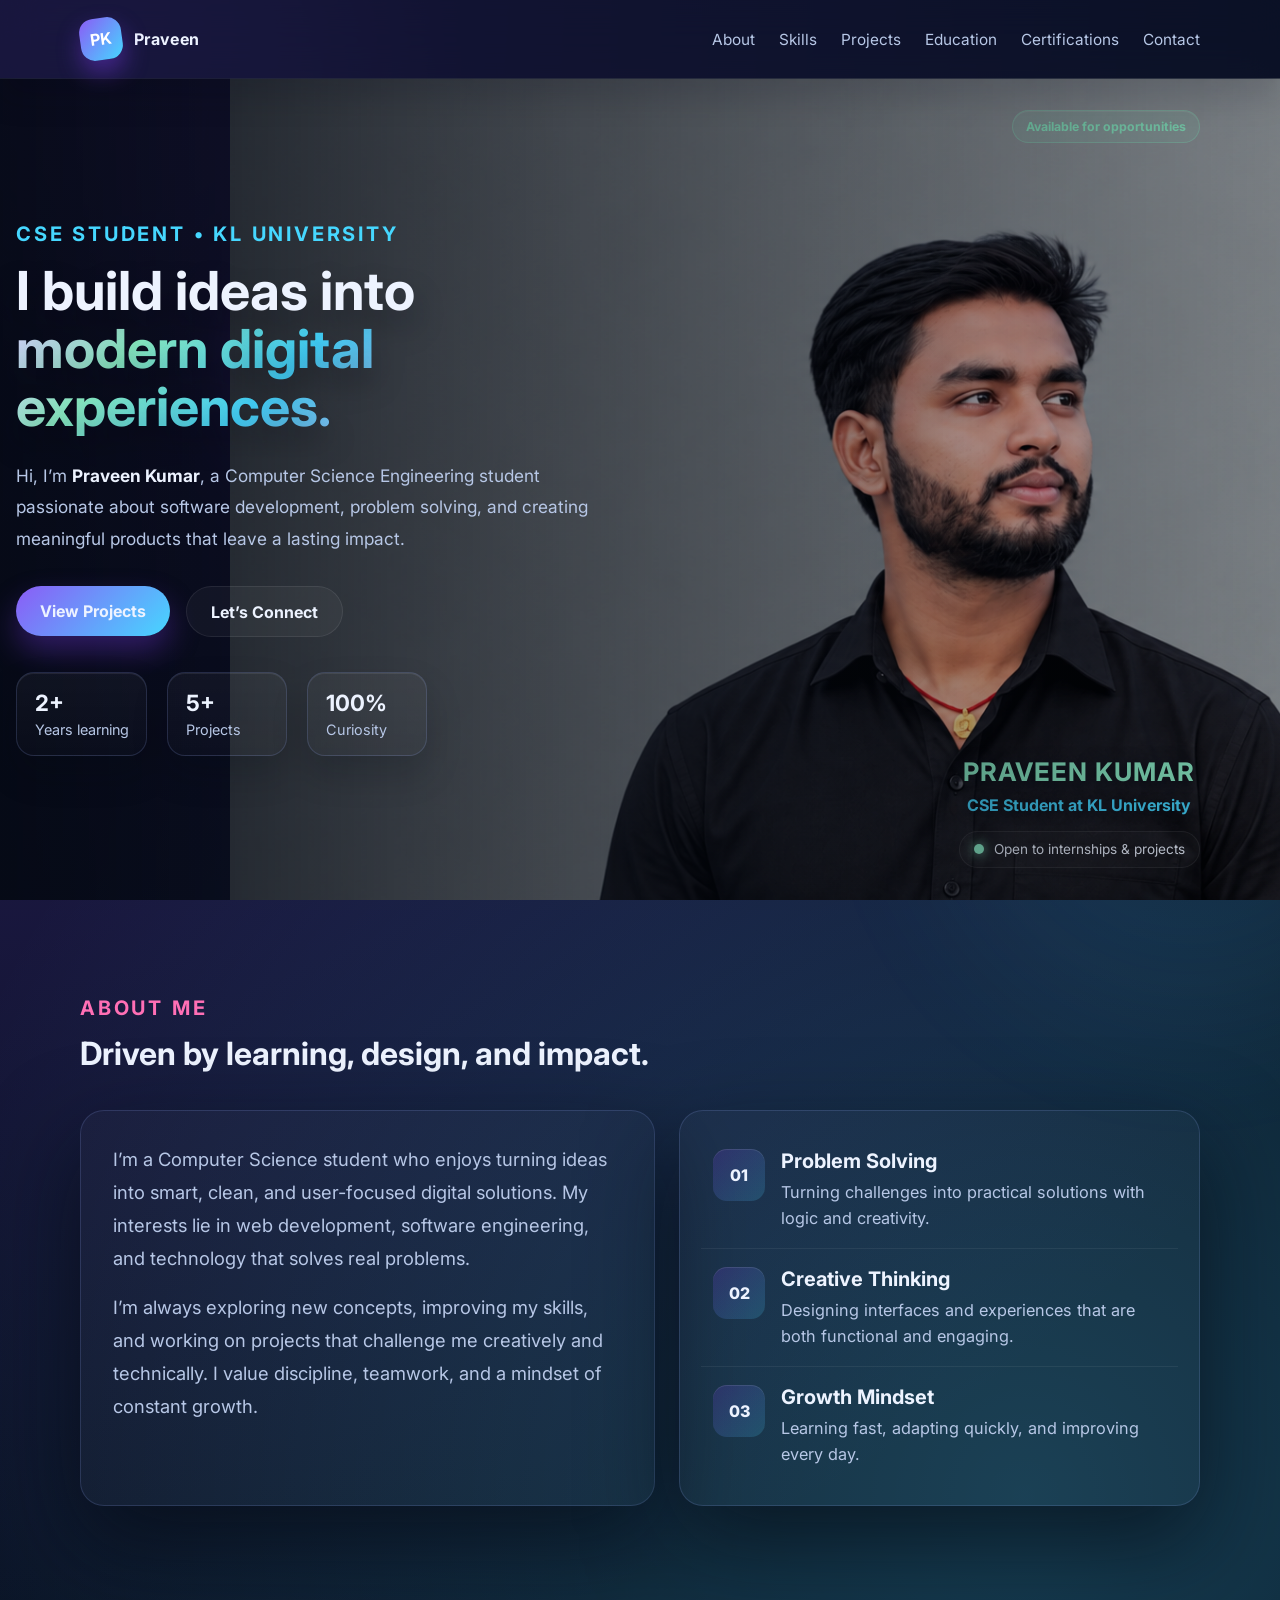
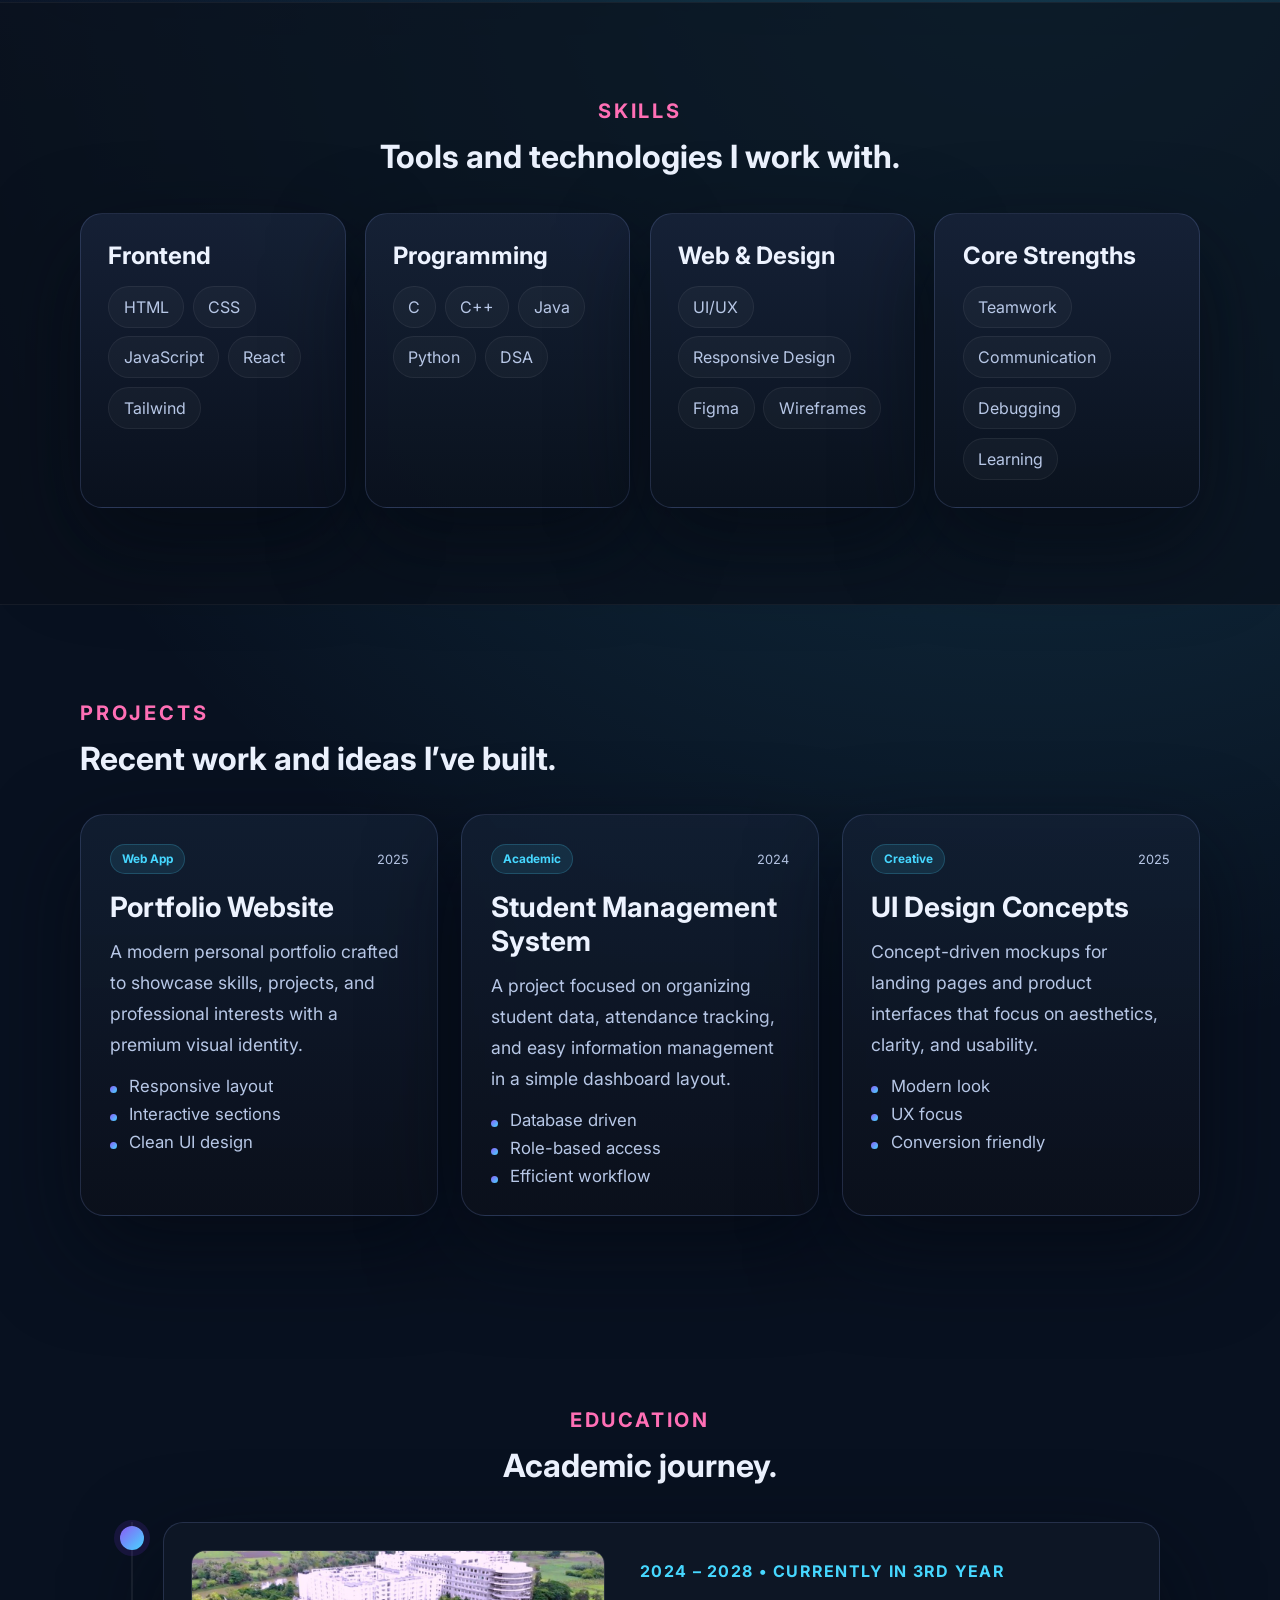
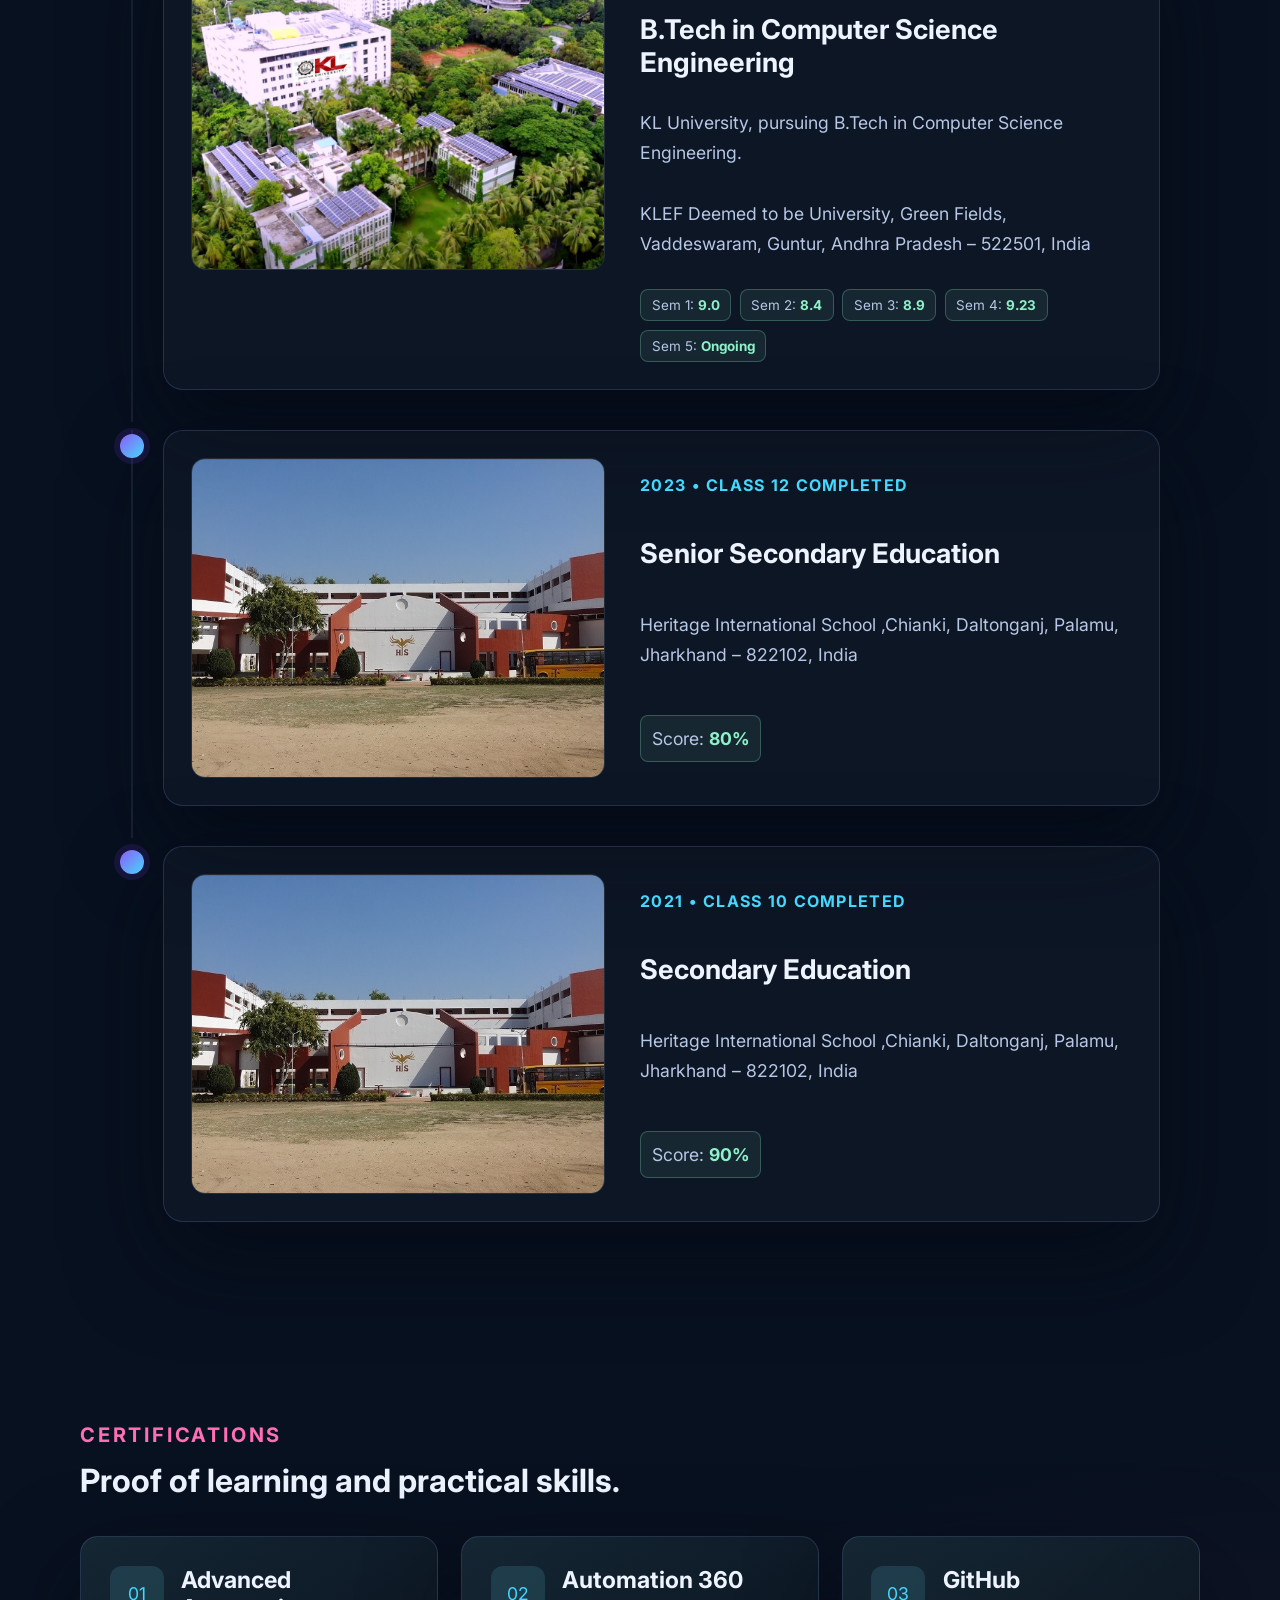
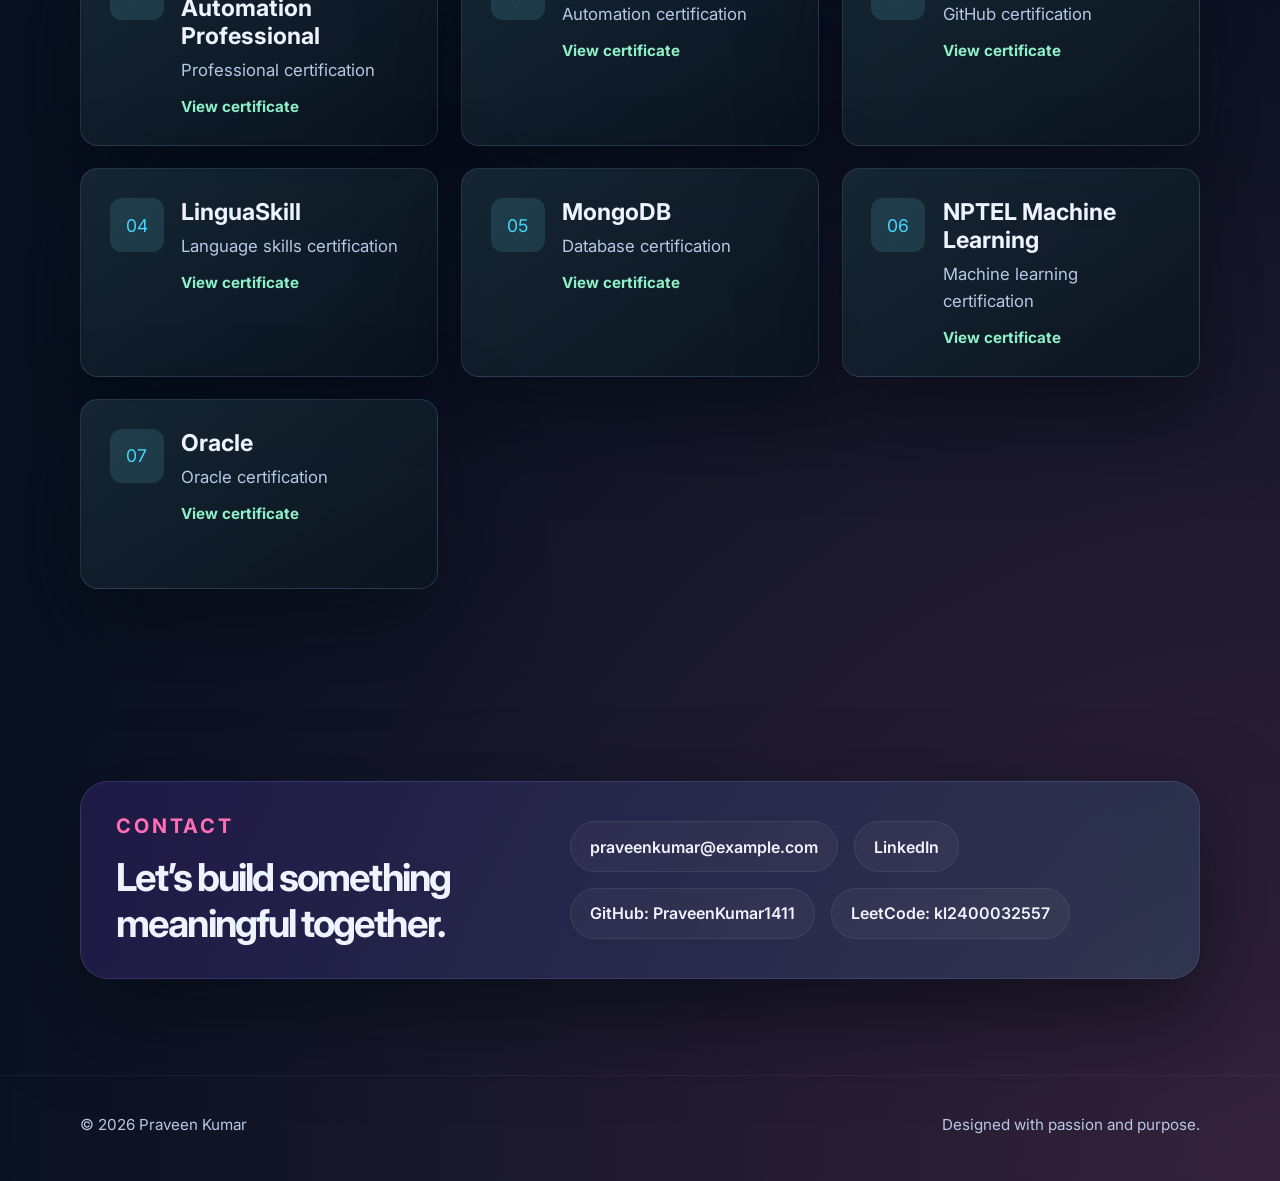
==== index.html @ bdeed294 "Create personal portfolio website" ====
<!DOCTYPE html>
<html lang="en">
  <head>
    <meta charset="UTF-8" />
    <meta name="viewport" content="width=device-width, initial-scale=1.0" />
    <meta
      name="description"
      content="Portfolio of Praveen Kumar — CSE student at KL University, building impactful digital experiences."
    />
    <title>Praveen Kumar | Full Stack Developer</title>
    <link rel="preconnect" href="https://fonts.googleapis.com" />
    <link rel="preconnect" href="https://fonts.gstatic.com" crossorigin />
    <link
      href="https://fonts.googleapis.com/css2?family=Inter:wght@400;500;600;700;800;900&display=swap"
      rel="stylesheet"
    />
    <link rel="stylesheet" href="style.css" />
  </head>
  <body>
    <div class="cursor-dot" aria-hidden="true"></div>
    <div class="cursor-ring" aria-hidden="true"></div>

    <div class="intro-screen" aria-label="Welcome animation">
      <div class="intro-word intro-word-english">Hello</div>
      <div class="intro-word intro-word-hindi">नमस्ते</div>
      <div class="intro-word intro-word-urdu" lang="ur" dir="rtl">خوش آمدید</div>
      <div class="intro-word intro-word-welcome">Welcome</div>
    </div>

    <div class="page-shell">
      <header class="site-header">
        <nav class="nav container">
          <a href="#home" class="brand">
            <span class="brand-mark">PK</span>
            <span>Praveen</span>
          </a>

          <button class="nav-toggle" aria-label="Toggle navigation" aria-expanded="false">
            <span></span>
            <span></span>
            <span></span>
          </button>

          <div class="nav-menu">
            <a href="#about">About</a>
            <a href="#skills">Skills</a>
            <a href="#projects">Projects</a>
            <a href="#education">Education</a>
            <a href="#certifications">Certifications</a>
            <a href="#contact">Contact</a>
          </div>
        </nav>
      </header>

      <main>
        <section id="home" class="hero container">
          <div class="hero-copy">
            <p class="eyebrow">CSE Student • KL University</p>
            <h1>
              I build ideas into
              <span class="gradient-text">modern digital experiences.</span>
            </h1>
            <p class="lead">
              Hi, I’m <strong>Praveen Kumar</strong>, a Computer Science Engineering
              student passionate about software development, problem solving, and
              creating meaningful products that leave a lasting impact.
            </p>

            <div class="cta-group">
              <a href="#projects" class="btn btn-primary">View Projects</a>
              <a href="#contact" class="btn btn-secondary">Let’s Connect</a>
            </div>

            <ul class="mini-stats" aria-label="Key stats">
              <li><strong>2+</strong><span>Years learning</span></li>
              <li><strong>5+</strong><span>Projects</span></li>
              <li><strong>100%</strong><span>Curiosity</span></li>
            </ul>
          </div>

          <div class="hero-visual" aria-label="Praveen Kumar profile photo">
            <div class="orb orb-one"></div>
            <div class="orb orb-two"></div>
            <div class="profile-card">
              <div class="profile-badge">Available for opportunities</div>
              <img class="avatar" src="images-upload/BEST.png" alt="Praveen Kumar" />
              <div class="card-content">
                <h3>Praveen Kumar</h3>
                <p>CSE Student at KL University</p>
                <div class="status-row">
                  <span class="dot"></span>
                  <span>Open to internships & projects</span>
                </div>
              </div>
            </div>
          </div>
        </section>

        <section id="about" class="about container section-block">
          <div class="section-heading">
            <p class="eyebrow accent">About Me</p>
            <h2>Driven by learning, design, and impact.</h2>
          </div>

          <div class="about-grid">
            <div class="about-text card-panel">
              <p>
                I’m a Computer Science student who enjoys turning ideas into smart,
                clean, and user-focused digital solutions. My interests lie in web
                development, software engineering, and technology that solves real
                problems.
              </p>
              <p>
                I’m always exploring new concepts, improving my skills, and working on
                projects that challenge me creatively and technically. I value discipline,
                teamwork, and a mindset of constant growth.
              </p>
            </div>

            <div class="values card-panel">
              <div class="value-item">
                <span class="value-icon">01</span>
                <div>
                  <h3>Problem Solving</h3>
                  <p>Turning challenges into practical solutions with logic and creativity.</p>
                </div>
              </div>

              <div class="value-item">
                <span class="value-icon">02</span>
                <div>
                  <h3>Creative Thinking</h3>
                  <p>Designing interfaces and experiences that are both functional and engaging.</p>
                </div>
              </div>

              <div class="value-item">
                <span class="value-icon">03</span>
                <div>
                  <h3>Growth Mindset</h3>
                  <p>Learning fast, adapting quickly, and improving every day.</p>
                </div>
              </div>
            </div>
          </div>
        </section>

        <section id="skills" class="skills section-block">
          <div class="container">
            <div class="section-heading center">
              <p class="eyebrow accent">Skills</p>
              <h2>Tools and technologies I work with.</h2>
            </div>

            <div class="skills-grid">
              <div class="skill-card">
                <h3>Frontend</h3>
                <div class="tags">
                  <span>HTML</span>
                  <span>CSS</span>
                  <span>JavaScript</span>
                  <span>React</span>
                  <span>Tailwind</span>
                </div>
              </div>

              <div class="skill-card">
                <h3>Programming</h3>
                <div class="tags">
                  <span>C</span>
                  <span>C++</span>
                  <span>Java</span>
                  <span>Python</span>
                  <span>DSA</span>
                </div>
              </div>

              <div class="skill-card">
                <h3>Web & Design</h3>
                <div class="tags">
                  <span>UI/UX</span>
                  <span>Responsive Design</span>
                  <span>Figma</span>
                  <span>Wireframes</span>
                </div>
              </div>

              <div class="skill-card">
                <h3>Core Strengths</h3>
                <div class="tags">
                  <span>Teamwork</span>
                  <span>Communication</span>
                  <span>Debugging</span>
                  <span>Learning</span>
                </div>
              </div>
            </div>
          </div>
        </section>

        <section id="projects" class="projects section-block container">
          <div class="section-heading">
            <p class="eyebrow accent">Projects</p>
            <h2>Recent work and ideas I’ve built.</h2>
          </div>

          <div class="project-grid">
            <article class="project-card">
              <div class="project-top">
                <span class="pill">Web App</span>
                <span class="project-year">2025</span>
              </div>
              <h3>Portfolio Website</h3>
              <p>
                A modern personal portfolio crafted to showcase skills, projects, and
                professional interests with a premium visual identity.
              </p>
              <ul>
                <li>Responsive layout</li>
                <li>Interactive sections</li>
                <li>Clean UI design</li>
              </ul>
            </article>

            <article class="project-card">
              <div class="project-top">
                <span class="pill">Academic</span>
                <span class="project-year">2024</span>
              </div>
              <h3>Student Management System</h3>
              <p>
                A project focused on organizing student data, attendance tracking, and easy
                information management in a simple dashboard layout.
              </p>
              <ul>
                <li>Database driven</li>
                <li>Role-based access</li>
                <li>Efficient workflow</li>
              </ul>
            </article>

            <article class="project-card">
              <div class="project-top">
                <span class="pill">Creative</span>
                <span class="project-year">2025</span>
              </div>
              <h3>UI Design Concepts</h3>
              <p>
                Concept-driven mockups for landing pages and product interfaces that focus on
                aesthetics, clarity, and usability.
              </p>
              <ul>
                <li>Modern look</li>
                <li>UX focus</li>
                <li>Conversion friendly</li>
              </ul>
            </article>
          </div>
        </section>

        <section id="education" class="education section-block">
          <div class="container">
            <div class="section-heading center">
              <p class="eyebrow accent">Education</p>
              <h2>Academic journey.</h2>
            </div>

            <div class="timeline">
              <div class="timeline-item">
                <div class="timeline-dot"></div>
                <div class="timeline-content">
                  <span class="timeline-year">2024 – 2028 • Currently in 3rd Year</span>
                  <h3>B.Tech in Computer Science Engineering</h3>
                  <img class="education-image" src="images-upload/kl-university.jpg" alt="KL University campus" />
                  <p> KL University, pursuing B.Tech in Computer Science Engineering.</p>
                  <p>KLEF Deemed to be University, Green Fields, Vaddeswaram, Guntur, Andhra Pradesh – 522501, India</p>
                  <div class="semester-cgpa" aria-label="Semester-wise CGPA">
                    <span>Sem 1: <strong>9.0</strong></span>
                    <span>Sem 2: <strong>8.4</strong></span>
                    <span>Sem 3: <strong>8.9</strong></span>
                    <span>Sem 4: <strong>9.23</strong></span>
                    <span>Sem 5: <strong>Ongoing</strong></span>
                  </div>
                </div>
              </div>

              <div class="timeline-item">
                <div class="timeline-dot"></div>
                <div class="timeline-content">
                  <span class="timeline-year">2023 • Class 12 Completed</span>
                  <h3>Senior Secondary Education</h3>
                  <img class="education-image" src="images-upload/heritage-school.jpg" alt="Heritage International School" />
                  
                  <p>Heritage International School ,Chianki, Daltonganj, Palamu, Jharkhand – 822102, India</p>
                  <p class="academic-result">Score: <strong>80%</strong></p>
                </div>
              </div>

              <div class="timeline-item">
                <div class="timeline-dot"></div>
                <div class="timeline-content">
                  <span class="timeline-year">2021 • Class 10 Completed</span>
                  <h3>Secondary Education</h3>
                  <img class="education-image" src="images-upload/heritage-school.jpg" alt="Heritage International School" />
                  <p>Heritage International School ,Chianki, Daltonganj, Palamu, Jharkhand – 822102, India</p>
                  <p class="academic-result">Score: <strong>90%</strong></p>
                </div>
              </div>
            </div>
          </div>
        </section>

        <section id="certifications" class="certifications section-block">
          <div class="container">
            <div class="section-heading">
              <p class="eyebrow accent">Certifications</p>
              <h2>Proof of learning and practical skills.</h2>
            </div>
            <div class="certification-grid">
              <a class="certification-card" href="certificates/advanced-automation-professional.pdf" target="_blank" rel="noreferrer"><span class="certification-icon">01</span><div><h3>Advanced Automation Professional</h3><p>Professional certification</p><span class="certification-path">View certificate</span></div></a>
              <a class="certification-card" href="certificates/automation-360.pdf" target="_blank" rel="noreferrer"><span class="certification-icon">02</span><div><h3>Automation 360</h3><p>Automation certification</p><span class="certification-path">View certificate</span></div></a>
              <a class="certification-card" href="certificates/GITHUB.pdf" target="_blank" rel="noreferrer"><span class="certification-icon">03</span><div><h3>GitHub</h3><p>GitHub certification</p><span class="certification-path">View certificate</span></div></a>
              <a class="certification-card" href="certificates/LinguaSkill.pdf" target="_blank" rel="noreferrer"><span class="certification-icon">04</span><div><h3>LinguaSkill</h3><p>Language skills certification</p><span class="certification-path">View certificate</span></div></a>
              <a class="certification-card" href="certificates/MongoDB.pdf" target="_blank" rel="noreferrer"><span class="certification-icon">05</span><div><h3>MongoDB</h3><p>Database certification</p><span class="certification-path">View certificate</span></div></a>
              <a class="certification-card" href="certificates/nptel-machine-learning.pdf" target="_blank" rel="noreferrer"><span class="certification-icon">06</span><div><h3>NPTEL Machine Learning</h3><p>Machine learning certification</p><span class="certification-path">View certificate</span></div></a>
              <a class="certification-card" href="certificates/ORACLE.pdf" target="_blank" rel="noreferrer"><span class="certification-icon">07</span><div><h3>Oracle</h3><p>Oracle certification</p><span class="certification-path">View certificate</span></div></a>
            </div>
          </div>
        </section>

        <section id="contact" class="contact section-block">
          <div class="container contact-box">
            <div>
              <p class="eyebrow accent">Contact</p>
              <h2>Let’s build something meaningful together.</h2>
            </div>

            <div class="contact-links">
              <a href="mailto:praveenkumar@example.com">praveenkumar@example.com</a>
              <a href="https://www.linkedin.com" target="_blank" rel="noreferrer">LinkedIn</a>
              <a href="https://github.com/PraveenKumar1411" target="_blank" rel="noreferrer">GitHub: PraveenKumar1411</a>
              <a href="https://leetcode.com/u/kl2400032557/" target="_blank" rel="noreferrer">LeetCode: kl2400032557</a>
            </div>
          </div>
        </section>
      </main>

      <footer class="site-footer">
        <div class="container footer-inner">
          <p>© <span id="year"></span> Praveen Kumar</p>
          <p>Designed with passion and purpose.</p>
        </div>
      </footer>
    </div>

    <script src="script.js"></script>
    <script>
      (() => {
        const normalTitle = 'Praveen Kumar | Full Stack Developer';

        document.addEventListener('visibilitychange', () => {
          if (document.hidden) {
            document.title = 'Come back! | Praveen Kumar';
          } else {
            document.title = normalTitle;
          }
        });

        document.title = normalTitle;
      })();
    </script>
  </body>
</html>
---- style.css ----
:root {
  --bg: #081120;
  --bg-soft: #0f1b2d;
  --panel: rgba(19, 31, 52, 0.75);
  --panel-strong: rgba(15, 22, 35, 0.95);
  --line: rgba(143, 165, 240, 0.18);
  --text: #edf3ff;
  --muted: #b7c7e6;
  --purple: #8b5cf6;
  --violet: #7c3aed;
  --cyan: #46d7ff;
  --rose: #ff6fb5;
  --lime: #8ef1c8;
  --shadow: 0 35px 90px rgba(4, 9, 18, 0.65);
  --glass: rgba(255, 255, 255, 0.04);
}

* {
  box-sizing: border-box;
}

html {
  scroll-behavior: smooth;
  scroll-padding-top: 90px;
}

body {
  margin: 0;
  font-family: "Inter", sans-serif;
  background:
    radial-gradient(circle at top left, rgba(124, 58, 237, 0.3), transparent 28%),
    radial-gradient(circle at 80% 25%, rgba(70, 215, 255, 0.22), transparent 25%),
    radial-gradient(circle at bottom right, rgba(255, 111, 181, 0.18), transparent 22%),
    var(--bg);
  color: var(--text);
  overflow-x: hidden;
}

body.intro-active {
  overflow: hidden;
}

.cursor-dot,
.cursor-ring {
  position: fixed;
  top: 0;
  left: 0;
  z-index: 120;
  pointer-events: none;
  opacity: 0;
  transform: translate3d(-100px, -100px, 0);
  will-change: transform;
  transition: opacity 0.25s ease, width 0.25s ease, height 0.25s ease, border-color 0.25s ease, background 0.25s ease;
}

.cursor-dot {
  width: 7px;
  height: 7px;
  margin: -3.5px 0 0 -3.5px;
  border-radius: 50%;
  background: var(--lime);
  box-shadow: 0 0 18px rgba(142, 241, 200, 0.9);
}

.cursor-ring {
  width: 34px;
  height: 34px;
  margin: -17px 0 0 -17px;
  border: 1px solid rgba(70, 215, 255, 0.7);
  border-radius: 50%;
  background: rgba(70, 215, 255, 0.06);
  mix-blend-mode: screen;
}

body.cursor-ready {
  cursor: none;
}

body.cursor-ready a,
body.cursor-ready button,
body.cursor-ready img {
  cursor: none;
}

body.cursor-ready .cursor-dot,
body.cursor-ready .cursor-ring {
  opacity: 1;
}

.cursor-ring.is-hovering {
  width: 52px;
  height: 52px;
  margin: -26px 0 0 -26px;
  border-color: var(--rose);
  background: rgba(255, 111, 181, 0.08);
}

@media (pointer: coarse) {
  .cursor-dot,
  .cursor-ring {
    display: none;
  }
}

@media (prefers-reduced-motion: reduce) {
  html {
    scroll-behavior: auto;
  }

  *,
  *::before,
  *::after {
    animation-duration: 0.01ms !important;
    animation-iteration-count: 1 !important;
    scroll-behavior: auto !important;
    transition-duration: 0.01ms !important;
  }

  .reveal-on-scroll,
  .reveal-item {
    opacity: 1;
    transform: none;
  }
}

.intro-screen {
  position: fixed;
  inset: 0;
  z-index: 100;
  display: grid;
  place-items: center;
  background: #050914;
  animation: intro-curtain 0.9s 3.5s cubic-bezier(0.77, 0, 0.18, 1) forwards;
}

.intro-screen::before,
.intro-screen::after {
  content: "";
  position: absolute;
  top: 0;
  bottom: 0;
  width: 50.5%;
  background: linear-gradient(135deg, #101b31, #07101e);
  will-change: transform;
  transition: transform 1.25s cubic-bezier(0.76, 0, 0.24, 1);
}

.intro-screen::before {
  left: 0;
  transform-origin: left;
}

.intro-screen::after {
  right: 0;
  transform-origin: right;
}

.intro-word {
  position: absolute;
  z-index: 1;
  color: var(--text);
  font-size: clamp(2.7rem, 8vw, 7rem);
  font-weight: 800;
  letter-spacing: 0;
  opacity: 0;
  transform: translateY(18px) scale(0.96);
  animation: intro-word 0.7s ease forwards;
}

.intro-word-english {
  animation-delay: 0.15s;
}

.intro-word-hindi {
  animation-delay: 0.95s;
}

.intro-word-urdu {
  animation-delay: 1.75s;
}

.intro-word-welcome {
  animation-delay: 2.55s;
  color: var(--lime);
}

@keyframes intro-word {
  0%, 100% {
    opacity: 0;
    transform: translateY(18px) scale(0.96);
  }
  35%, 65% {
    opacity: 1;
    transform: translateY(0) scale(1);
  }
}

@keyframes intro-curtain {
  to {
    visibility: hidden;
    pointer-events: none;
  }
}

.intro-screen.is-opening::before {
  transform: scaleX(0);
}

.intro-screen.is-opening::after {
  transform: scaleX(0);
}

.intro-screen.is-opening .intro-word-welcome {
  opacity: 0;
  transform: translateY(-8px) scale(1.03);
  transition: opacity 0.45s ease, transform 0.45s ease;
}

body::before,
body::after {
  content: "";
  position: fixed;
  inset: auto;
  width: 500px;
  height: 500px;
  border-radius: 50%;
  pointer-events: none;
  filter: blur(80px);
  opacity: 0.3;
  z-index: -1;
}

body::before {
  top: -150px;
  left: -120px;
  background: rgba(139, 92, 246, 0.3);
}

body::after {
  right: -160px;
  bottom: -120px;
  background: rgba(70, 215, 255, 0.25);
}

img {
  max-width: 100%;
  display: block;
}

a {
  color: inherit;
  text-decoration: none;
}

button {
  font: inherit;
}

.container {
  width: min(1120px, calc(100% - 2rem));
  margin: 0 auto;
}

.section-block {
  padding: 6rem 0;
}

.page-shell {
  position: relative;
  overflow-x: clip;
  padding-top: 78px;
}

.site-header {
  position: fixed;
  top: 0;
  left: 0;
  width: 100%;
  z-index: 20;
  backdrop-filter: blur(18px);
  background: rgba(8, 17, 32, 0.58);
  border-bottom: 1px solid rgba(255, 255, 255, 0.05);
  box-shadow: 0 20px 30px rgba(4, 9, 18, 0.15);
}

.nav {
  display: flex;
  align-items: center;
  justify-content: space-between;
  min-height: 78px;
}

.brand {
  display: inline-flex;
  align-items: center;
  gap: 0.75rem;
  font-weight: 700;
  letter-spacing: 0.02em;
  transition: transform 0.2s ease;
}

.brand:hover {
  transform: translateY(-2px);
}

.brand-mark {
  width: 42px;
  height: 42px;
  display: inline-grid;
  place-items: center;
  border-radius: 14px;
  background: linear-gradient(135deg, var(--purple), var(--cyan));
  color: white;
  box-shadow: 0 12px 24px rgba(124, 58, 237, 0.45);
  transform: rotate(-8deg);
}

.nav-menu {
  display: flex;
  align-items: center;
  gap: 1.5rem;
}

.nav-menu a {
  position: relative;
  color: var(--muted);
  font-size: 0.96rem;
  transition: color 0.2s ease, transform 0.2s ease;
}

.nav-menu a::after {
  content: "";
  position: absolute;
  left: 0;
  bottom: -8px;
  width: 100%;
  height: 2px;
  border-radius: 999px;
  background: linear-gradient(90deg, var(--purple), var(--cyan));
  transform: scaleX(0);
  transform-origin: left;
  transition: transform 0.25s ease;
}

.nav-menu a:hover {
  color: var(--text);
  transform: translateY(-1px);
}

.nav-menu a:hover::after {
  transform: scaleX(1);
}

.nav-toggle {
  display: none;
  background: transparent;
  border: 1px solid rgba(255, 255, 255, 0.1);
  border-radius: 12px;
  padding: 0.5rem;
  cursor: pointer;
}

.nav-toggle span {
  display: block;
  width: 24px;
  height: 2px;
  background: var(--text);
  margin: 5px 0;
  border-radius: 2px;
}

.hero {
  position: relative;
  isolation: isolate;
  width: 100%;
  max-width: none;
  padding: 0 max(1rem, calc((100% - 1120px) / 2));
  display: grid;
  grid-template-columns: 1.18fr 0.82fr;
  align-items: center;
  min-height: calc(100vh - 78px);
  gap: 2rem;
  overflow: hidden;
}

.hero::after {
  content: "";
  position: absolute;
  inset: 0;
  z-index: -1;
  background: linear-gradient(90deg, rgba(4, 9, 18, 0.9) 0%, rgba(4, 9, 18, 0.56) 45%, rgba(4, 9, 18, 0.18) 100%);
}

.hero-copy {
  position: relative;
  z-index: 3;
  max-width: 610px;
  margin-left: -4rem;
  padding: 4rem 0;
  animation: hero-enter 0.9s 0.25s both cubic-bezier(0.22, 1, 0.36, 1);
}

@keyframes hero-enter {
  from {
    opacity: 0;
    transform: translateX(-28px);
  }
  to {
    opacity: 1;
    transform: translateX(0);
  }
}

.reveal-on-scroll {
  opacity: 0;
  transform: translateY(34px);
  transition: opacity 0.75s ease, transform 0.75s cubic-bezier(0.22, 1, 0.36, 1);
}

.reveal-on-scroll.is-visible {
  opacity: 1;
  transform: translateY(0);
}

.reveal-item {
  opacity: 0;
  transform: translateY(22px) scale(0.98);
  transition: opacity 0.65s ease, transform 0.65s cubic-bezier(0.22, 1, 0.36, 1);
  transition-delay: var(--reveal-delay, 0ms);
}

.reveal-on-scroll.is-visible .reveal-item {
  opacity: 1;
  transform: translateY(0) scale(1);
}

.eyebrow {
  margin: 0 0 1rem;
  color: var(--cyan);
  text-transform: uppercase;
  letter-spacing: 0.14em;
  font-weight: 700;
  font-size: 1.25rem;
}

.eyebrow.accent {
  color: var(--rose);
}

.hero h1 {
  margin: 0;
  max-width: 600px;
  min-height: 2.2em;
  font-size: clamp(2.5rem, 4.2vw, 4.2rem);
  line-height: 1.08;
  letter-spacing: 0;
  text-shadow: 0 16px 30px rgba(12, 17, 29, 0.35);
}

.gradient-text {
  display: block;
  background: linear-gradient(135deg, #d8d1ff 0%, #8ef1c8 20%, #46d7ff 45%, #ff6fb5 100%);
  -webkit-background-clip: text;
  background-clip: text;
  color: transparent;
}

.typing-cursor {
  display: inline-block;
  margin-left: 0.15rem;
  color: var(--lime);
  font-weight: 400;
  animation: typing-blink 0.8s steps(1) infinite;
}

@keyframes typing-blink {
  50% {
    opacity: 0;
  }
}

.lead {
  color: var(--muted);
  font-size: 1.08rem;
  line-height: 1.8;
  max-width: 620px;
  margin-top: 1.5rem;
}

.lead strong {
  color: var(--text);
}

.cta-group {
  display: flex;
  flex-wrap: wrap;
  gap: 1rem;
  margin-top: 2rem;
}

.btn {
  display: inline-flex;
  justify-content: center;
  align-items: center;
  padding: 0.9rem 1.5rem;
  border-radius: 999px;
  font-weight: 700;
  transition: transform 0.2s ease, box-shadow 0.2s ease, border-color 0.2s ease;
  transform: translateZ(0);
}

.btn:hover {
  transform: translateY(-2px) scale(1.01);
}

.btn-primary {
  background: linear-gradient(135deg, var(--purple), var(--cyan));
  box-shadow: 0 15px 30px rgba(124, 58, 237, 0.35);
}

.btn-secondary {
  background: rgba(255, 255, 255, 0.04);
  border: 1px solid rgba(255, 255, 255, 0.08);
}

.mini-stats {
  list-style: none;
  padding: 0;
  margin: 2.2rem 0 0;
  display: flex;
  gap: 1.25rem;
  flex-wrap: wrap;
}

.mini-stats li {
  min-width: 120px;
  background: linear-gradient(180deg, rgba(255, 255, 255, 0.04), rgba(255, 255, 255, 0.015));
  border: 1px solid var(--line);
  border-radius: 18px;
  padding: 1rem 1.1rem;
  box-shadow: inset 0 1px 0 rgba(255,255,255,0.08), 0 18px 35px rgba(4,9,18,0.18);
  transform: translateZ(0);
}

.mini-stats strong {
  display: block;
  font-size: 1.4rem;
  margin-bottom: 0.2rem;
}

.mini-stats span {
  color: var(--muted);
  font-size: 0.9rem;
}

.hero-visual {
  position: absolute;
  inset: 0;
  z-index: -2;
  min-height: 100%;
}

.orb {
  position: absolute;
  border-radius: 50%;
  filter: blur(18px);
  opacity: 0.9;
  transform: translateZ(0);
}

.orb-one {
  width: 250px;
  height: 250px;
  background: rgba(124, 58, 237, 0.45);
  top: 18%;
  left: 18%;
  box-shadow: 0 30px 80px rgba(124, 58, 237, 0.38);
}

.orb-two {
  width: 320px;
  height: 320px;
  background: rgba(70, 215, 255, 0.22);
  right: 10%;
  bottom: 10%;
  box-shadow: 0 30px 80px rgba(70, 215, 255, 0.18);
}

.profile-card,
.skill-card,
.project-card,
.timeline-content,
.card-panel,
.contact-box,
.mini-stats li {
  --rx: 0deg;
  --ry: 0deg;
  --lift: 0px;
  transform: perspective(1200px) rotateX(var(--rx)) rotateY(var(--ry)) translateY(var(--lift));
  transition: transform 0.25s ease, box-shadow 0.25s ease, border-color 0.25s ease;
}

.profile-card {
  position: absolute;
  inset: 0;
  width: 100%;
  height: 100%;
  background: transparent;
  border: 0;
  border-radius: 0;
  padding: 0;
  box-shadow: none;
  z-index: 1;
}

.profile-card::before {
  display: none;
}

.profile-card:hover,
.skill-card:hover,
.project-card:hover,
.timeline-content:hover,
.card-panel:hover,
.contact-box:hover,
.mini-stats li:hover {
  --lift: -10px;
  box-shadow: 0 40px 100px rgba(4, 9, 18, 0.7);
  border-color: rgba(139, 92, 246, 0.35);
}

.profile-badge {
  position: absolute;
  top: 2rem;
  right: max(1rem, calc((100% - 1120px) / 2));
  z-index: 2;
  display: inline-block;
  background: rgba(142, 241, 200, 0.12);
  border: 1px solid rgba(142, 241, 200, 0.35);
  color: var(--lime);
  border-radius: 999px;
  padding: 0.5rem 0.8rem;
  font-size: 0.77rem;
  font-weight: 700;
  box-shadow: inset 0 1px 0 rgba(255,255,255,0.1);
}

.avatar {
  position: absolute;
  top: 0;
  left: 18%;
  width: 115%;
  height: 100%;
  max-width: none;
  margin: 0;
  display: block;
  object-fit: cover;
  object-position: center center;
  border: 0;
  border-radius: 0;
  box-shadow: none;
}

.card-content {
  position: absolute;
  right: max(1rem, calc((100% - 1120px) / 2));
  bottom: 2rem;
  z-index: 2;
  text-align: center;
}

.card-content h3 {
  margin: 0;
  font-size: clamp(1.6rem, 2vw, 2.2rem);
  color: var(--lime);
  text-transform: uppercase;
  letter-spacing: 0.04em;
  text-shadow: 0 3px 18px rgba(5, 9, 20, 0.95);
}

.card-content p {
  color: var(--cyan);
  margin: 0.5rem 0 1rem;
  font-weight: 700;
  text-shadow: 0 2px 12px rgba(5, 9, 20, 0.95);
}

.status-row {
  display: inline-flex;
  align-items: center;
  gap: 0.6rem;
  padding: 0.6rem 0.9rem;
  border-radius: 999px;
  background: rgba(255, 255, 255, 0.02);
  border: 1px solid rgba(255, 255, 255, 0.08);
  color: var(--text);
  font-size: 0.85rem;
}

.dot {
  width: 10px;
  height: 10px;
  border-radius: 50%;
  background: var(--lime);
  box-shadow: 0 0 12px rgba(142, 241, 200, 0.9);
}

.section-heading {
  margin-bottom: 2.3rem;
}

.section-heading.center {
  text-align: center;
}

.section-heading h2 {
  margin: 0;
  font-size: clamp(1.7rem, 2.5vw, 2.5rem);
  line-height: 1.15;
  letter-spacing: 0;
}

.about-grid {
  display: grid;
  grid-template-columns: 1.05fr 0.95fr;
  gap: 1.5rem;
}

.card-panel {
  background: rgba(255, 255, 255, 0.025);
  border: 1px solid var(--line);
  border-radius: 24px;
  box-shadow: var(--shadow);
}

.about-text {
  padding: 2rem;
}

.about-text p {
  margin: 0 0 1rem;
  color: var(--muted);
  font-size: 1.15rem;
  line-height: 1.8;
}

.about-text p:last-child {
  margin-bottom: 0;
}

.values {
  padding: 1.3rem;
}

.value-item {
  display: flex;
  gap: 1rem;
  align-items: flex-start;
  padding: 1.1rem 0.75rem;
  border-bottom: 1px solid rgba(255, 255, 255, 0.06);
}

.value-item:last-child {
  border-bottom: none;
}

.value-icon {
  min-width: 52px;
  height: 52px;
  display: grid;
  place-items: center;
  border-radius: 14px;
  background: linear-gradient(135deg, rgba(124, 58, 237, 0.2), rgba(70, 215, 255, 0.18));
  color: var(--text);
  font-weight: 800;
  box-shadow: inset 0 1px 0 rgba(255,255,255,0.1);
}

.value-item h3 {
  margin: 0 0 0.35rem;
  font-size: 1.25rem;
}

.value-item p {
  margin: 0;
  color: var(--muted);
  font-size: 1.02rem;
  line-height: 1.6;
}

.skills {
  background: rgba(10, 17, 28, 0.72);
  border-top: 1px solid rgba(255, 255, 255, 0.05);
  border-bottom: 1px solid rgba(255, 255, 255, 0.05);
}

.skills-grid {
  display: grid;
  grid-template-columns: repeat(4, minmax(0, 1fr));
  gap: 1.2rem;
}

.skill-card {
  background: linear-gradient(180deg, rgba(24, 35, 57, 0.88), rgba(11, 18, 30, 0.88));
  border: 1px solid var(--line);
  border-radius: 22px;
  padding: 1.7rem;
  box-shadow: var(--shadow);
}

.skill-card h3 {
  margin-top: 0;
  margin-bottom: 1rem;
  font-size: 1.5rem;
}

.tags {
  display: flex;
  flex-wrap: wrap;
  gap: 0.55rem;
}

.tags span {
  display: inline-flex;
  align-items: center;
  padding: 0.62rem 0.9rem;
  border-radius: 999px;
  background: rgba(255, 255, 255, 0.03);
  border: 1px solid rgba(255, 255, 255, 0.06);
  color: var(--muted);
  font-size: 1rem;
}

.project-grid {
  display: grid;
  grid-template-columns: repeat(3, minmax(0, 1fr));
  gap: 1.4rem;
}

.project-card {
  background: linear-gradient(180deg, rgba(19, 32, 52, 0.8), rgba(11, 16, 27, 0.86));
  border: 1px solid var(--line);
  border-radius: 24px;
  padding: 1.8rem;
  box-shadow: var(--shadow);
}

.project-top {
  display: flex;
  justify-content: space-between;
  gap: 1rem;
  align-items: center;
  margin-bottom: 1rem;
}

.pill {
  display: inline-flex;
  align-items: center;
  background: rgba(70, 215, 255, 0.1);
  border: 1px solid rgba(70, 215, 255, 0.2);
  color: var(--cyan);
  border-radius: 999px;
  padding: 0.45rem 0.7rem;
  font-size: 0.74rem;
  font-weight: 700;
}

.project-year {
  color: var(--muted);
  font-size: 0.8rem;
}

.project-card h3 {
  margin: 0 0 0.8rem;
  font-size: 1.75rem;
}

.project-card p {
  color: var(--muted);
  font-size: 1.1rem;
  line-height: 1.75;
  margin: 0 0 1rem;
}

.project-card ul {
  list-style: none;
  padding: 0;
  margin: 0;
  display: grid;
  gap: 0.5rem;
  color: var(--text);
}

.project-card li {
  position: relative;
  padding-left: 1.2rem;
  color: var(--muted);
  font-size: 1.05rem;
}

.project-card li::before {
  content: "";
  position: absolute;
  left: 0;
  top: 0.6rem;
  width: 7px;
  height: 7px;
  border-radius: 50%;
  background: linear-gradient(135deg, var(--purple), var(--cyan));
}

.timeline {
  display: grid;
  gap: 2rem;
  max-width: 1040px;
  margin: 0 auto;
}

.timeline-item {
  position: relative;
  display: grid;
  grid-template-columns: 24px 1fr;
  gap: 1.2rem;
  padding: 0 0 0.5rem;
}

.timeline-item::before {
  content: "";
  position: absolute;
  left: 11px;
  top: 0;
  bottom: -1.5rem;
  width: 2px;
  background: rgba(255, 255, 255, 0.08);
}

.timeline-item:last-child::before {
  display: none;
}

.timeline-dot {
  width: 24px;
  height: 24px;
  border-radius: 50%;
  background: linear-gradient(135deg, var(--purple), var(--cyan));
  box-shadow: 0 0 0 6px rgba(124, 58, 237, 0.14);
  margin-top: 0.25rem;
  z-index: 1;
}

.timeline-content {
  display: grid;
  grid-template-columns: minmax(300px, 44%) 1fr;
  column-gap: 2.2rem;
  align-items: center;
  background: rgba(255, 255, 255, 0.025);
  border: 1px solid var(--line);
  border-radius: 20px;
  padding: 1.7rem;
  box-shadow: var(--shadow);
}

.timeline-year {
  grid-column: 2;
  display: inline-block;
  margin-bottom: 0.6rem;
  color: var(--cyan);
  font-size: 1rem;
  font-weight: 700;
  letter-spacing: 0.08em;
  text-transform: uppercase;
}

.timeline-content h3 {
  grid-column: 2;
  margin: 0 0 0.4rem;
  font-size: 1.7rem;
}

.education-image {
  grid-column: 1;
  grid-row: 1 / span 4;
  width: 100%;
  height: 320px;
  margin: 0;
  display: block;
  object-fit: cover;
  object-position: center;
  border: 1px solid rgba(255, 255, 255, 0.1);
  border-radius: 14px;
  cursor: zoom-in;
  transition: transform 0.45s cubic-bezier(0.22, 1, 0.36, 1), filter 0.45s ease;
}

.timeline-content:hover .education-image {
  transform: scale(1.035);
  filter: saturate(1.08) brightness(1.04);
}

.education-image:fullscreen {
  width: 100vw;
  height: 100vh;
  max-width: none;
  border: 0;
  border-radius: 0;
  background: #050914;
  object-fit: contain;
}

.education-image:-webkit-full-screen {
  width: 100vw;
  height: 100vh;
  max-width: none;
  border: 0;
  border-radius: 0;
  background: #050914;
  object-fit: contain;
}

.timeline-content p {
  grid-column: 2;
  margin: 0;
  color: var(--muted);
  font-size: 1.1rem;
  line-height: 1.7;
}

.certification-grid {
  display: grid;
  grid-template-columns: repeat(auto-fit, minmax(300px, 1fr));
  gap: 1.4rem;
}

.certification-card {
  display: flex;
  align-items: flex-start;
  gap: 1.1rem;
  min-height: 190px;
  padding: 1.8rem;
  border: 1px solid var(--line);
  border-radius: 18px;
  background: linear-gradient(145deg, rgba(24, 43, 56, 0.82), rgba(10, 20, 30, 0.86));
  box-shadow: var(--shadow);
}

.certification-icon {
  display: grid;
  flex: 0 0 54px;
  width: 54px;
  height: 54px;
  place-items: center;
  border-radius: 12px;
  background: rgba(98, 210, 232, 0.14);
  color: var(--cyan);
  font-size: 1.1rem;
}

.certification-card h3 {
  margin: 0 0 0.45rem;
  font-size: 1.45rem;
}

.certification-card p {
  margin: 0;
  color: var(--muted);
  font-size: 1.05rem;
  line-height: 1.6;
}

.certification-path {
  display: inline-block;
  margin-top: 0.8rem;
  color: var(--lime);
  font-size: 0.95rem;
  font-weight: 700;
}

.timeline-content p + p {
  margin-top: 0.55rem;
}

.semester-cgpa {
  grid-column: 2;
  display: flex;
  flex-wrap: wrap;
  gap: 0.55rem;
  margin-top: 1.15rem;
}

.semester-cgpa span,
.academic-result {
  padding: 0.45rem 0.65rem;
  border: 1px solid rgba(142, 241, 200, 0.25);
  border-radius: 8px;
  background: rgba(142, 241, 200, 0.08);
  color: var(--muted);
  font-size: 0.84rem;
}

.semester-cgpa strong,
.academic-result strong {
  color: var(--lime);
}

.academic-result {
  width: fit-content;
  margin-top: 0.8rem !important;
}

.contact-box {
  display: flex;
  justify-content: space-between;
  align-items: center;
  gap: 1rem;
  background: linear-gradient(120deg, rgba(124, 58, 237, 0.18), rgba(70, 215, 255, 0.12));
  border: 1px solid var(--line);
  border-radius: 28px;
  padding: 2rem 2.2rem;
  box-shadow: var(--shadow);
}

.contact-box h2 {
  margin: 0;
  font-size: clamp(2rem, 3vw, 3rem);
  letter-spacing: -0.05em;
}

.contact-links {
  display: flex;
  flex-wrap: wrap;
  gap: 1rem;
}

.contact-links a {
  display: inline-flex;
  align-items: center;
  justify-content: center;
  padding: 0.9rem 1.2rem;
  border-radius: 999px;
  background: rgba(255, 255, 255, 0.04);
  border: 1px solid rgba(255, 255, 255, 0.08);
  color: var(--text);
  font-weight: 600;
  transition: transform 0.2s ease, border-color 0.2s ease;
}

.contact-links a:hover {
  transform: translateY(-2px);
  border-color: rgba(70, 215, 255, 0.35);
}

.site-footer {
  border-top: 1px solid rgba(255, 255, 255, 0.05);
  padding: 1.5rem 0 2rem;
}

.footer-inner {
  display: flex;
  justify-content: space-between;
  align-items: center;
  gap: 1rem;
  color: var(--muted);
  font-size: 0.95rem;
}

@media (max-width: 920px) {
  .hero,
  .about-grid,
  .project-grid,
  .skills-grid,
  .contact-box {
    grid-template-columns: 1fr;
    display: grid;
  }

  .hero {
    min-height: calc(100vh - 78px);
    padding: 2rem 1rem;
  }

  .skills-grid {
    grid-template-columns: repeat(2, minmax(0, 1fr));
  }

  .project-grid {
    grid-template-columns: 1fr;
  }

  .contact-box {
    display: grid;
  }
}

@media (max-width: 700px) {
  .nav-toggle {
    display: block;
  }

  .nav-menu {
    position: absolute;
    left: 1rem;
    right: 1rem;
    top: 78px;
    display: none;
    flex-direction: column;
    align-items: flex-start;
    background: rgba(10, 18, 29, 0.96);
    border: 1px solid var(--line);
    border-radius: 18px;
    padding: 1rem;
    box-shadow: var(--shadow);
  }

  .nav-menu.is-open {
    display: flex;
  }

  .hero h1 {
    font-size: 3rem;
  }

  .hero-copy {
    max-width: none;
    margin-left: 0;
  }

  .avatar {
    left: 8%;
    width: 140%;
    object-position: center center;
  }

  .hero::after {
    background: linear-gradient(180deg, rgba(4, 9, 18, 0.4), rgba(4, 9, 18, 0.9) 75%);
  }

  .profile-badge {
    top: 1rem;
    right: 1rem;
  }

  .card-content {
    right: 1rem;
    bottom: 1rem;
  }

  .mini-stats {
    flex-direction: column;
    align-items: stretch;
  }

  .skills-grid {
    grid-template-columns: 1fr;
  }

  .timeline-content {
    display: block;
  }

  .education-image {
    margin-top: 1rem;
  }

  .section-block {
    padding: 4.8rem 0;
  }

  .footer-inner {
    flex-direction: column;
    text-align: center;
  }
}
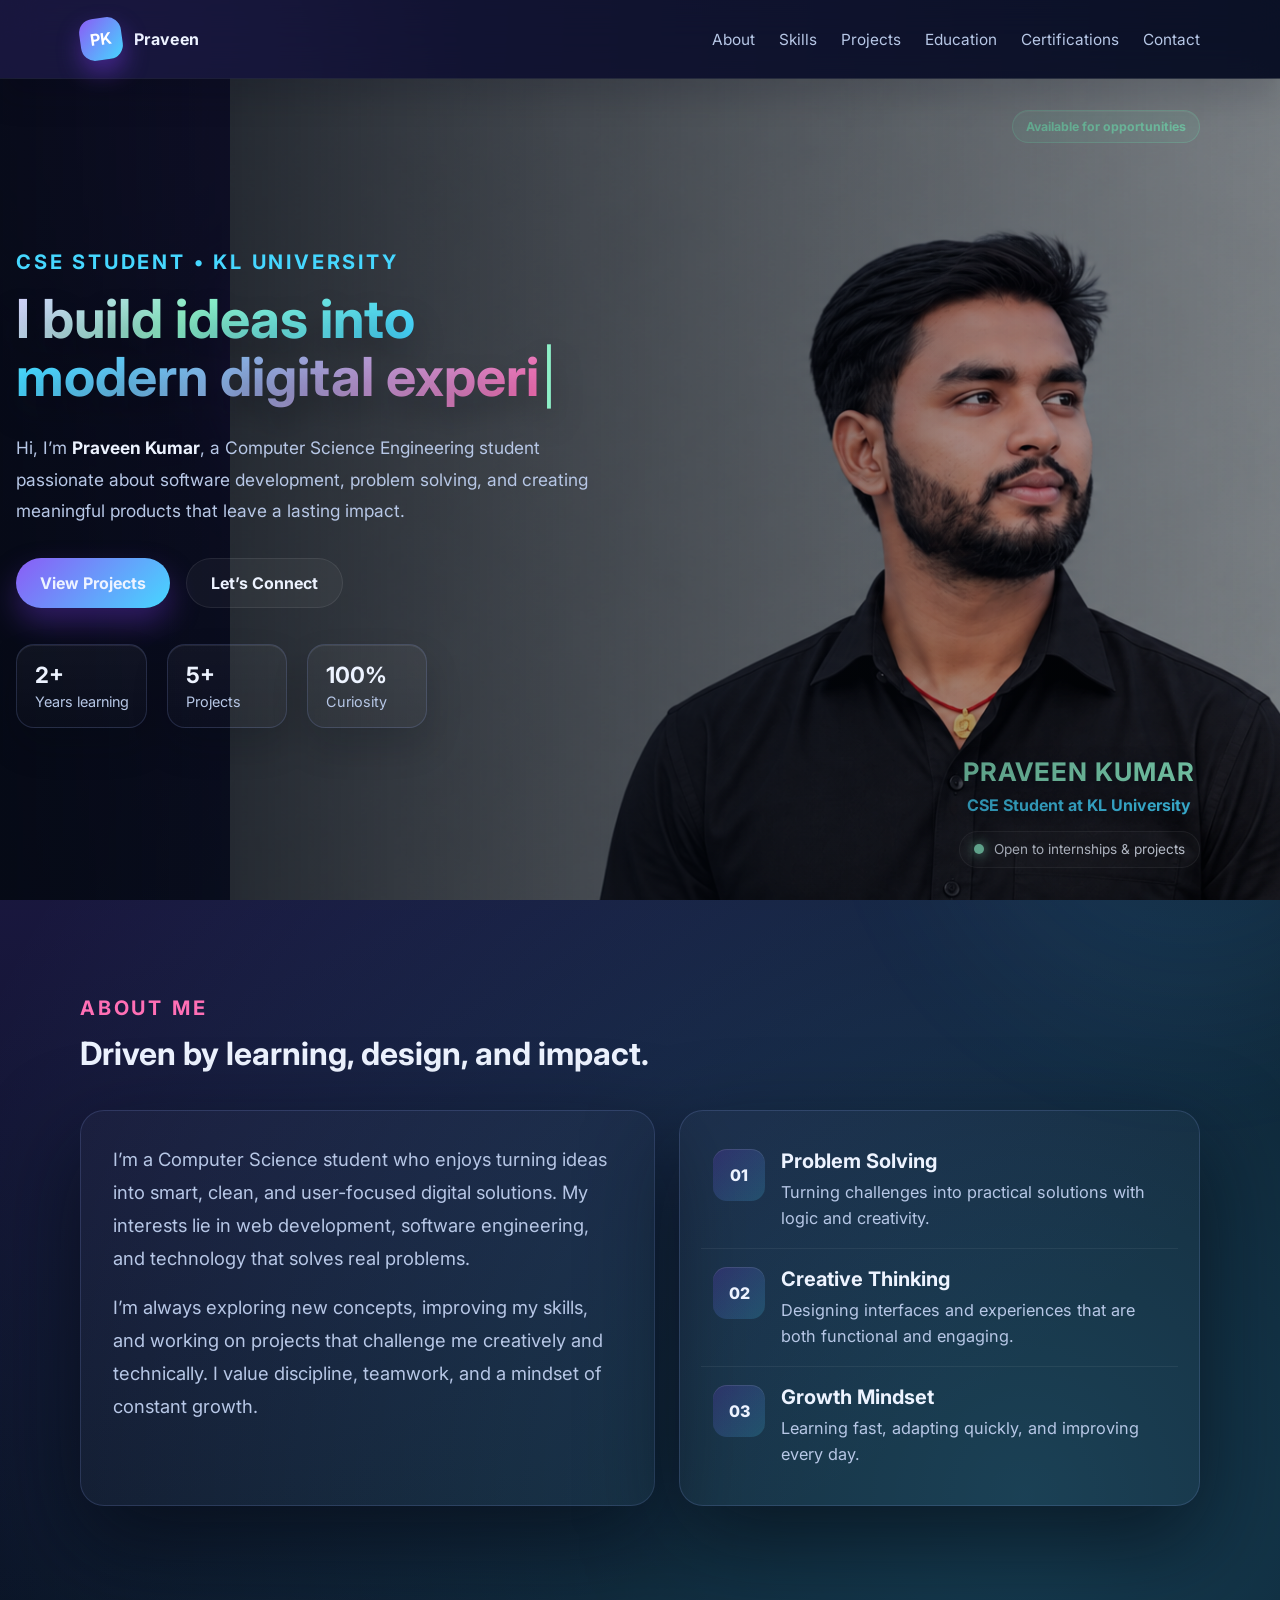
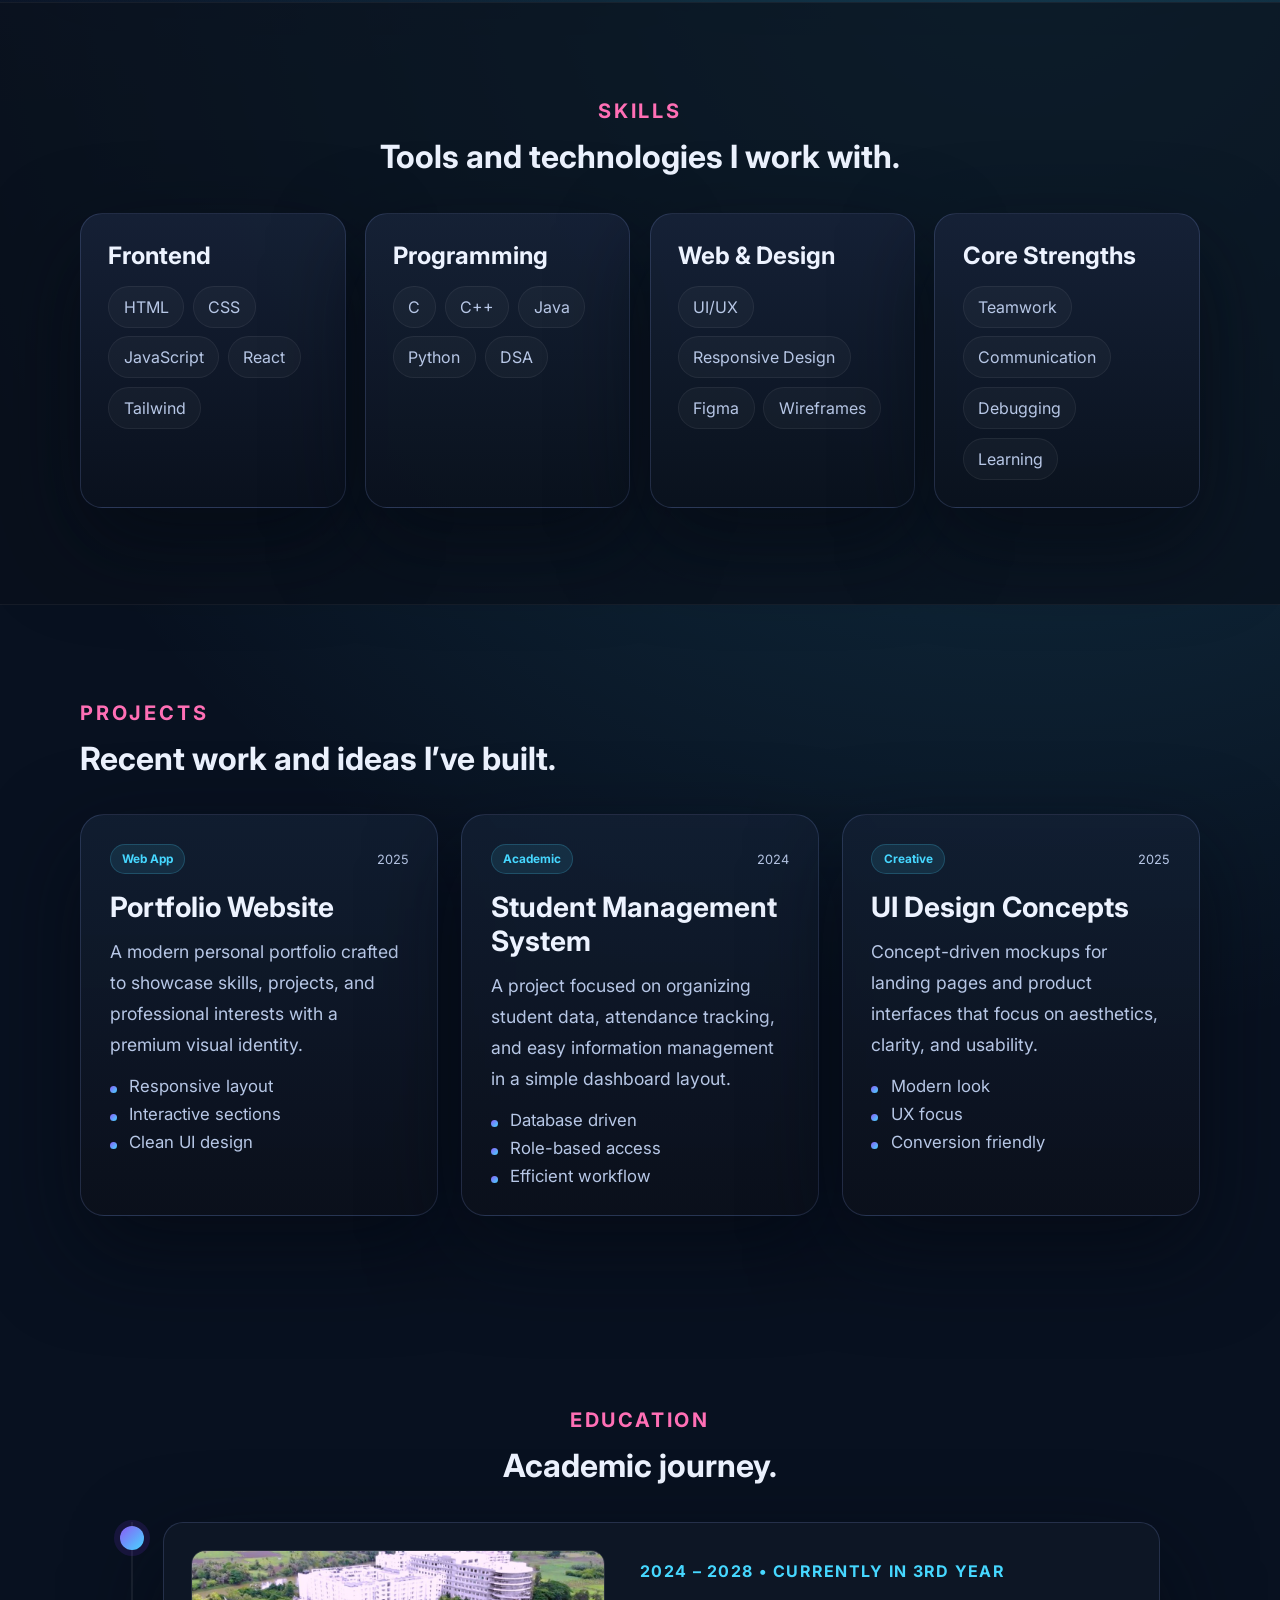
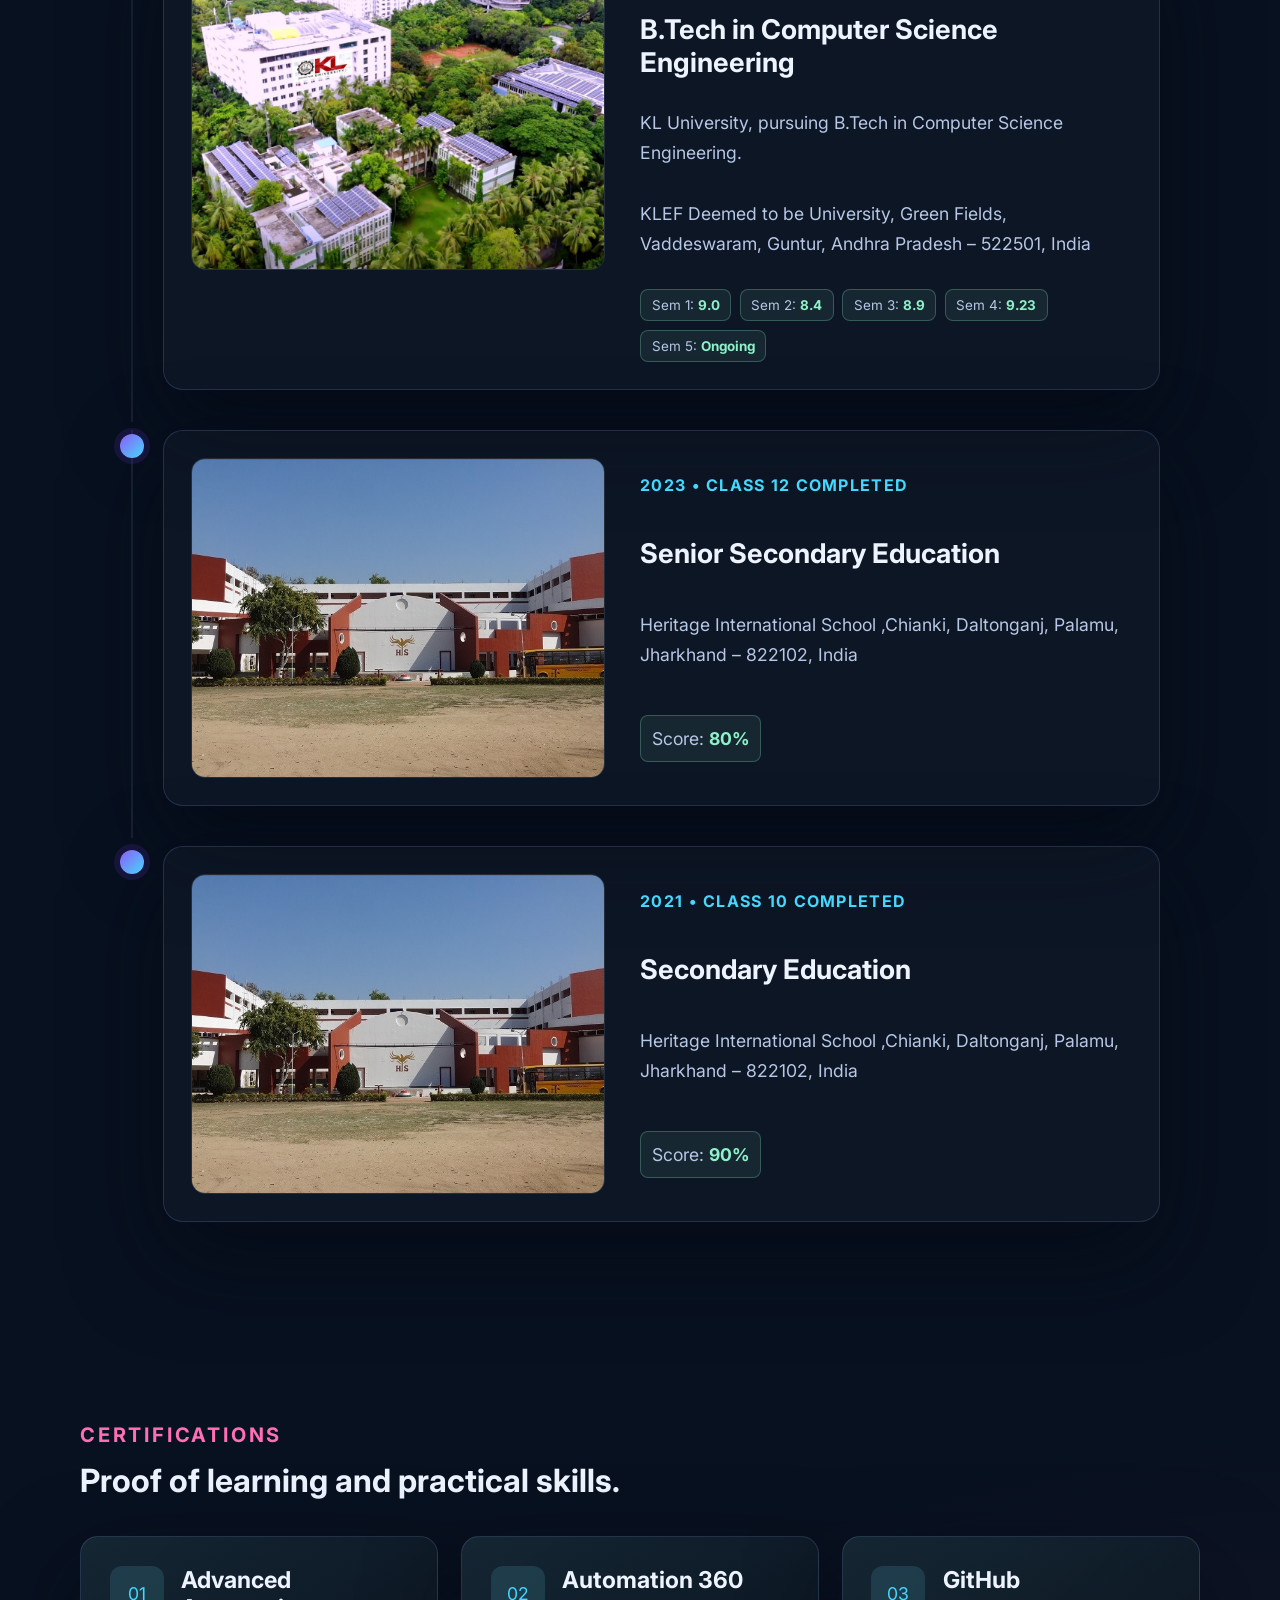
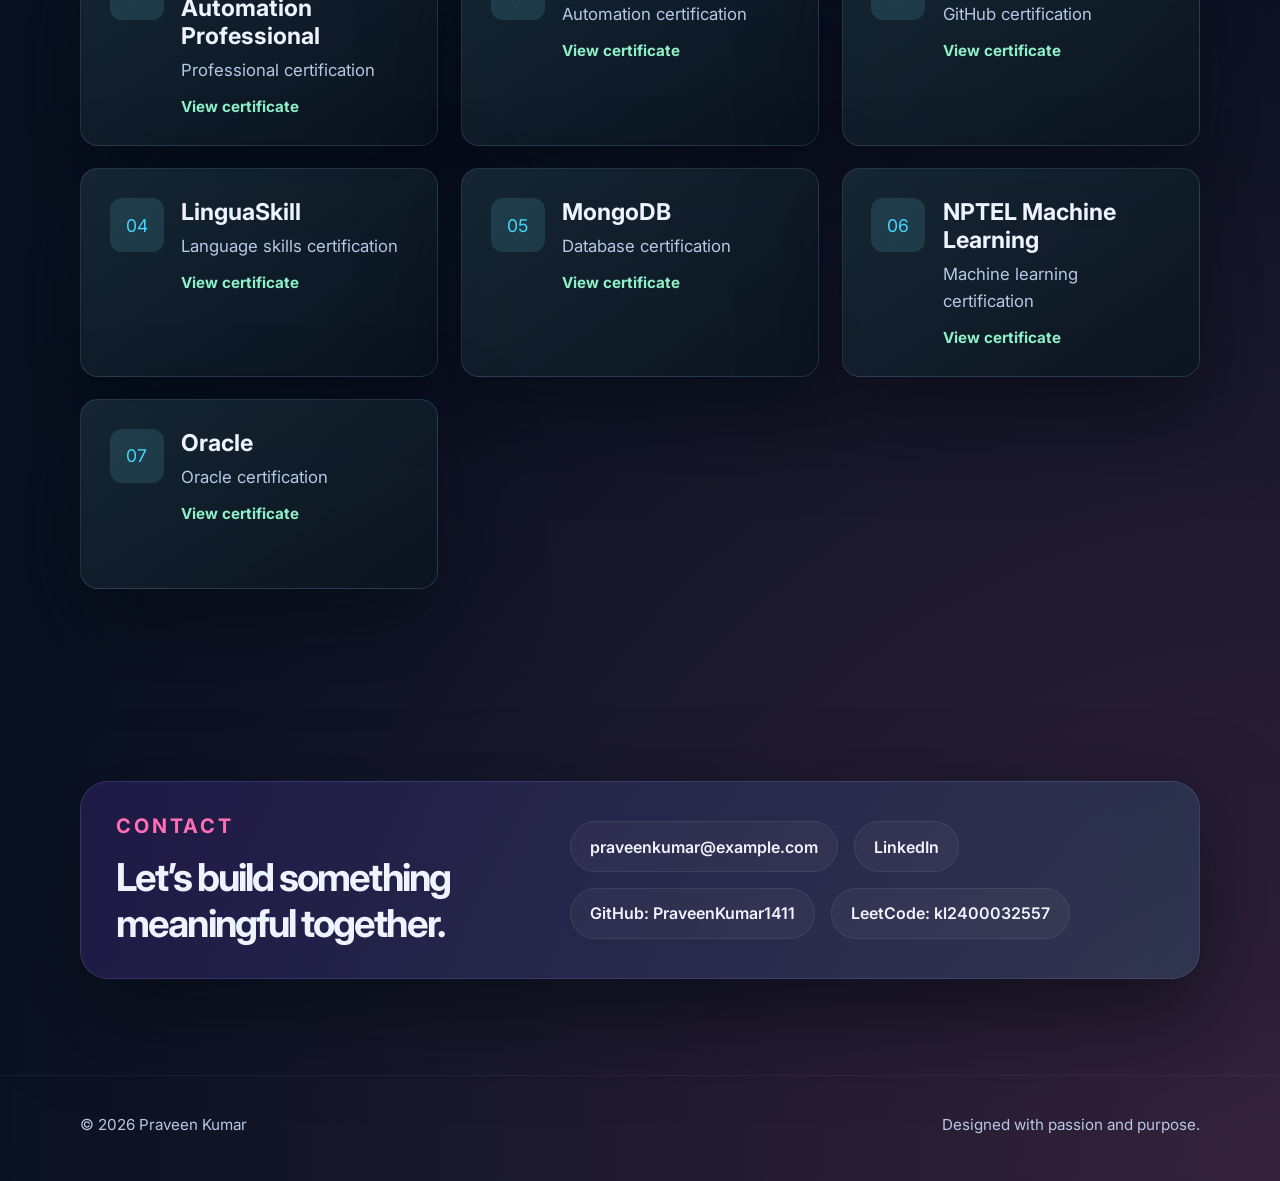
==== commit 8c297f8c: "Add typing animation to hero heading" ====
--- a/index.html
+++ b/index.html
@@ -58,8 +58,7 @@
           <div class="hero-copy">
             <p class="eyebrow">CSE Student • KL University</p>
             <h1>
-              I build ideas into
-              <span class="gradient-text">modern digital experiences.</span>
+              <span class="typing-text gradient-text" aria-live="polite"></span><span class="typing-cursor" aria-hidden="true">|</span>
             </h1>
             <p class="lead">
               Hi, I’m <strong>Praveen Kumar</strong>, a Computer Science Engineering
--- a/style.css
+++ b/style.css
@@ -465,6 +465,10 @@
   color: transparent;
 }
 
+.hero h1 .typing-text {
+  display: inline;
+}
+
 .typing-cursor {
   display: inline-block;
   margin-left: 0.15rem;
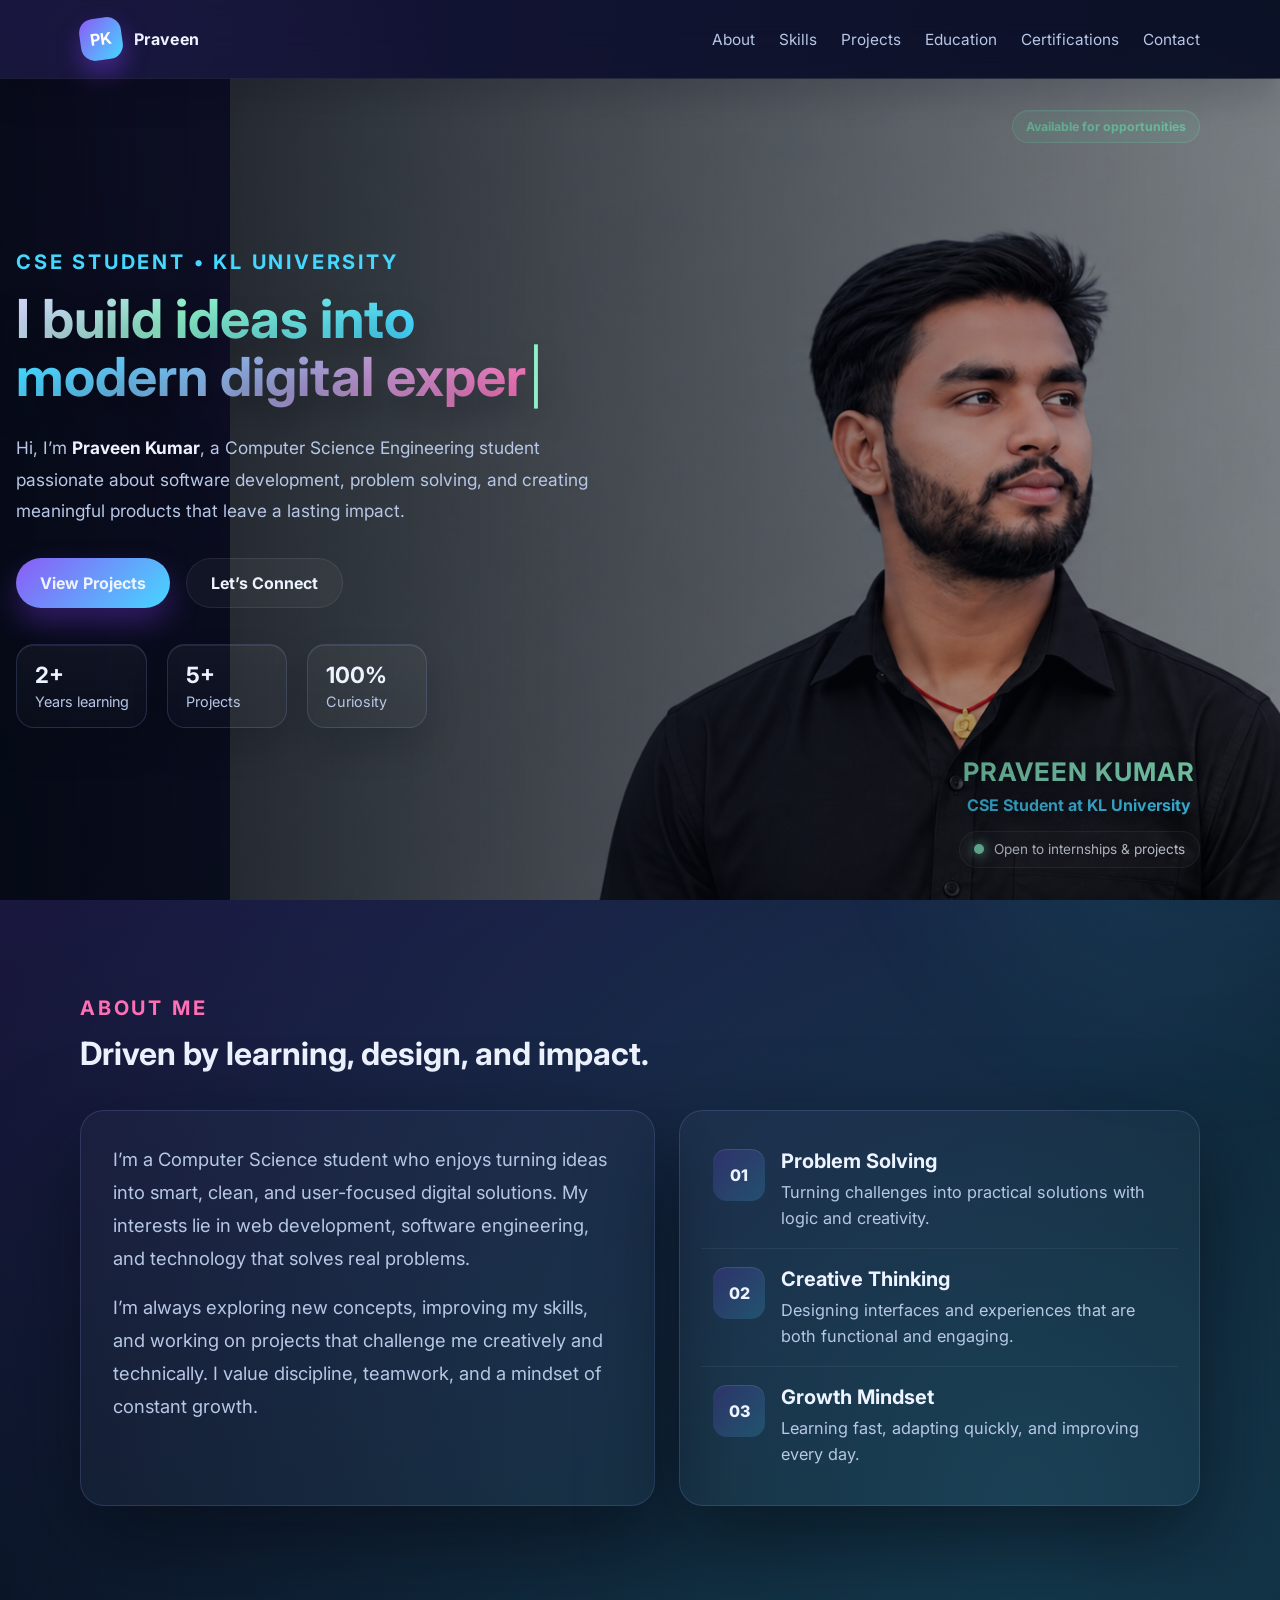
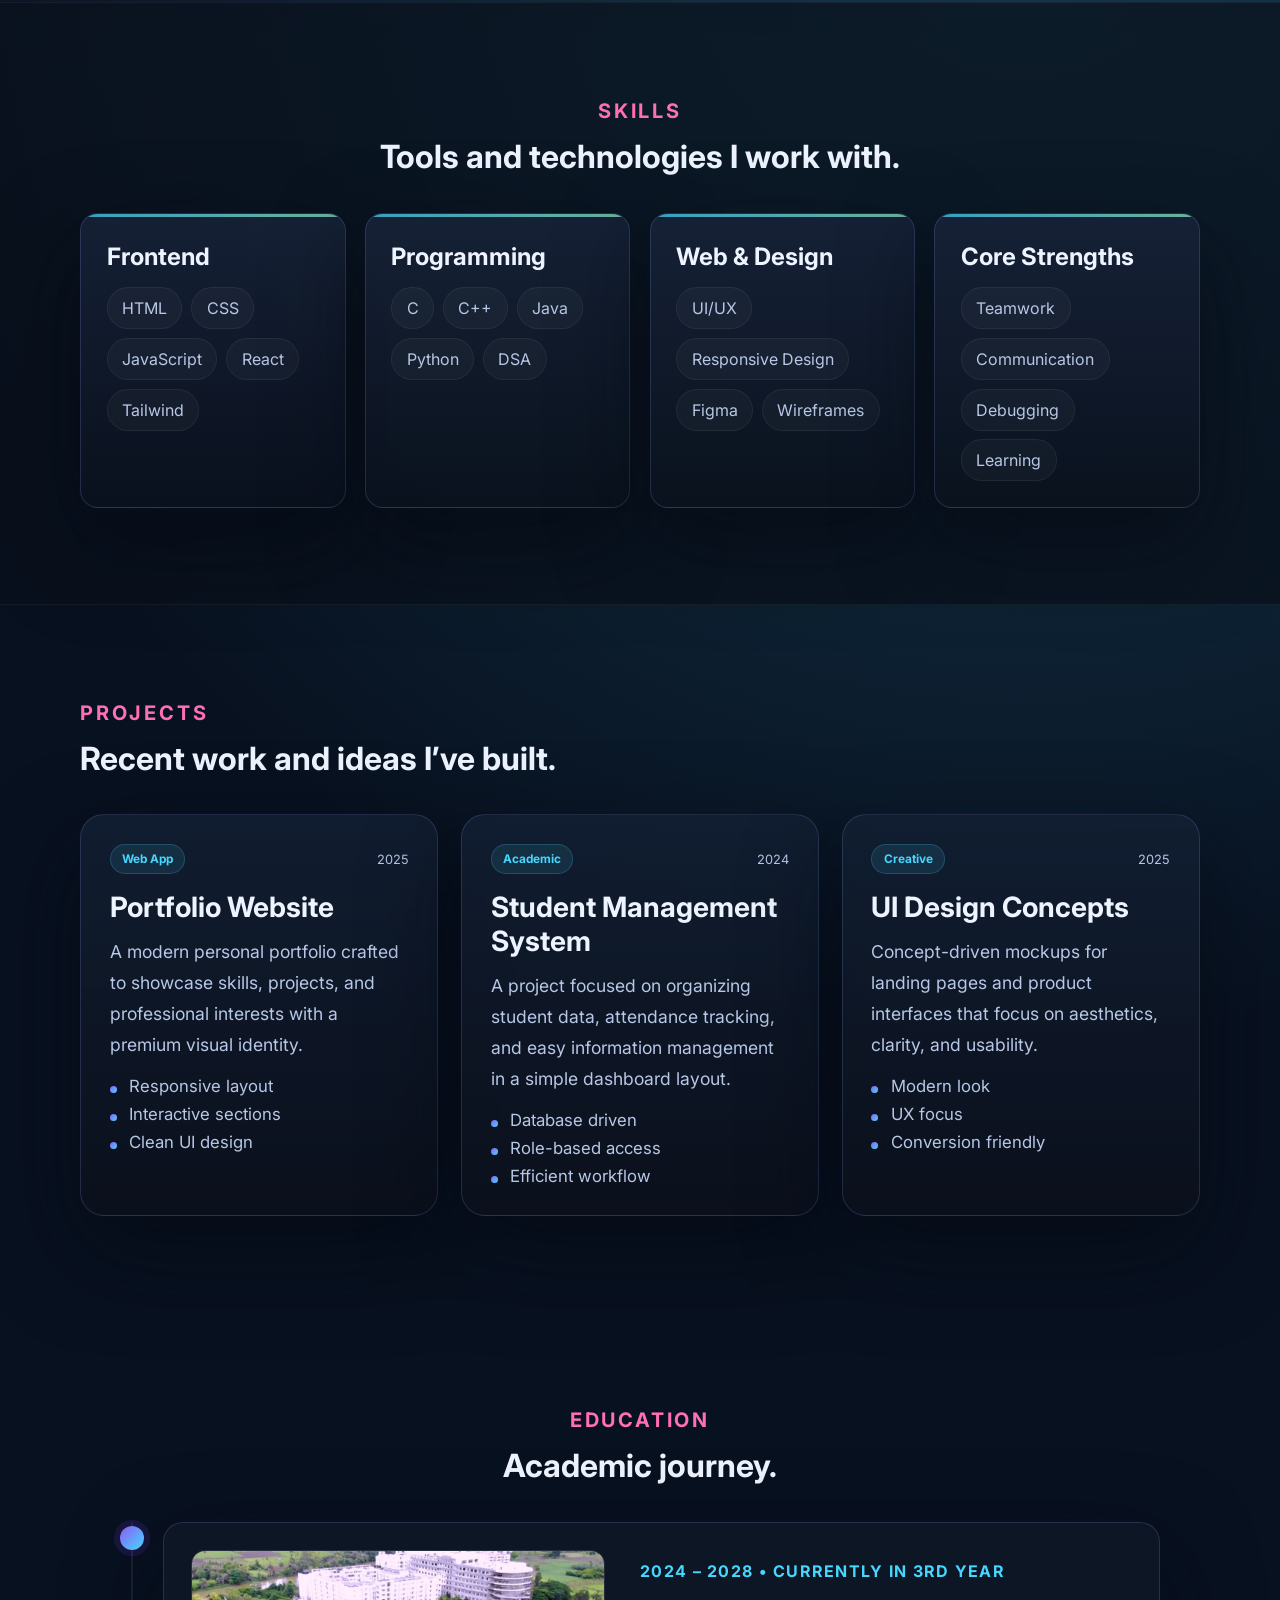
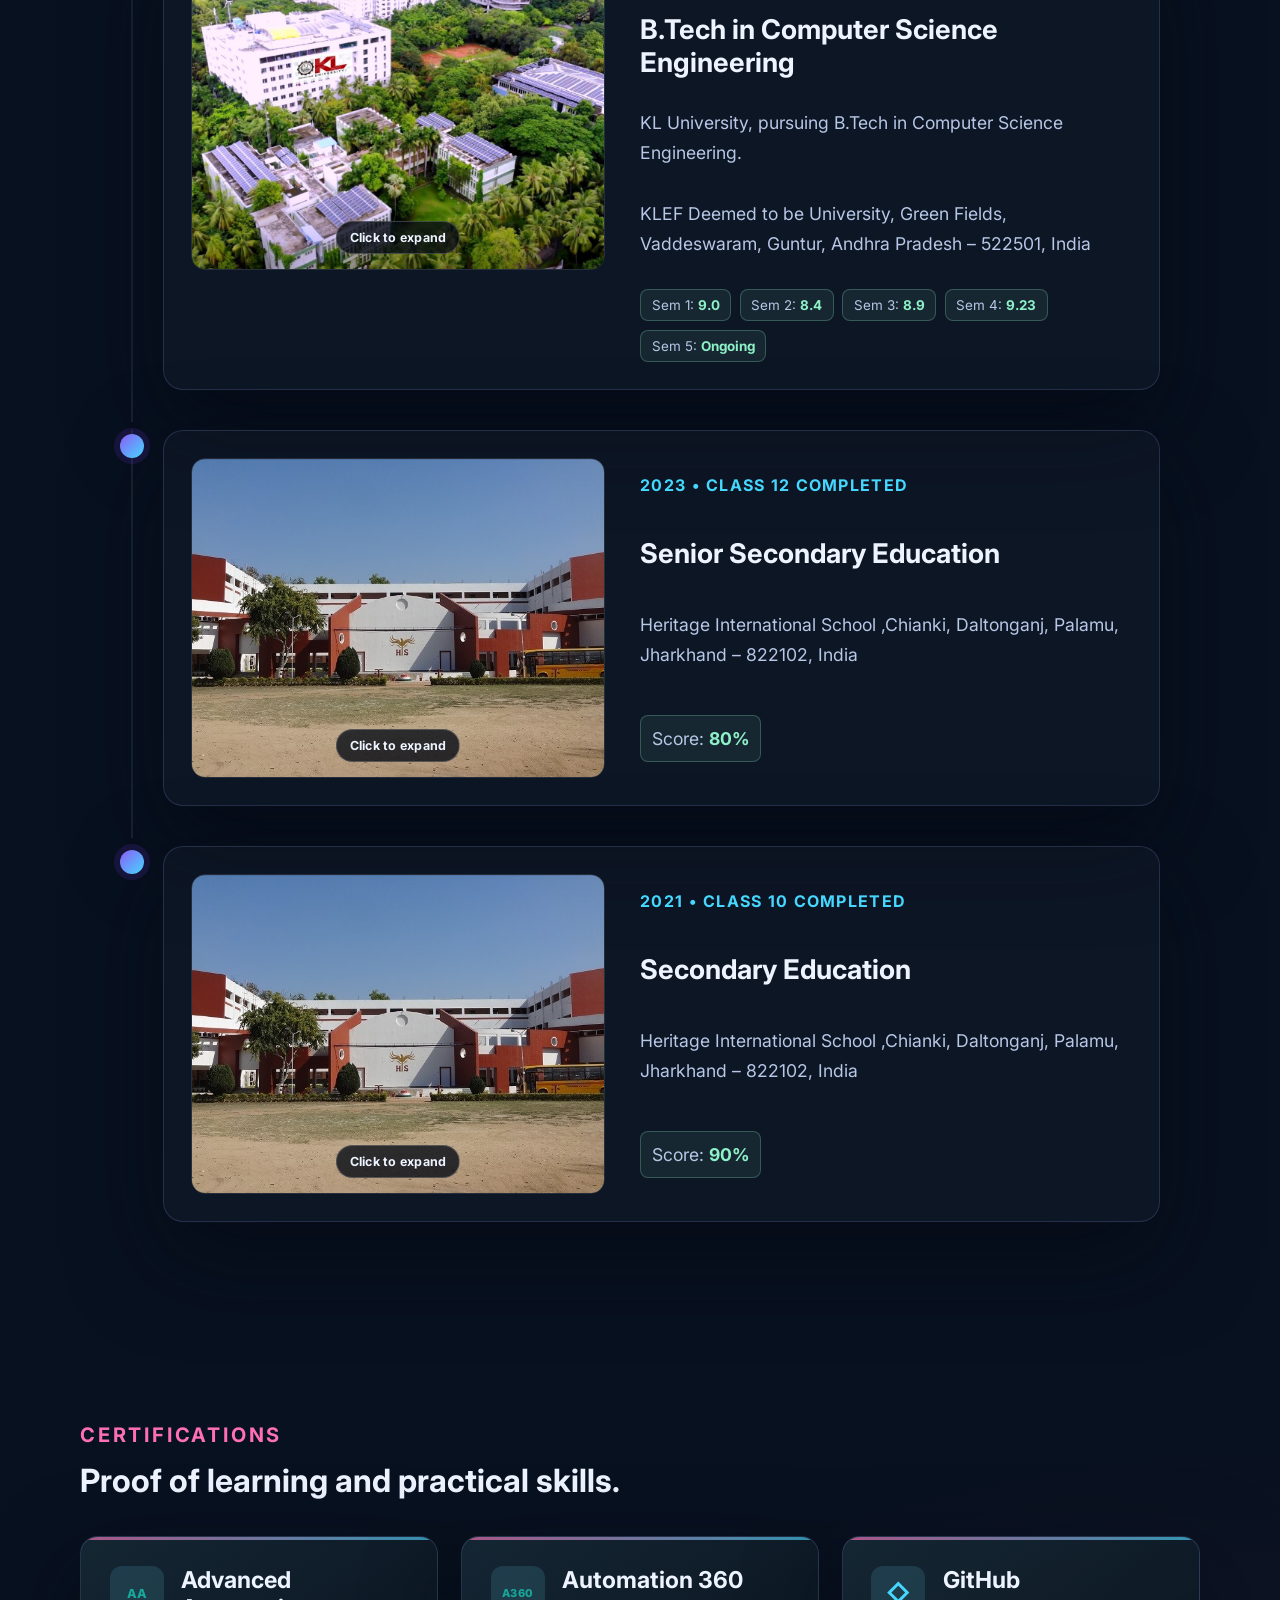
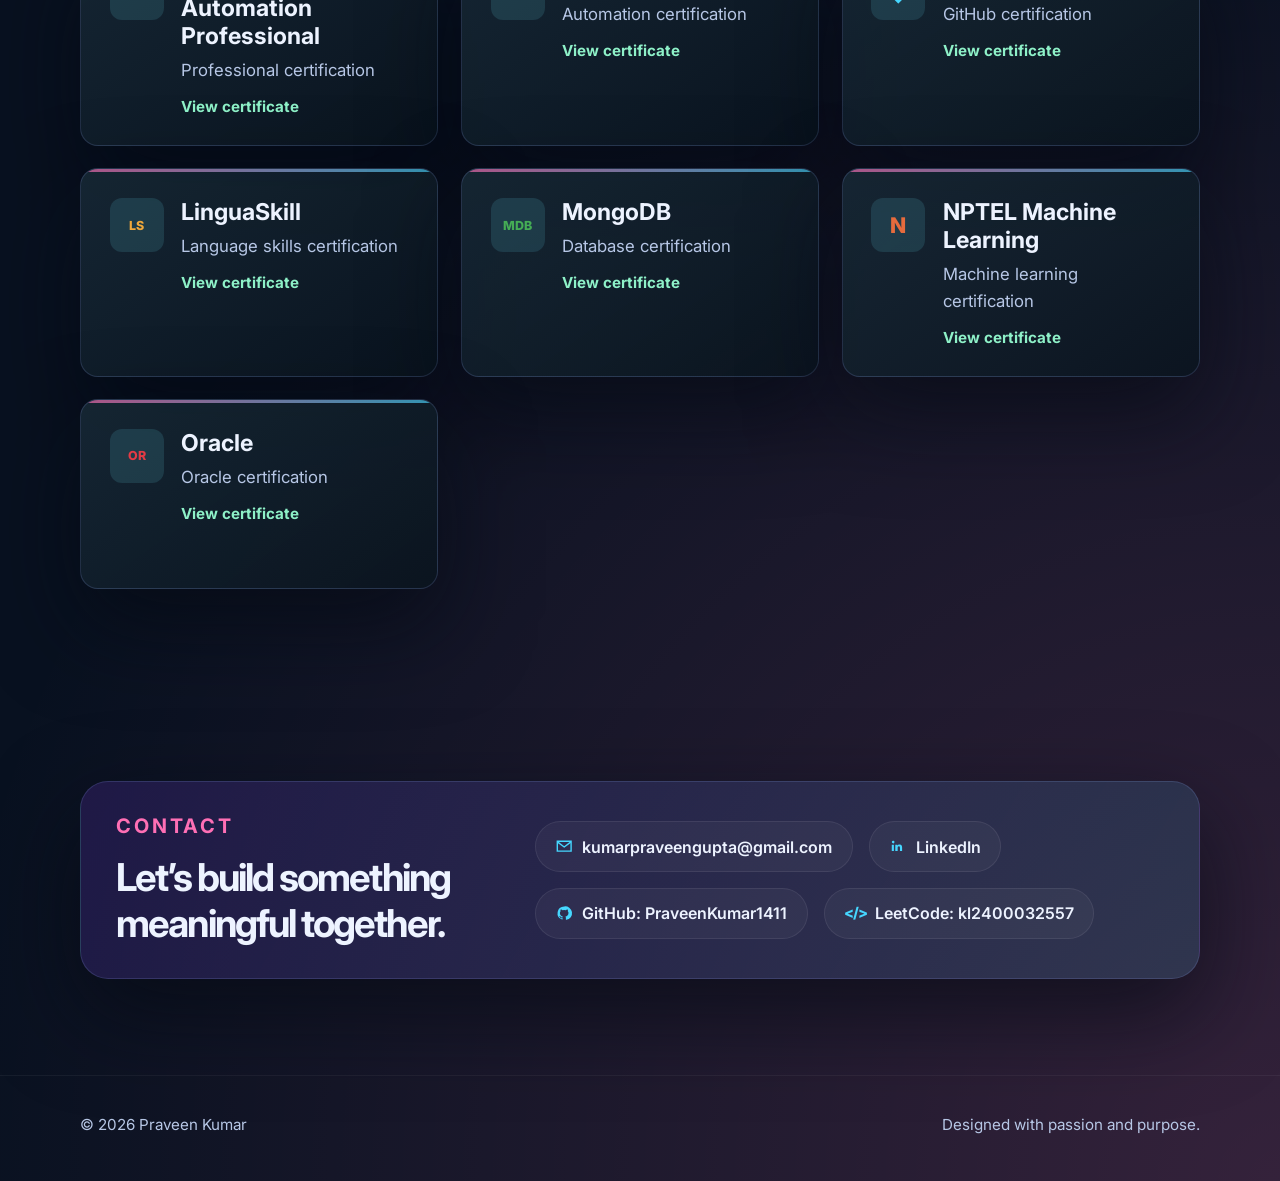
==== commit 0b3cc45e: "Polish portfolio interactions and contact branding" ====
--- a/index.html
+++ b/index.html
@@ -271,7 +271,10 @@
                 <div class="timeline-content">
                   <span class="timeline-year">2024 – 2028 • Currently in 3rd Year</span>
                   <h3>B.Tech in Computer Science Engineering</h3>
-                  <img class="education-image" src="images-upload/kl-university.jpg" alt="KL University campus" />
+                  <div class="education-image-wrap">
+                    <img class="education-image" src="images-upload/kl-university.jpg" alt="KL University campus. Click to expand image." />
+                    <span class="education-image-hint">Click to expand</span>
+                  </div>
                   <p> KL University, pursuing B.Tech in Computer Science Engineering.</p>
                   <p>KLEF Deemed to be University, Green Fields, Vaddeswaram, Guntur, Andhra Pradesh – 522501, India</p>
                   <div class="semester-cgpa" aria-label="Semester-wise CGPA">
@@ -289,7 +292,10 @@
                 <div class="timeline-content">
                   <span class="timeline-year">2023 • Class 12 Completed</span>
                   <h3>Senior Secondary Education</h3>
-                  <img class="education-image" src="images-upload/heritage-school.jpg" alt="Heritage International School" />
+                  <div class="education-image-wrap">
+                    <img class="education-image" src="images-upload/heritage-school.jpg" alt="Heritage International School. Click to expand image." />
+                    <span class="education-image-hint">Click to expand</span>
+                  </div>
                   
                   <p>Heritage International School ,Chianki, Daltonganj, Palamu, Jharkhand – 822102, India</p>
                   <p class="academic-result">Score: <strong>80%</strong></p>
@@ -301,7 +307,10 @@
                 <div class="timeline-content">
                   <span class="timeline-year">2021 • Class 10 Completed</span>
                   <h3>Secondary Education</h3>
-                  <img class="education-image" src="images-upload/heritage-school.jpg" alt="Heritage International School" />
+                  <div class="education-image-wrap">
+                    <img class="education-image" src="images-upload/heritage-school.jpg" alt="Heritage International School. Click to expand image." />
+                    <span class="education-image-hint">Click to expand</span>
+                  </div>
                   <p>Heritage International School ,Chianki, Daltonganj, Palamu, Jharkhand – 822102, India</p>
                   <p class="academic-result">Score: <strong>90%</strong></p>
                 </div>
@@ -317,13 +326,13 @@
               <h2>Proof of learning and practical skills.</h2>
             </div>
             <div class="certification-grid">
-              <a class="certification-card" href="certificates/advanced-automation-professional.pdf" target="_blank" rel="noreferrer"><span class="certification-icon">01</span><div><h3>Advanced Automation Professional</h3><p>Professional certification</p><span class="certification-path">View certificate</span></div></a>
-              <a class="certification-card" href="certificates/automation-360.pdf" target="_blank" rel="noreferrer"><span class="certification-icon">02</span><div><h3>Automation 360</h3><p>Automation certification</p><span class="certification-path">View certificate</span></div></a>
-              <a class="certification-card" href="certificates/GITHUB.pdf" target="_blank" rel="noreferrer"><span class="certification-icon">03</span><div><h3>GitHub</h3><p>GitHub certification</p><span class="certification-path">View certificate</span></div></a>
-              <a class="certification-card" href="certificates/LinguaSkill.pdf" target="_blank" rel="noreferrer"><span class="certification-icon">04</span><div><h3>LinguaSkill</h3><p>Language skills certification</p><span class="certification-path">View certificate</span></div></a>
-              <a class="certification-card" href="certificates/MongoDB.pdf" target="_blank" rel="noreferrer"><span class="certification-icon">05</span><div><h3>MongoDB</h3><p>Database certification</p><span class="certification-path">View certificate</span></div></a>
-              <a class="certification-card" href="certificates/nptel-machine-learning.pdf" target="_blank" rel="noreferrer"><span class="certification-icon">06</span><div><h3>NPTEL Machine Learning</h3><p>Machine learning certification</p><span class="certification-path">View certificate</span></div></a>
-              <a class="certification-card" href="certificates/ORACLE.pdf" target="_blank" rel="noreferrer"><span class="certification-icon">07</span><div><h3>Oracle</h3><p>Oracle certification</p><span class="certification-path">View certificate</span></div></a>
+              <a class="certification-card" href="certificates/advanced-automation-professional.pdf" target="_blank" rel="noreferrer"><span class="certification-icon cert-logo cert-logo-aa" aria-hidden="true">AA</span><div><h3>Advanced Automation Professional</h3><p>Professional certification</p><span class="certification-path">View certificate</span></div></a>
+              <a class="certification-card" href="certificates/automation-360.pdf" target="_blank" rel="noreferrer"><span class="certification-icon cert-logo cert-logo-a360" aria-hidden="true">A360</span><div><h3>Automation 360</h3><p>Automation certification</p><span class="certification-path">View certificate</span></div></a>
+              <a class="certification-card" href="certificates/GITHUB.pdf" target="_blank" rel="noreferrer"><span class="certification-icon cert-logo cert-logo-github" aria-hidden="true">&#x25C7;</span><div><h3>GitHub</h3><p>GitHub certification</p><span class="certification-path">View certificate</span></div></a>
+              <a class="certification-card" href="certificates/LinguaSkill.pdf" target="_blank" rel="noreferrer"><span class="certification-icon cert-logo cert-logo-ls" aria-hidden="true">LS</span><div><h3>LinguaSkill</h3><p>Language skills certification</p><span class="certification-path">View certificate</span></div></a>
+              <a class="certification-card" href="certificates/MongoDB.pdf" target="_blank" rel="noreferrer"><span class="certification-icon cert-logo cert-logo-mdb" aria-hidden="true">MDB</span><div><h3>MongoDB</h3><p>Database certification</p><span class="certification-path">View certificate</span></div></a>
+              <a class="certification-card" href="certificates/nptel-machine-learning.pdf" target="_blank" rel="noreferrer"><span class="certification-icon cert-logo cert-logo-nptel" aria-hidden="true">N</span><div><h3>NPTEL Machine Learning</h3><p>Machine learning certification</p><span class="certification-path">View certificate</span></div></a>
+              <a class="certification-card" href="certificates/ORACLE.pdf" target="_blank" rel="noreferrer"><span class="certification-icon cert-logo cert-logo-oracle" aria-hidden="true">OR</span><div><h3>Oracle</h3><p>Oracle certification</p><span class="certification-path">View certificate</span></div></a>
             </div>
           </div>
         </section>
@@ -336,10 +345,28 @@
             </div>
 
             <div class="contact-links">
-              <a href="mailto:praveenkumar@example.com">praveenkumar@example.com</a>
-              <a href="https://www.linkedin.com" target="_blank" rel="noreferrer">LinkedIn</a>
-              <a href="https://github.com/PraveenKumar1411" target="_blank" rel="noreferrer">GitHub: PraveenKumar1411</a>
-              <a href="https://leetcode.com/u/kl2400032557/" target="_blank" rel="noreferrer">LeetCode: kl2400032557</a>
+              <a href="mailto:kumarpraveengupta@gmail.com">
+                <span class="contact-icon" aria-hidden="true">
+                  <svg viewBox="0 0 24 24" focusable="false"><path d="M3 5.5h18v13H3z" fill="none" stroke="currentColor" stroke-width="1.8"/><path d="m4 7 8 6 8-6" fill="none" stroke="currentColor" stroke-width="1.8" stroke-linecap="round" stroke-linejoin="round"/></svg>
+                </span>
+                <span>kumarpraveengupta@gmail.com</span>
+              </a>
+              <a href="https://www.linkedin.com/in/praveenkumar1114/" target="_blank" rel="noreferrer">
+                <span class="contact-icon" aria-hidden="true">
+                  <svg viewBox="0 0 24 24" focusable="false"><path d="M5 8.3A1.7 1.7 0 1 0 5 5a1.7 1.7 0 0 0 0 3.3ZM3.6 10h2.8v8.4H3.6V10Zm4.6 0H11v1.1c.5-.8 1.4-1.4 2.8-1.4 2.8 0 3.3 1.8 3.3 4.1v4.6h-2.8v-4.1c0-1 0-2.3-1.4-2.3s-1.6 1.1-1.6 2.2v4.2H8.2V10Z" fill="currentColor"/></svg>
+                </span>
+                <span>LinkedIn</span>
+              </a>
+              <a href="https://github.com/PraveenKumar1411" target="_blank" rel="noreferrer">
+                <span class="contact-icon" aria-hidden="true">
+                  <svg viewBox="0 0 24 24" focusable="false"><path d="M12 3.2a8.8 8.8 0 0 0-2.8 17.1c.4.1.6-.2.6-.4v-1.5c-2.5.5-3-.9-3-.9-.4-.9-1-1.1-1-1.1-.8-.6.1-.6.1-.6.9.1 1.4.9 1.4.9.8 1.4 2 1 2.5.8.1-.6.3-1 .6-1.2-2-.2-4-1-4-4.4 0-1 .4-1.8.9-2.4-.1-.2-.4-1.1.1-2.3 0 0 .7-.2 2.4.9a8.2 8.2 0 0 1 4.4 0c1.7-1.1 2.4-.9 2.4-.9.5 1.2.2 2.1.1 2.3.6.6.9 1.4.9 2.4 0 3.4-2.1 4.2-4 4.4.3.3.6.8.6 1.6v2.4c0 .2.2.5.6.4A8.8 8.8 0 0 0 12 3.2Z" fill="currentColor"/></svg>
+                </span>
+                <span>GitHub: PraveenKumar1411</span>
+              </a>
+              <a href="https://leetcode.com/u/kl2400032557/" target="_blank" rel="noreferrer">
+                <span class="contact-icon leetcode-mark" aria-hidden="true">&lt;/&gt;</span>
+                <span>LeetCode: kl2400032557</span>
+              </a>
             </div>
           </div>
         </section>
--- a/style.css
+++ b/style.css
@@ -594,6 +594,7 @@
 .skill-card,
 .project-card,
 .timeline-content,
+.certification-card,
 .card-panel,
 .contact-box,
 .mini-stats li {
@@ -625,12 +626,32 @@
 .skill-card:hover,
 .project-card:hover,
 .timeline-content:hover,
+.certification-card:hover,
 .card-panel:hover,
 .contact-box:hover,
 .mini-stats li:hover {
   --lift: -10px;
   box-shadow: 0 40px 100px rgba(4, 9, 18, 0.7);
   border-color: rgba(139, 92, 246, 0.35);
+}
+
+.project-card:hover h3,
+.timeline-content:hover h3,
+.certification-card:hover h3,
+.card-panel:hover h3,
+.contact-box:hover h3,
+.mini-stats li:hover strong {
+  color: var(--cyan);
+  transition: color 0.25s ease;
+}
+
+.project-card:hover,
+.timeline-content:hover,
+.certification-card:hover,
+.card-panel:hover,
+.contact-box:hover,
+.mini-stats li:hover {
+  box-shadow: 0 28px 65px rgba(4, 9, 18, 0.72), 0 0 24px rgba(70, 215, 255, 0.08);
 }
 
 .profile-badge {
@@ -805,17 +826,63 @@
 }
 
 .skill-card {
+  position: relative;
+  isolation: isolate;
+  overflow: hidden;
   background: linear-gradient(180deg, rgba(24, 35, 57, 0.88), rgba(11, 18, 30, 0.88));
   border: 1px solid var(--line);
-  border-radius: 22px;
-  padding: 1.7rem;
+  border-radius: 18px;
+  padding: 1.8rem 1.6rem 1.6rem;
   box-shadow: var(--shadow);
+}
+
+.skill-card::before {
+  content: '';
+  position: absolute;
+  inset: 0 0 auto;
+  height: 3px;
+  background: linear-gradient(90deg, var(--cyan), var(--lime));
+  opacity: 0.7;
+  transition: opacity 0.25s ease, height 0.25s ease;
+}
+
+.skill-card::after {
+  content: '';
+  position: absolute;
+  top: 0;
+  left: -120%;
+  width: 70%;
+  height: 100%;
+  background: linear-gradient(105deg, transparent, rgba(255, 255, 255, 0.08), transparent);
+  transform: skewX(-18deg);
+  transition: left 0.65s ease;
+  pointer-events: none;
+}
+
+.skill-card:hover {
+  border-color: rgba(70, 215, 255, 0.4);
+  box-shadow: 0 26px 60px rgba(4, 9, 18, 0.65), 0 0 28px rgba(70, 215, 255, 0.08);
+}
+
+.skill-card:hover::before {
+  height: 4px;
+  opacity: 1;
+}
+
+.skill-card:hover::after {
+  left: 140%;
 }
 
 .skill-card h3 {
   margin-top: 0;
   margin-bottom: 1rem;
   font-size: 1.5rem;
+  transition: color 0.25s ease, transform 0.25s ease;
+}
+
+.skill-card:hover h3 {
+  color: var(--cyan);
+  transform: translateX(4px);
 }
 
 .tags {
@@ -833,6 +900,15 @@
   border: 1px solid rgba(255, 255, 255, 0.06);
   color: var(--muted);
   font-size: 1rem;
+  transition: transform 0.2s ease, color 0.2s ease, background 0.2s ease, border-color 0.2s ease;
+}
+
+.tags span:hover {
+  transform: translateY(-4px);
+  color: var(--text);
+  background: rgba(70, 215, 255, 0.12);
+  border-color: rgba(70, 215, 255, 0.38);
+  box-shadow: 0 8px 18px rgba(3, 11, 22, 0.3);
 }
 
 .project-grid {
@@ -981,12 +1057,21 @@
   font-size: 1.7rem;
 }
 
-.education-image {
+.education-image-wrap {
+  position: relative;
   grid-column: 1;
   grid-row: 1 / span 4;
   width: 100%;
   height: 320px;
   margin: 0;
+  border-radius: 14px;
+  overflow: hidden;
+  cursor: zoom-in;
+}
+
+.education-image {
+  width: 100%;
+  height: 100%;
   display: block;
   object-fit: cover;
   object-position: center;
@@ -999,6 +1084,30 @@
 .timeline-content:hover .education-image {
   transform: scale(1.035);
   filter: saturate(1.08) brightness(1.04);
+}
+
+.education-image-hint {
+  position: absolute;
+  left: 50%;
+  bottom: 1rem;
+  transform: translateX(-50%);
+  padding: 0.5rem 0.8rem;
+  border: 1px solid rgba(255, 255, 255, 0.2);
+  border-radius: 999px;
+  background: rgba(5, 9, 20, 0.78);
+  color: var(--text);
+  font-size: 0.78rem;
+  font-weight: 700;
+  letter-spacing: 0.02em;
+  white-space: nowrap;
+  pointer-events: none;
+  transition: background 0.25s ease, border-color 0.25s ease, transform 0.25s ease;
+}
+
+.timeline-content:hover .education-image-hint {
+  background: rgba(70, 215, 255, 0.18);
+  border-color: rgba(70, 215, 255, 0.55);
+  transform: translateX(-50%) translateY(-4px);
 }
 
 .education-image:fullscreen {
@@ -1036,6 +1145,9 @@
 }
 
 .certification-card {
+  position: relative;
+  overflow: hidden;
+  isolation: isolate;
   display: flex;
   align-items: flex-start;
   gap: 1.1rem;
@@ -1045,6 +1157,27 @@
   border-radius: 18px;
   background: linear-gradient(145deg, rgba(24, 43, 56, 0.82), rgba(10, 20, 30, 0.86));
   box-shadow: var(--shadow);
+  transition: border-color 0.25s ease, background 0.25s ease;
+}
+
+.certification-card::before {
+  content: '';
+  position: absolute;
+  inset: 0 0 auto;
+  height: 3px;
+  background: linear-gradient(90deg, var(--rose), var(--cyan));
+  opacity: 0.65;
+  transition: opacity 0.25s ease, height 0.25s ease;
+}
+
+.certification-card:hover {
+  border-color: rgba(255, 111, 181, 0.42);
+  background: linear-gradient(145deg, rgba(31, 51, 67, 0.92), rgba(10, 20, 30, 0.94));
+}
+
+.certification-card:hover::before {
+  height: 4px;
+  opacity: 1;
 }
 
 .certification-icon {
@@ -1057,6 +1190,50 @@
   background: rgba(98, 210, 232, 0.14);
   color: var(--cyan);
   font-size: 1.1rem;
+  transition: transform 0.25s ease, background 0.25s ease, color 0.25s ease;
+}
+
+.cert-logo {
+  font-size: 0.78rem;
+  font-weight: 800;
+  letter-spacing: 0.02em;
+}
+
+.cert-logo-a360 {
+  font-size: 0.68rem;
+}
+
+.cert-logo-github {
+  font-size: 1.45rem;
+  line-height: 1;
+}
+
+.cert-logo-aa,
+.cert-logo-a360 {
+  color: #18a79a;
+}
+
+.cert-logo-ls {
+  color: #f0a83b;
+}
+
+.cert-logo-mdb {
+  color: #45ad55;
+}
+
+.cert-logo-nptel {
+  color: #e66b3d;
+  font-size: 1.35rem;
+}
+
+.cert-logo-oracle {
+  color: #e33b45;
+}
+
+.certification-card:hover .certification-icon {
+  transform: rotate(-6deg) scale(1.08);
+  background: rgba(255, 111, 181, 0.16);
+  color: var(--rose);
 }
 
 .certification-card h3 {
@@ -1077,6 +1254,12 @@
   color: var(--lime);
   font-size: 0.95rem;
   font-weight: 700;
+  transition: transform 0.25s ease, color 0.25s ease;
+}
+
+.certification-card:hover .certification-path {
+  color: var(--cyan);
+  transform: translateX(4px);
 }
 
 .timeline-content p + p {
@@ -1093,12 +1276,22 @@
 
 .semester-cgpa span,
 .academic-result {
+  display: inline-block;
   padding: 0.45rem 0.65rem;
   border: 1px solid rgba(142, 241, 200, 0.25);
   border-radius: 8px;
   background: rgba(142, 241, 200, 0.08);
   color: var(--muted);
   font-size: 0.84rem;
+  transition: transform 0.2s ease, border-color 0.2s ease, background 0.2s ease, box-shadow 0.2s ease;
+}
+
+.semester-cgpa span:hover,
+.academic-result:hover {
+  transform: translateY(-4px) scale(1.04);
+  border-color: var(--lime);
+  background: rgba(142, 241, 200, 0.16);
+  box-shadow: 0 8px 18px rgba(8, 25, 28, 0.35);
 }
 
 .semester-cgpa strong,
@@ -1139,6 +1332,7 @@
   display: inline-flex;
   align-items: center;
   justify-content: center;
+  gap: 0.55rem;
   padding: 0.9rem 1.2rem;
   border-radius: 999px;
   background: rgba(255, 255, 255, 0.04);
@@ -1146,6 +1340,27 @@
   color: var(--text);
   font-weight: 600;
   transition: transform 0.2s ease, border-color 0.2s ease;
+}
+
+.contact-icon {
+  display: inline-grid;
+  flex: 0 0 auto;
+  width: 1.15rem;
+  height: 1.15rem;
+  place-items: center;
+  color: var(--cyan);
+}
+
+.contact-icon svg {
+  width: 100%;
+  height: 100%;
+}
+
+.leetcode-mark {
+  width: auto;
+  font-size: 0.92rem;
+  font-weight: 800;
+  letter-spacing: -0.08em;
 }
 
 .contact-links a:hover {
@@ -1261,7 +1476,7 @@
     display: block;
   }
 
-  .education-image {
+  .education-image-wrap {
     margin-top: 1rem;
   }
 
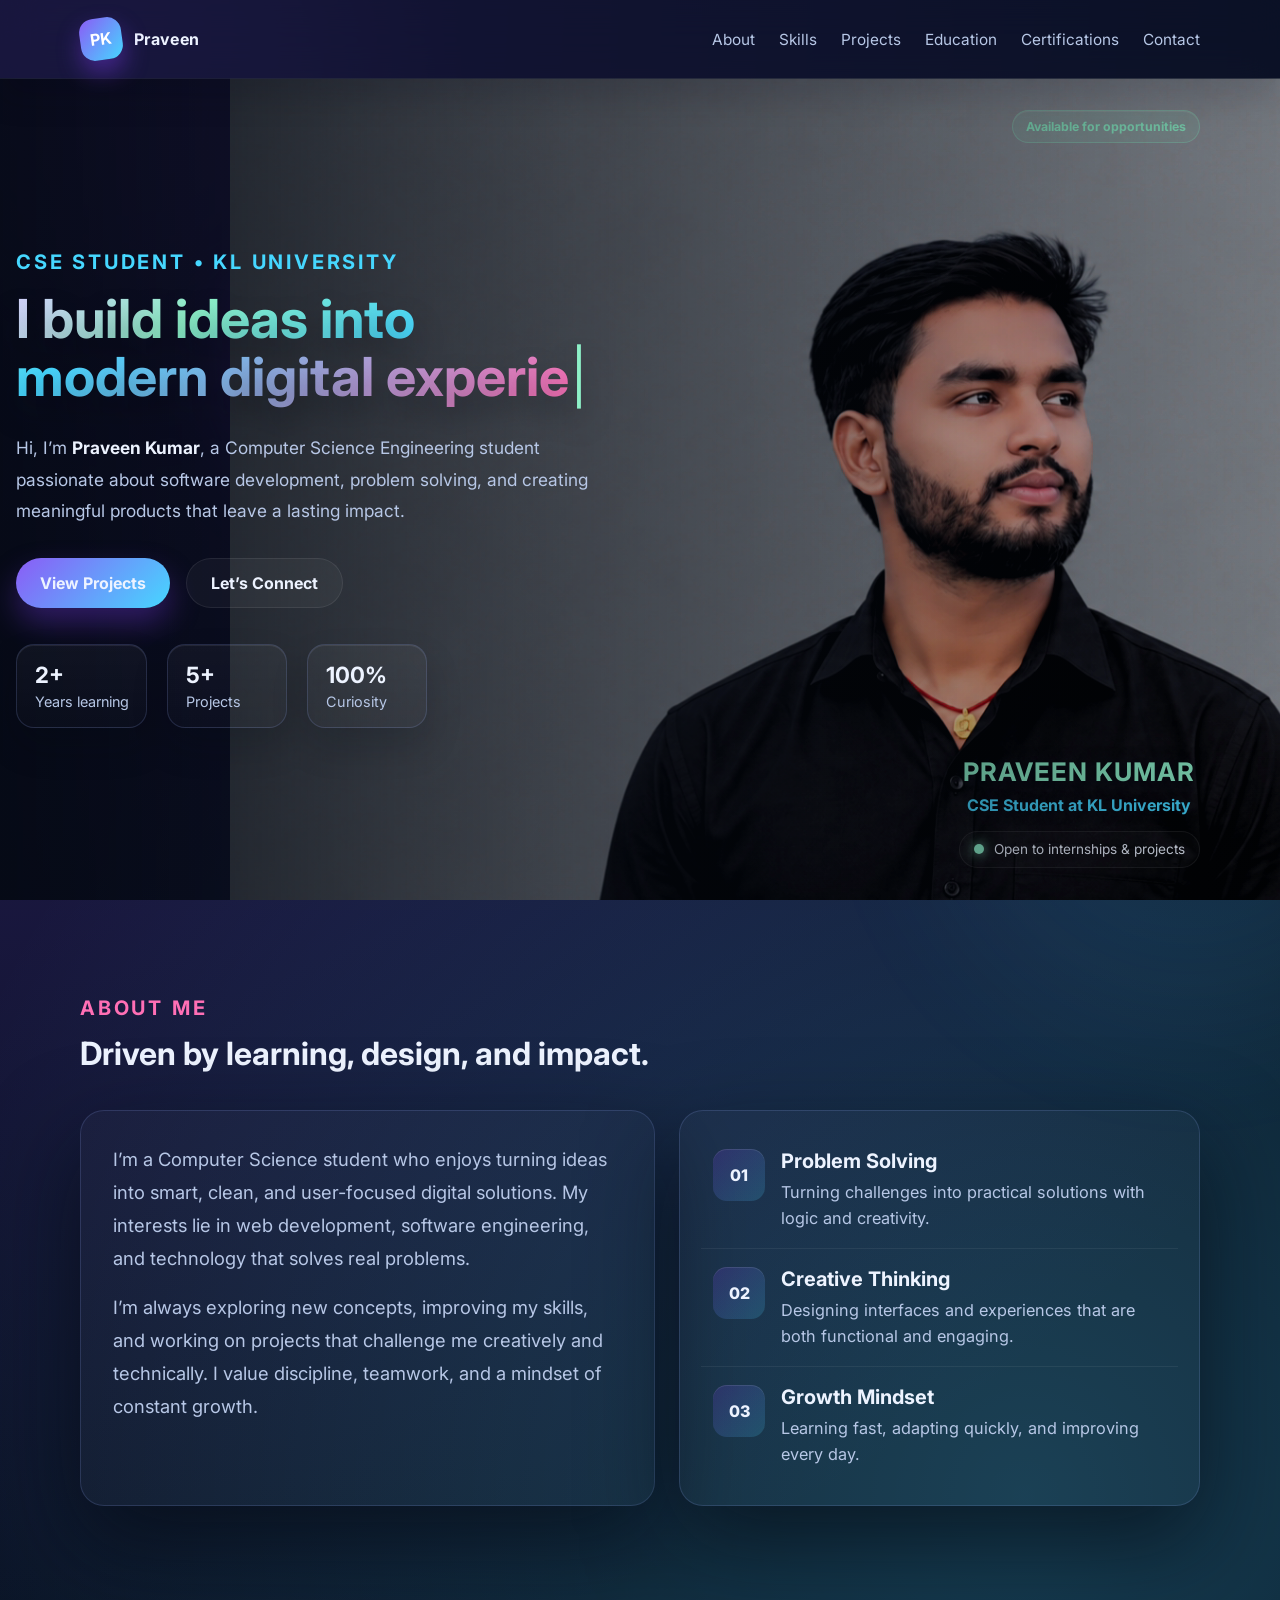
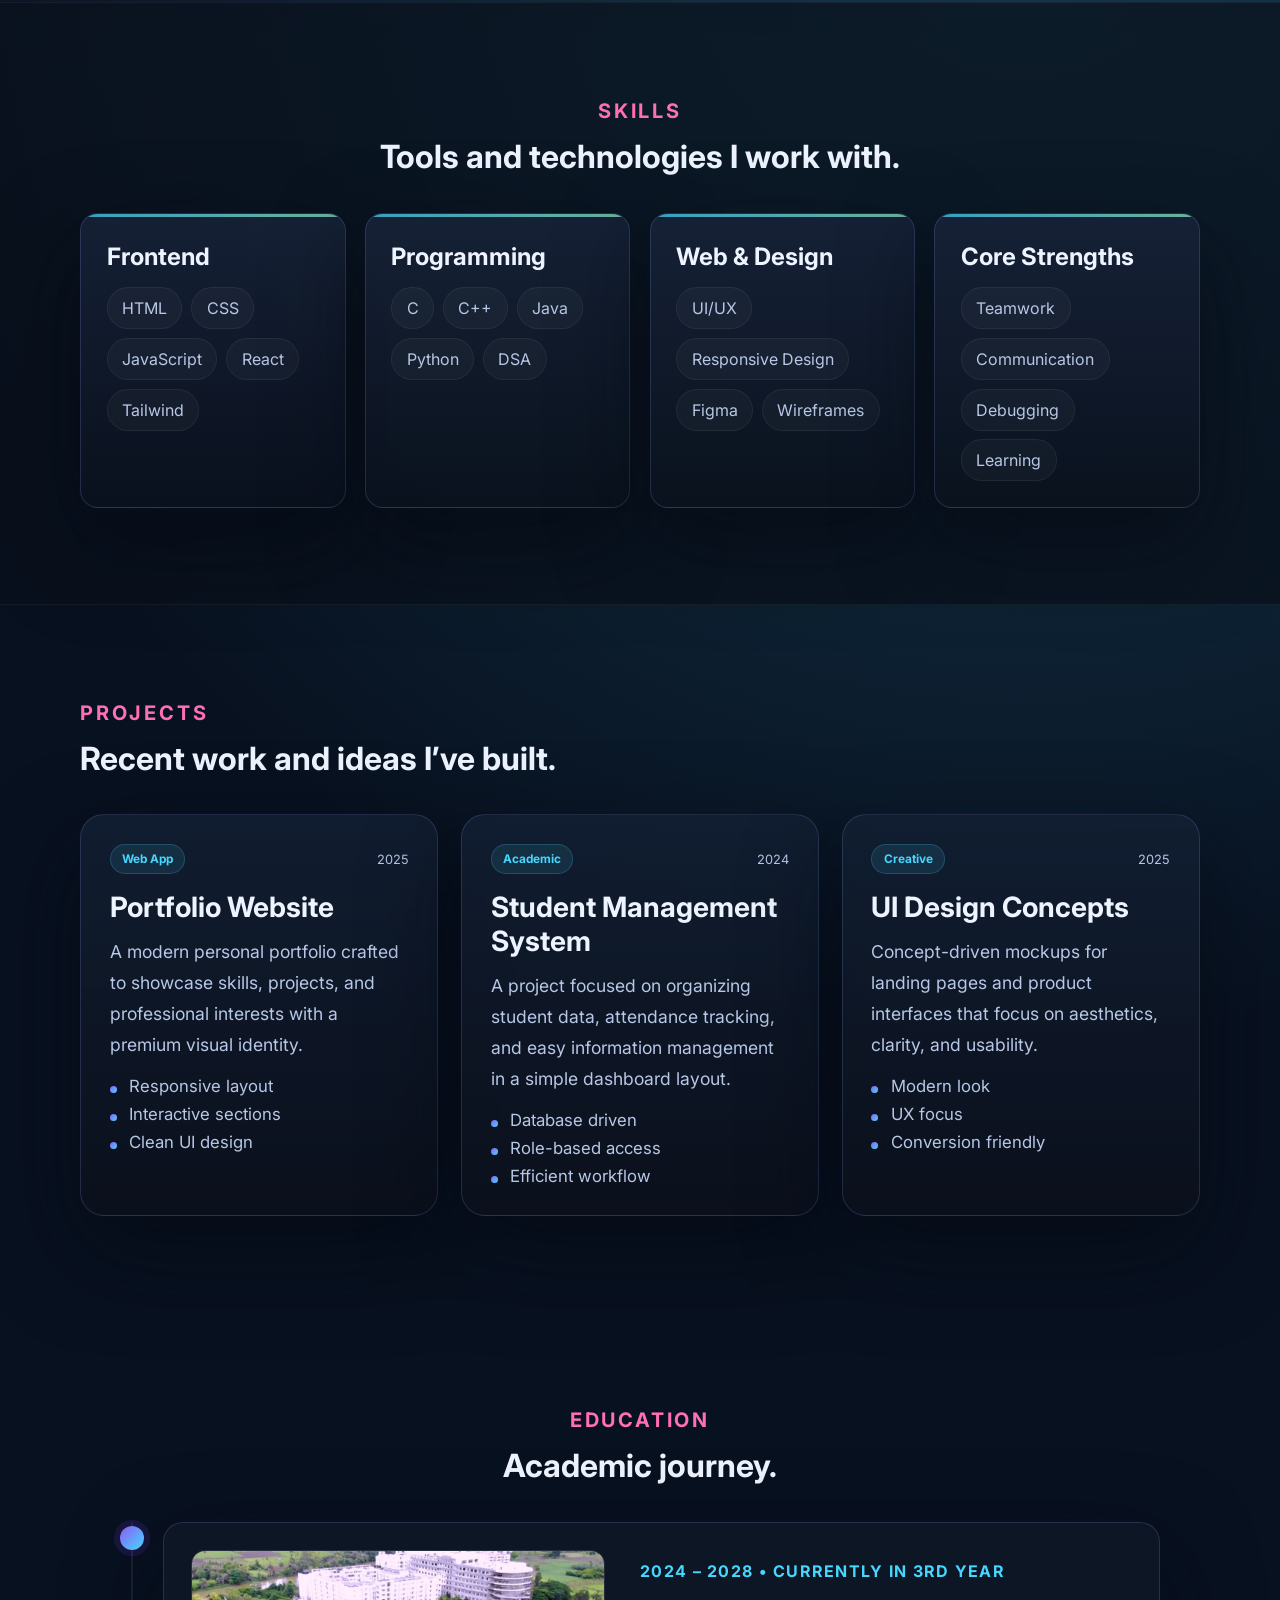
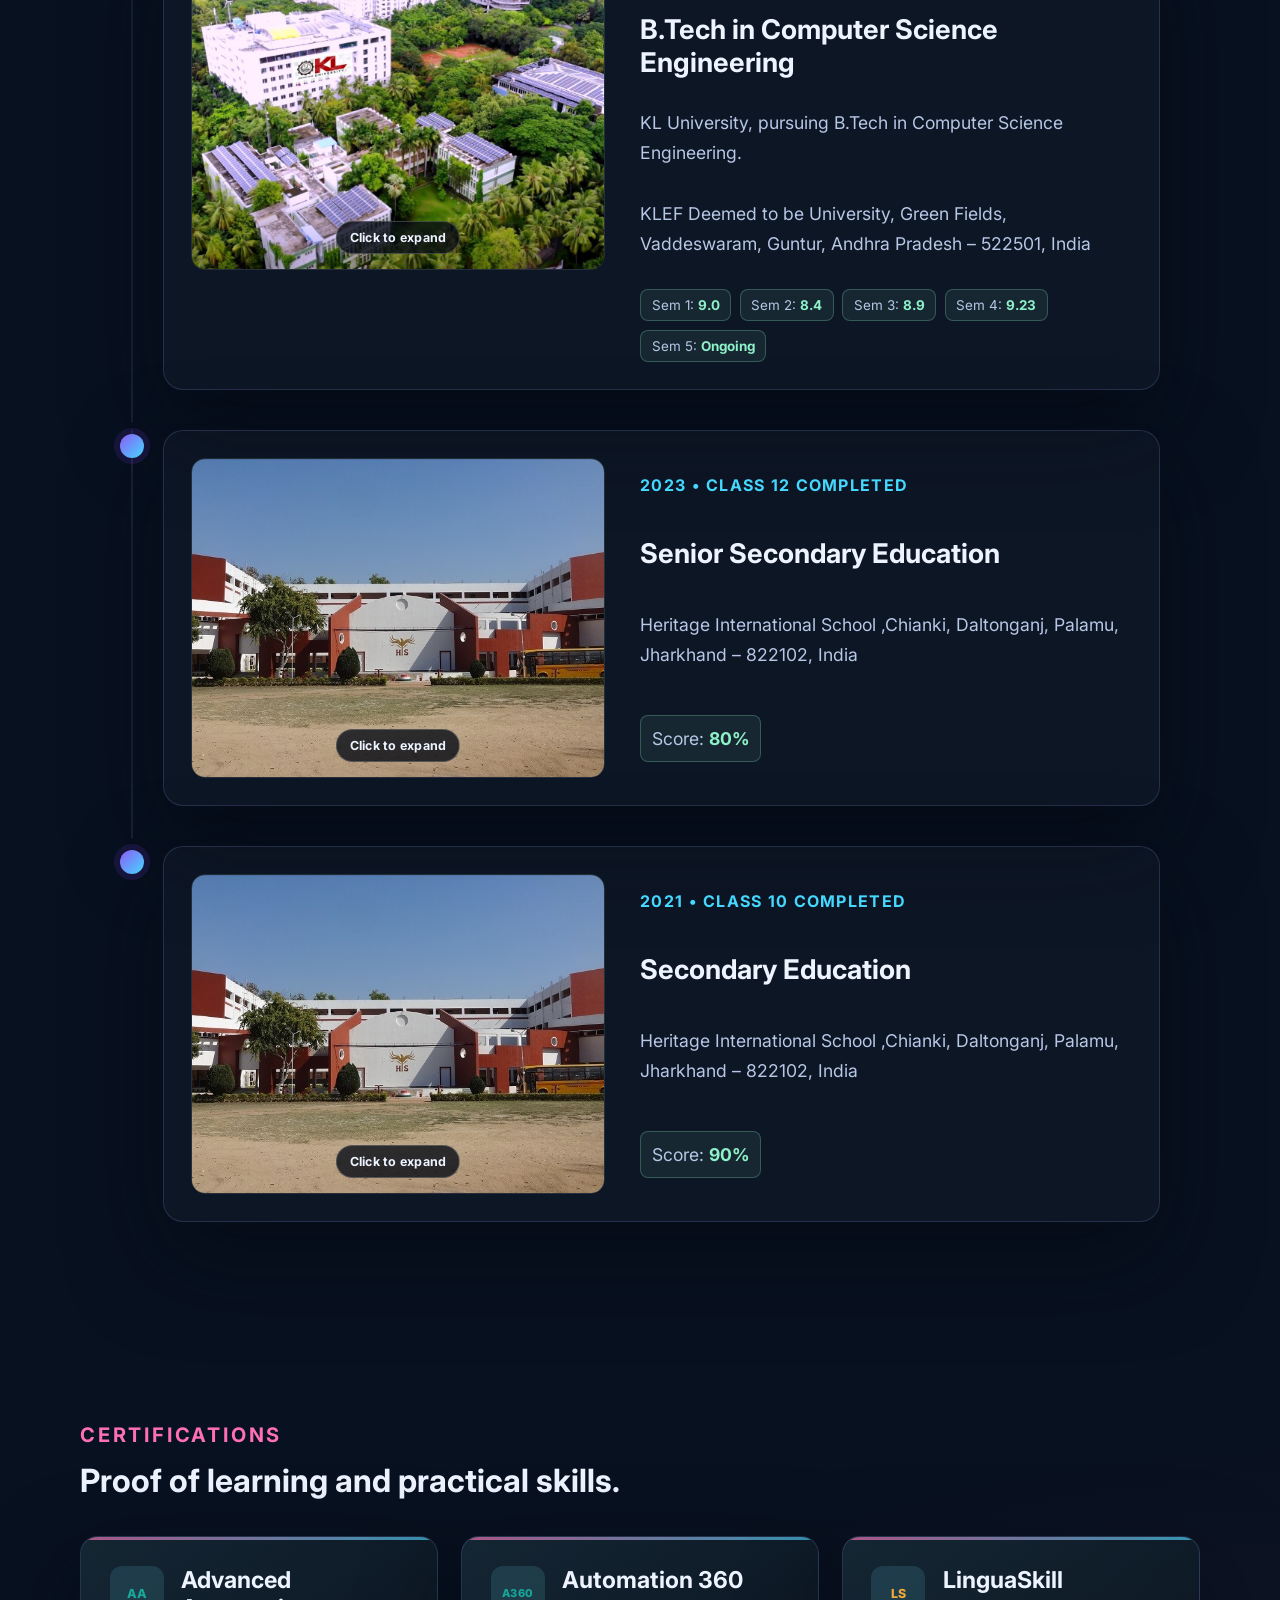
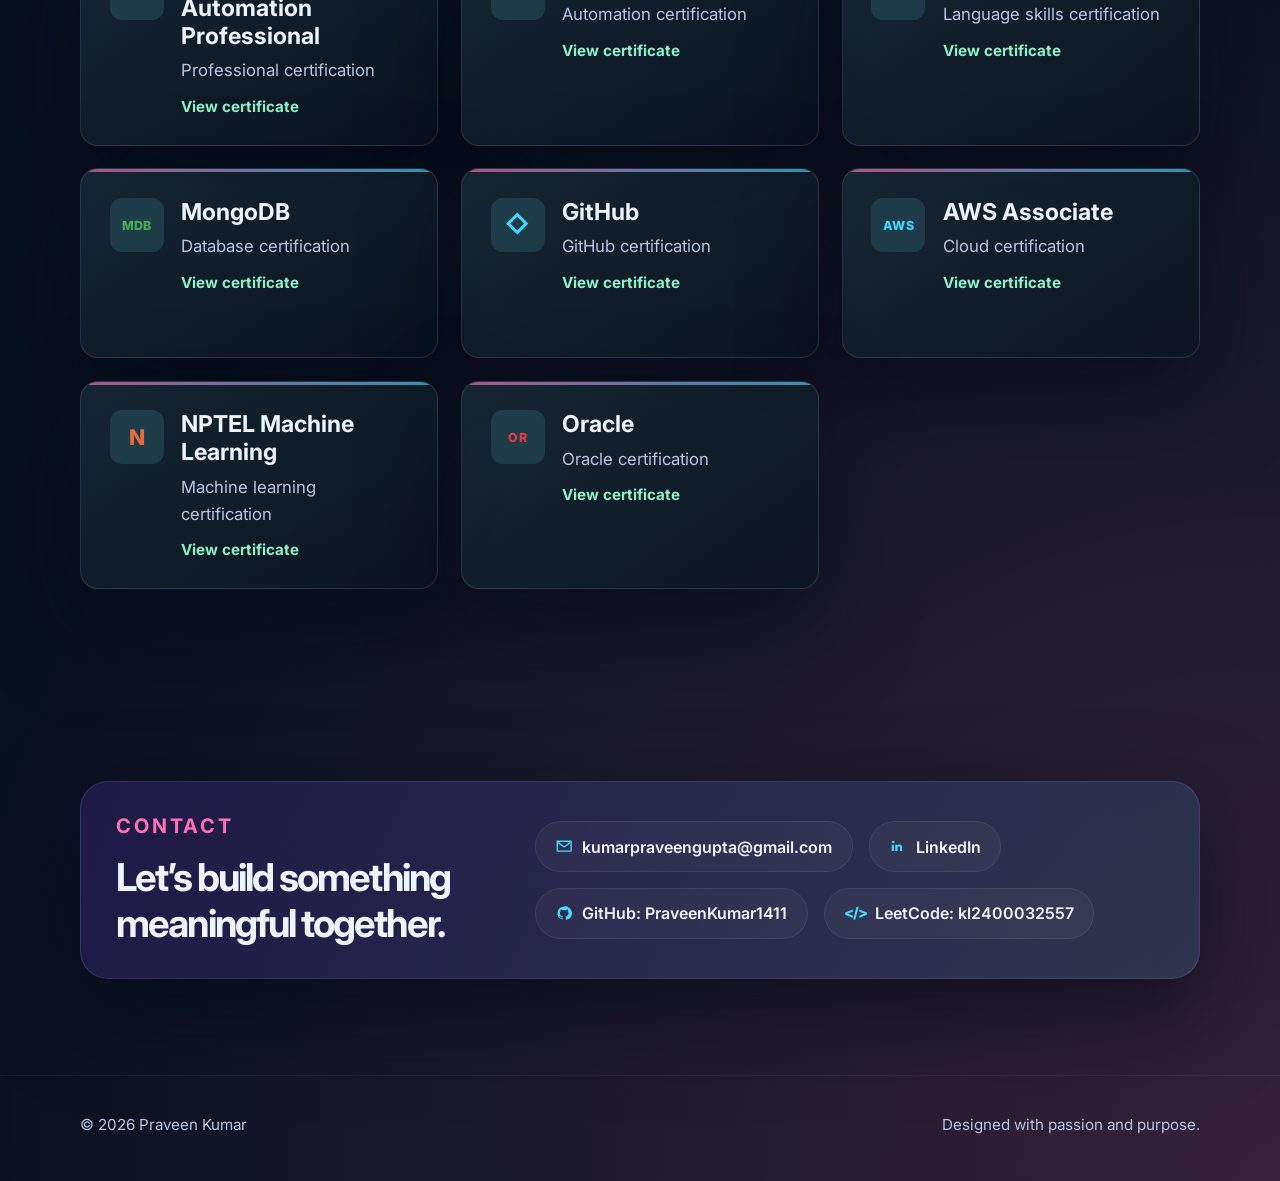
==== commit b94d54fd: "Add AWS associate certificate" ====
--- a/index.html
+++ b/index.html
@@ -328,9 +328,10 @@
             <div class="certification-grid">
               <a class="certification-card" href="certificates/advanced-automation-professional.pdf" target="_blank" rel="noreferrer"><span class="certification-icon cert-logo cert-logo-aa" aria-hidden="true">AA</span><div><h3>Advanced Automation Professional</h3><p>Professional certification</p><span class="certification-path">View certificate</span></div></a>
               <a class="certification-card" href="certificates/automation-360.pdf" target="_blank" rel="noreferrer"><span class="certification-icon cert-logo cert-logo-a360" aria-hidden="true">A360</span><div><h3>Automation 360</h3><p>Automation certification</p><span class="certification-path">View certificate</span></div></a>
-              <a class="certification-card" href="certificates/GITHUB.pdf" target="_blank" rel="noreferrer"><span class="certification-icon cert-logo cert-logo-github" aria-hidden="true">&#x25C7;</span><div><h3>GitHub</h3><p>GitHub certification</p><span class="certification-path">View certificate</span></div></a>
               <a class="certification-card" href="certificates/LinguaSkill.pdf" target="_blank" rel="noreferrer"><span class="certification-icon cert-logo cert-logo-ls" aria-hidden="true">LS</span><div><h3>LinguaSkill</h3><p>Language skills certification</p><span class="certification-path">View certificate</span></div></a>
               <a class="certification-card" href="certificates/MongoDB.pdf" target="_blank" rel="noreferrer"><span class="certification-icon cert-logo cert-logo-mdb" aria-hidden="true">MDB</span><div><h3>MongoDB</h3><p>Database certification</p><span class="certification-path">View certificate</span></div></a>
+              <a class="certification-card" href="certificates/GITHUB.pdf" target="_blank" rel="noreferrer"><span class="certification-icon cert-logo cert-logo-github" aria-hidden="true">&#x25C7;</span><div><h3>GitHub</h3><p>GitHub certification</p><span class="certification-path">View certificate</span></div></a>
+              <a class="certification-card" href="certificates/AWS%20ASSOCIATE.pdf" target="_blank" rel="noreferrer"><span class="certification-icon cert-logo cert-logo-aws" aria-hidden="true">AWS</span><div><h3>AWS Associate</h3><p>Cloud certification</p><span class="certification-path">View certificate</span></div></a>
               <a class="certification-card" href="certificates/nptel-machine-learning.pdf" target="_blank" rel="noreferrer"><span class="certification-icon cert-logo cert-logo-nptel" aria-hidden="true">N</span><div><h3>NPTEL Machine Learning</h3><p>Machine learning certification</p><span class="certification-path">View certificate</span></div></a>
               <a class="certification-card" href="certificates/ORACLE.pdf" target="_blank" rel="noreferrer"><span class="certification-icon cert-logo cert-logo-oracle" aria-hidden="true">OR</span><div><h3>Oracle</h3><p>Oracle certification</p><span class="certification-path">View certificate</span></div></a>
             </div>
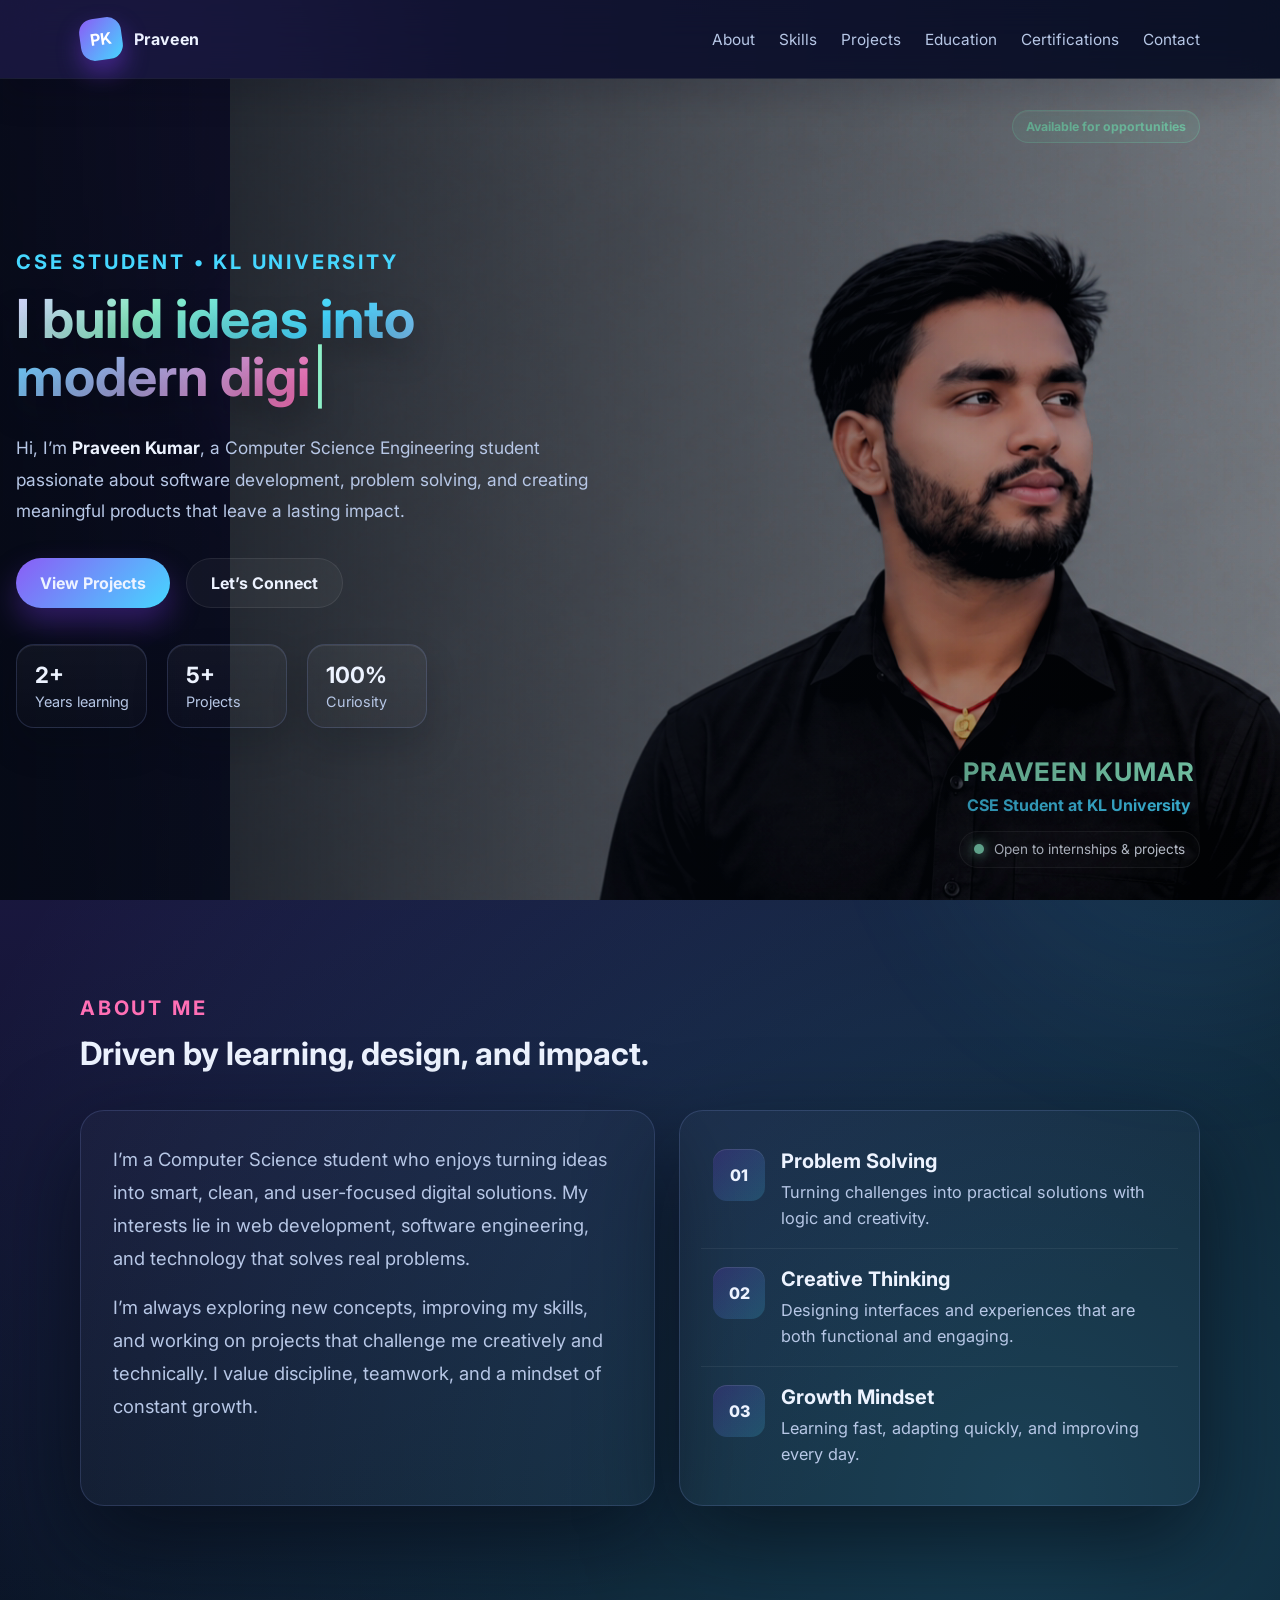
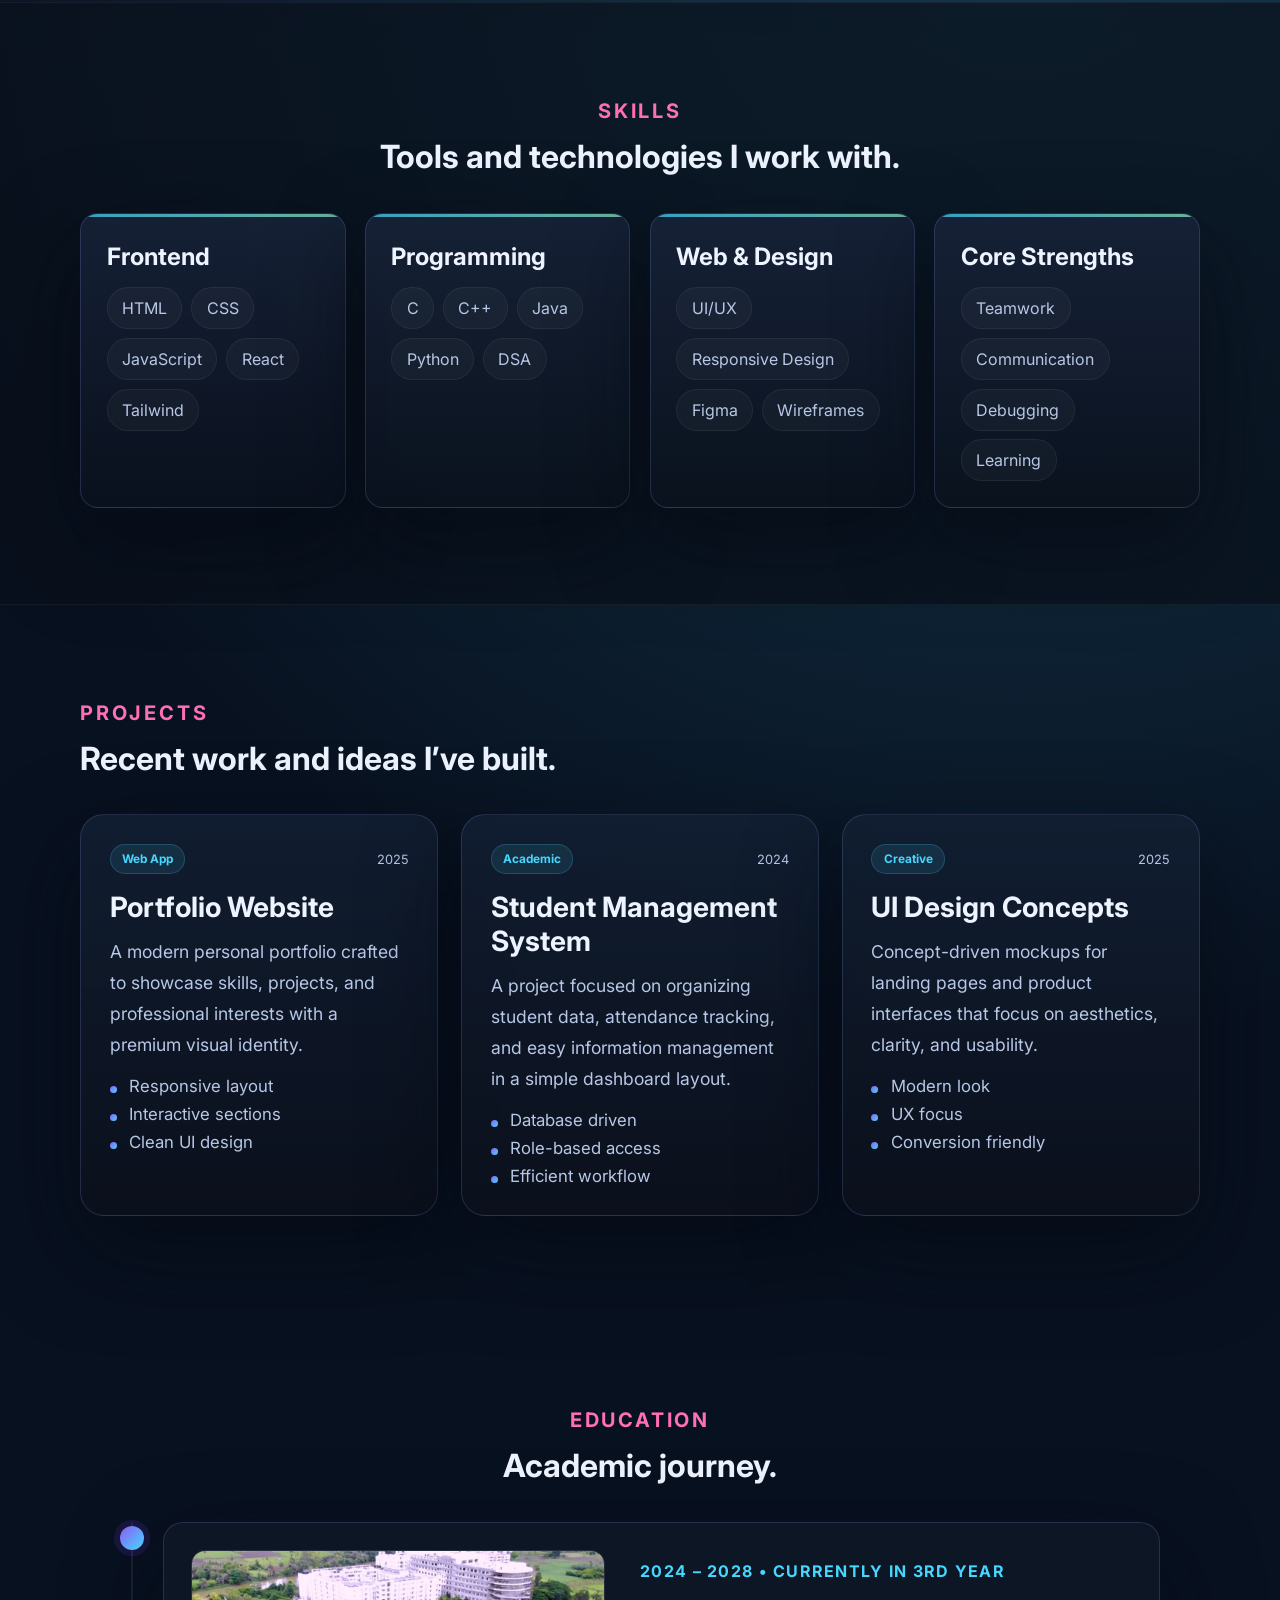
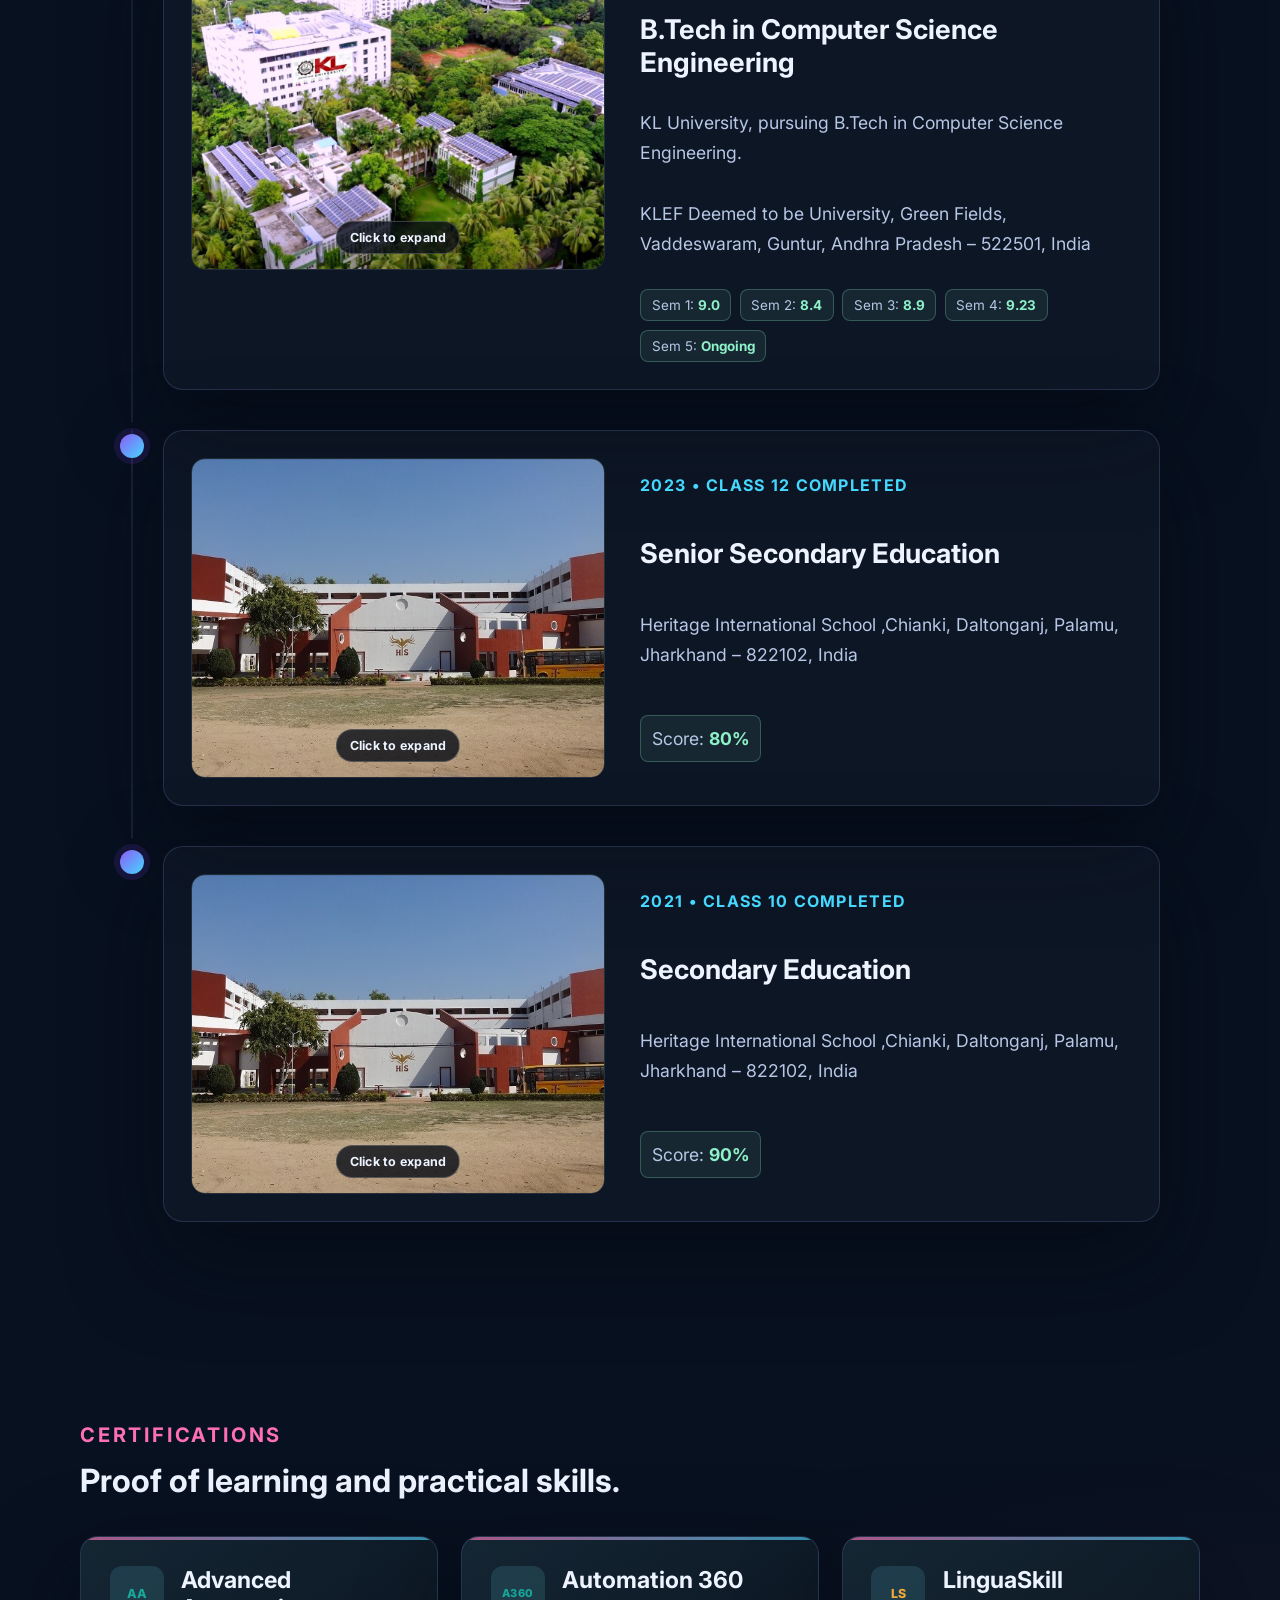
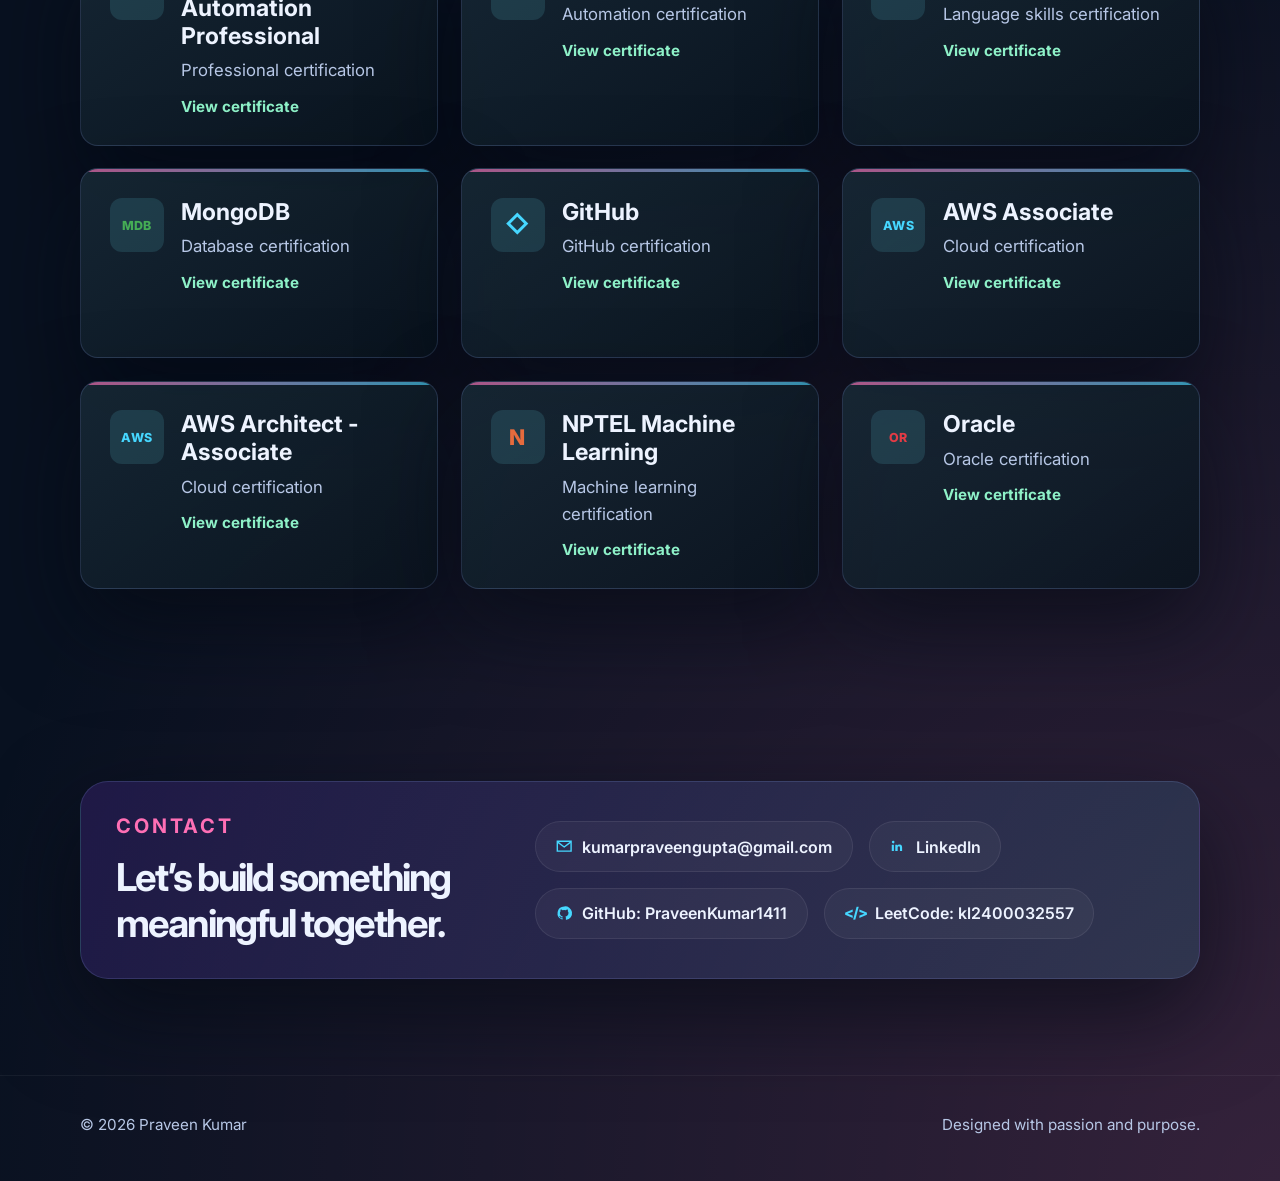
==== commit 11591fea: "Add AWS architect associate certificate Co-authored-by: Copilot <223556219+Copilot@users.noreply.git" ====
--- a/index.html
+++ b/index.html
@@ -332,6 +332,7 @@
               <a class="certification-card" href="certificates/MongoDB.pdf" target="_blank" rel="noreferrer"><span class="certification-icon cert-logo cert-logo-mdb" aria-hidden="true">MDB</span><div><h3>MongoDB</h3><p>Database certification</p><span class="certification-path">View certificate</span></div></a>
               <a class="certification-card" href="certificates/GITHUB.pdf" target="_blank" rel="noreferrer"><span class="certification-icon cert-logo cert-logo-github" aria-hidden="true">&#x25C7;</span><div><h3>GitHub</h3><p>GitHub certification</p><span class="certification-path">View certificate</span></div></a>
               <a class="certification-card" href="certificates/AWS%20ASSOCIATE.pdf" target="_blank" rel="noreferrer"><span class="certification-icon cert-logo cert-logo-aws" aria-hidden="true">AWS</span><div><h3>AWS Associate</h3><p>Cloud certification</p><span class="certification-path">View certificate</span></div></a>
+              <a class="certification-card" href="certificates/AWS%20ARCHITECT%20-%20ASSOCIATE.pdf" target="_blank" rel="noreferrer"><span class="certification-icon cert-logo cert-logo-aws" aria-hidden="true">AWS</span><div><h3>AWS Architect - Associate</h3><p>Cloud certification</p><span class="certification-path">View certificate</span></div></a>
               <a class="certification-card" href="certificates/nptel-machine-learning.pdf" target="_blank" rel="noreferrer"><span class="certification-icon cert-logo cert-logo-nptel" aria-hidden="true">N</span><div><h3>NPTEL Machine Learning</h3><p>Machine learning certification</p><span class="certification-path">View certificate</span></div></a>
               <a class="certification-card" href="certificates/ORACLE.pdf" target="_blank" rel="noreferrer"><span class="certification-icon cert-logo cert-logo-oracle" aria-hidden="true">OR</span><div><h3>Oracle</h3><p>Oracle certification</p><span class="certification-path">View certificate</span></div></a>
             </div>
--- a/style.css
+++ b/style.css
@@ -214,6 +214,126 @@
   opacity: 0;
   transform: translateY(-8px) scale(1.03);
   transition: opacity 0.45s ease, transform 0.45s ease;
+}
+
+.section-transition {
+  position: fixed;
+  inset: 0;
+  z-index: 110;
+  display: grid;
+  place-items: center;
+  overflow: hidden;
+  background: #050914;
+  opacity: 0;
+  transition: opacity 0.35s ease, background 0.9s ease;
+}
+
+.section-transition.is-live {
+  opacity: 1;
+}
+
+.section-transition::before,
+.section-transition::after {
+  content: '';
+  position: absolute;
+  top: 0;
+  bottom: 0;
+  width: 50.5%;
+  background: linear-gradient(135deg, rgba(16, 27, 49, 0.98), rgba(7, 16, 30, 0.98));
+  box-shadow: 0 0 80px rgba(70, 215, 255, 0.08);
+  transition: transform 1.15s cubic-bezier(0.77, 0, 0.18, 1), box-shadow 1.15s ease;
+}
+
+.section-transition::before {
+  left: 0;
+  transform-origin: left;
+}
+
+.section-transition::after {
+  right: 0;
+  transform-origin: right;
+}
+
+.section-transition-title {
+  position: relative;
+  z-index: 1;
+  color: var(--text);
+  font-size: clamp(2.7rem, 8vw, 7rem);
+  font-weight: 800;
+  letter-spacing: 0;
+  opacity: 0;
+  filter: blur(12px);
+  transform: translateY(18px) scale(0.94);
+  animation: section-title-in 0.9s 0.1s cubic-bezier(0.22, 1, 0.36, 1) forwards;
+}
+
+.section-transition.is-opening::before,
+.section-transition.is-opening::after {
+  transform: scaleX(0);
+}
+
+.section-transition.is-opening .section-transition-title {
+  opacity: 0;
+  filter: blur(8px);
+  transform: translateY(-8px) scale(1.04);
+  transition: opacity 0.5s ease, filter 0.5s ease, transform 0.5s ease;
+}
+
+.section-transition-content {
+  position: relative;
+  z-index: 1;
+  display: grid;
+  justify-items: center;
+  gap: 1.4rem;
+}
+
+.section-transition-mark {
+  display: grid;
+  width: 76px;
+  height: 76px;
+  place-items: center;
+  border: 1px solid rgba(70, 215, 255, 0.65);
+  border-radius: 24px;
+  background: rgba(70, 215, 255, 0.1);
+  box-shadow: 0 0 32px rgba(70, 215, 255, 0.18);
+  color: var(--cyan);
+  font-size: 0.78rem;
+  font-weight: 900;
+  letter-spacing: 0.12em;
+  opacity: 0;
+  filter: blur(10px);
+  transform: translateY(14px) rotate(-8deg) scale(0.86);
+  animation: section-mark-in 0.8s 0.04s cubic-bezier(0.22, 1, 0.36, 1) forwards;
+}
+
+.section-transition-mark-certifications {
+  border-color: rgba(255, 111, 181, 0.7);
+  background: rgba(255, 111, 181, 0.1);
+  box-shadow: 0 0 32px rgba(255, 111, 181, 0.18);
+  color: var(--rose);
+}
+
+.section-transition.is-opening .section-transition-mark {
+  opacity: 0;
+  filter: blur(8px);
+  transform: translateY(-8px) rotate(8deg) scale(1.05);
+  transition: opacity 0.5s ease, filter 0.5s ease, transform 0.5s ease;
+}
+
+@keyframes section-mark-in {
+  35%, 72% {
+    opacity: 1;
+    filter: blur(0);
+    transform: translateY(0) rotate(0) scale(1);
+  }
+}
+
+@keyframes section-title-in {
+  35%, 72% {
+    opacity: 1;
+    filter: blur(0);
+    transform: translateY(0) scale(1);
+  }
 }
 
 body::before,
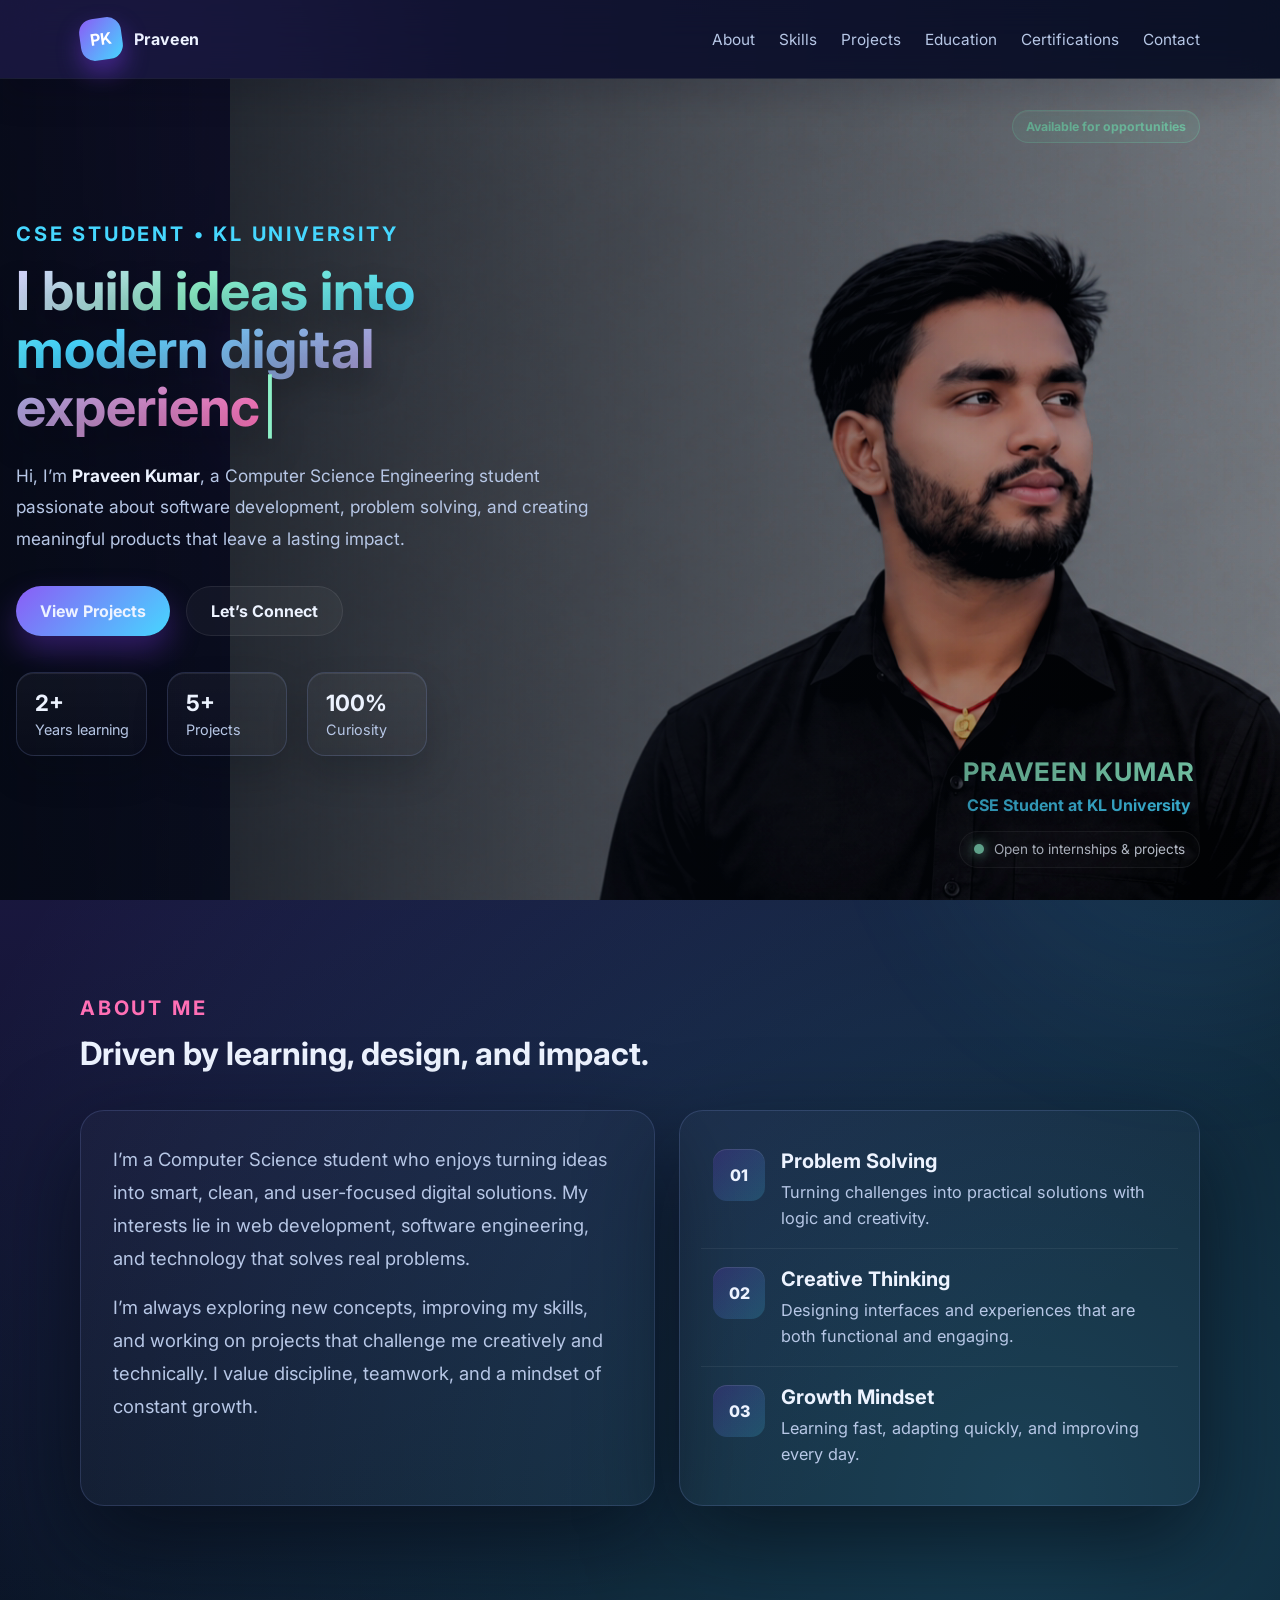
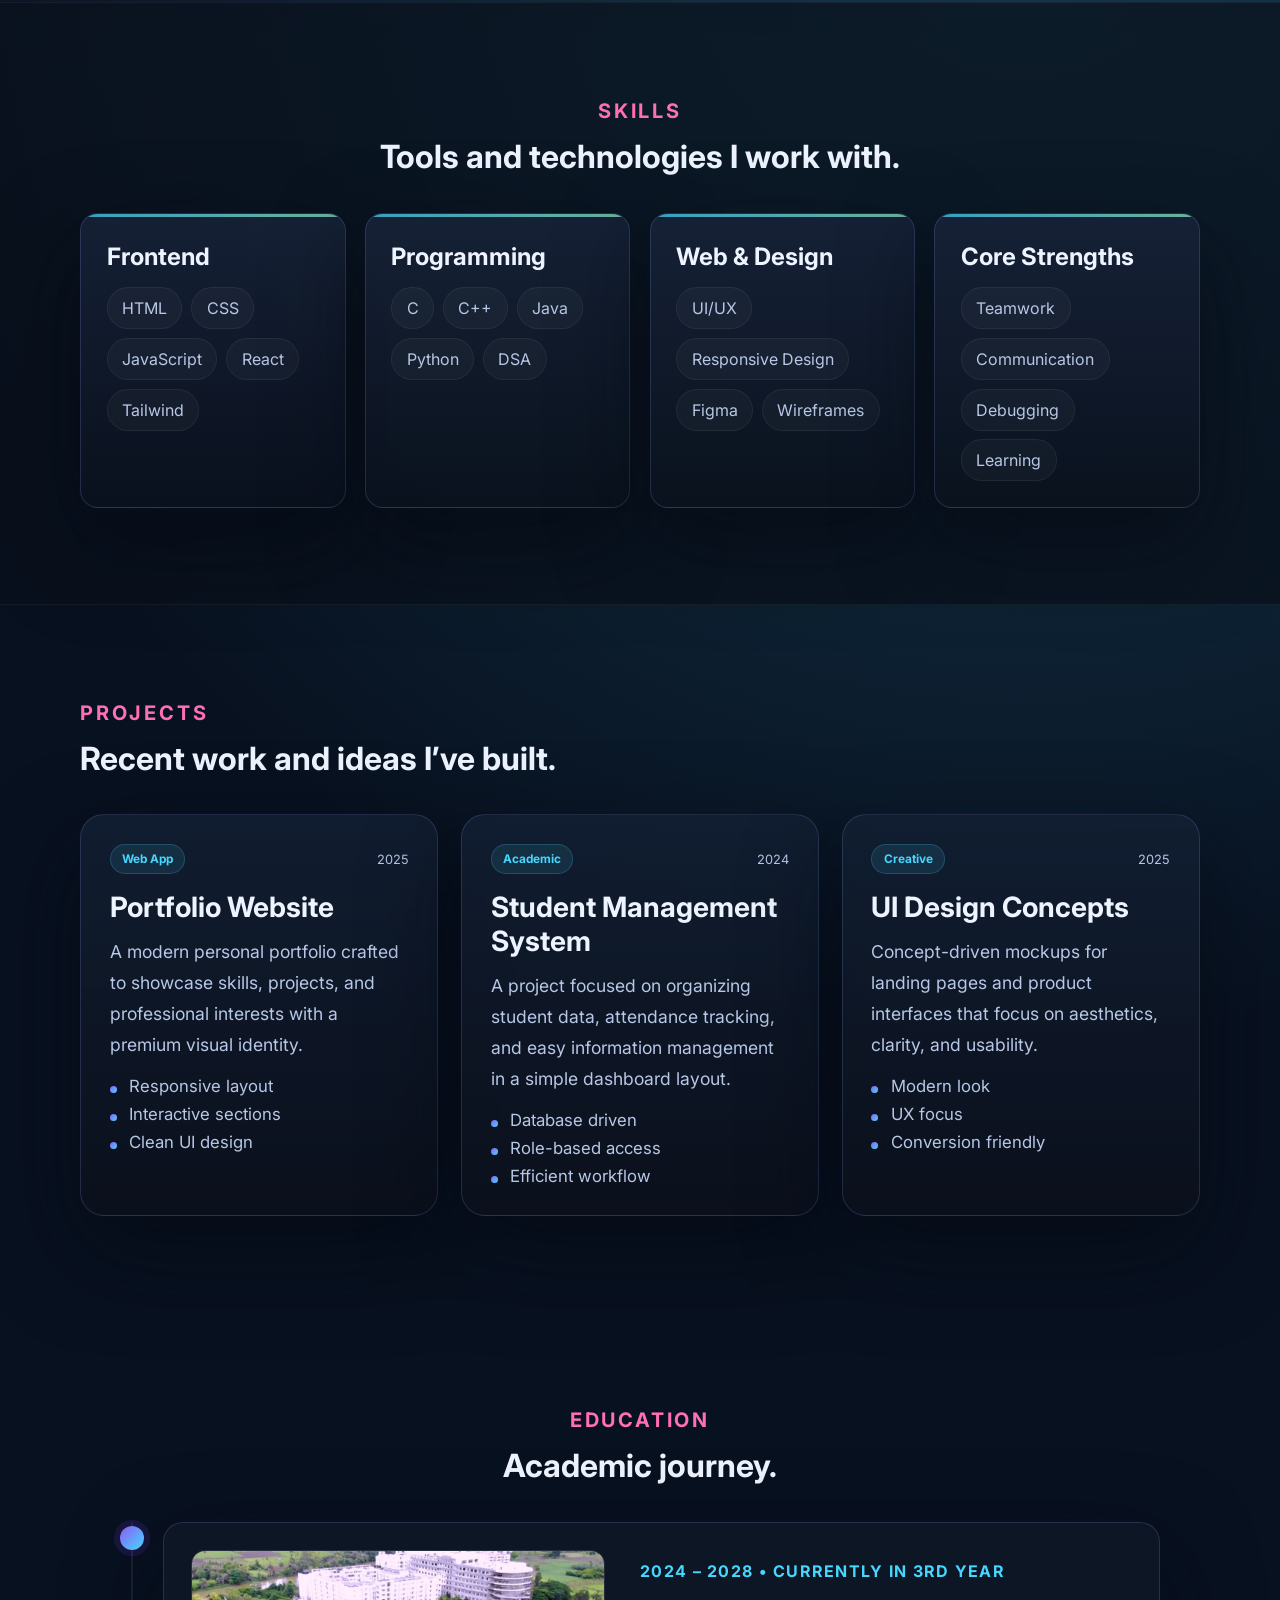
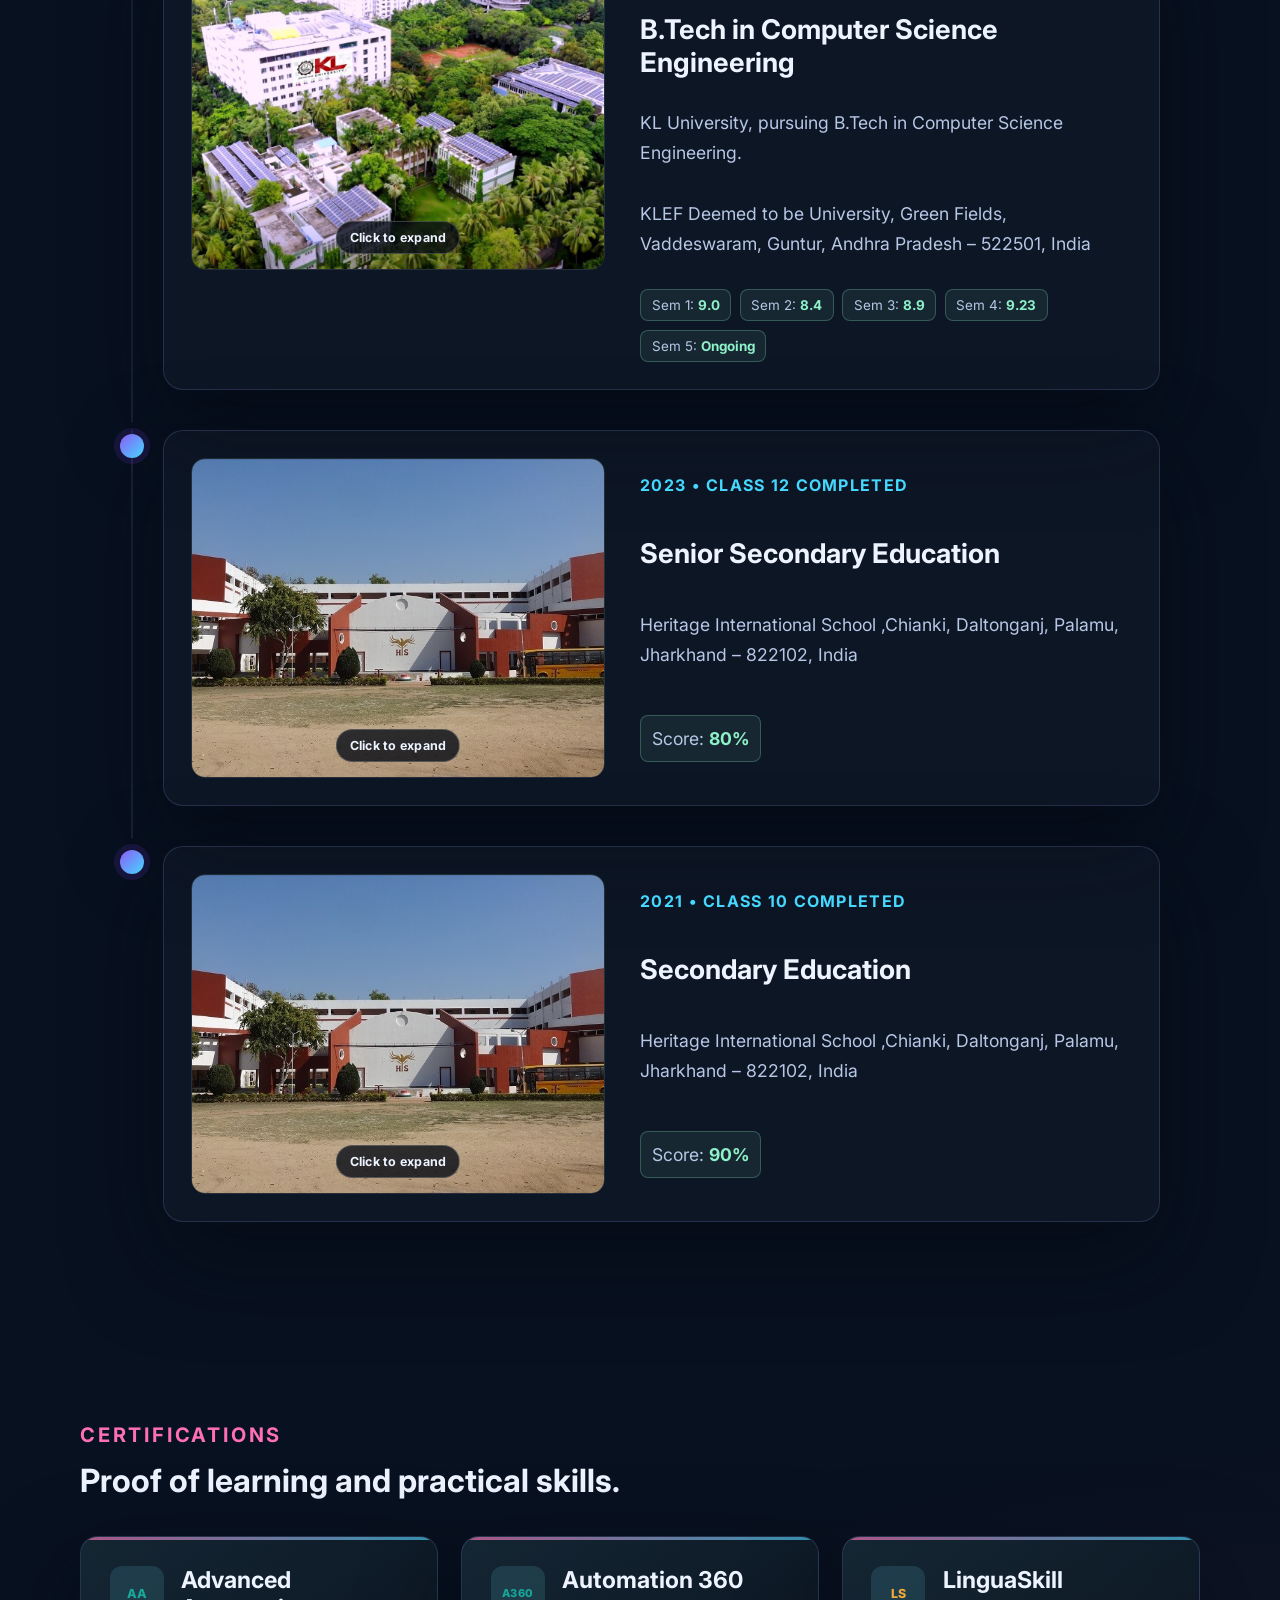
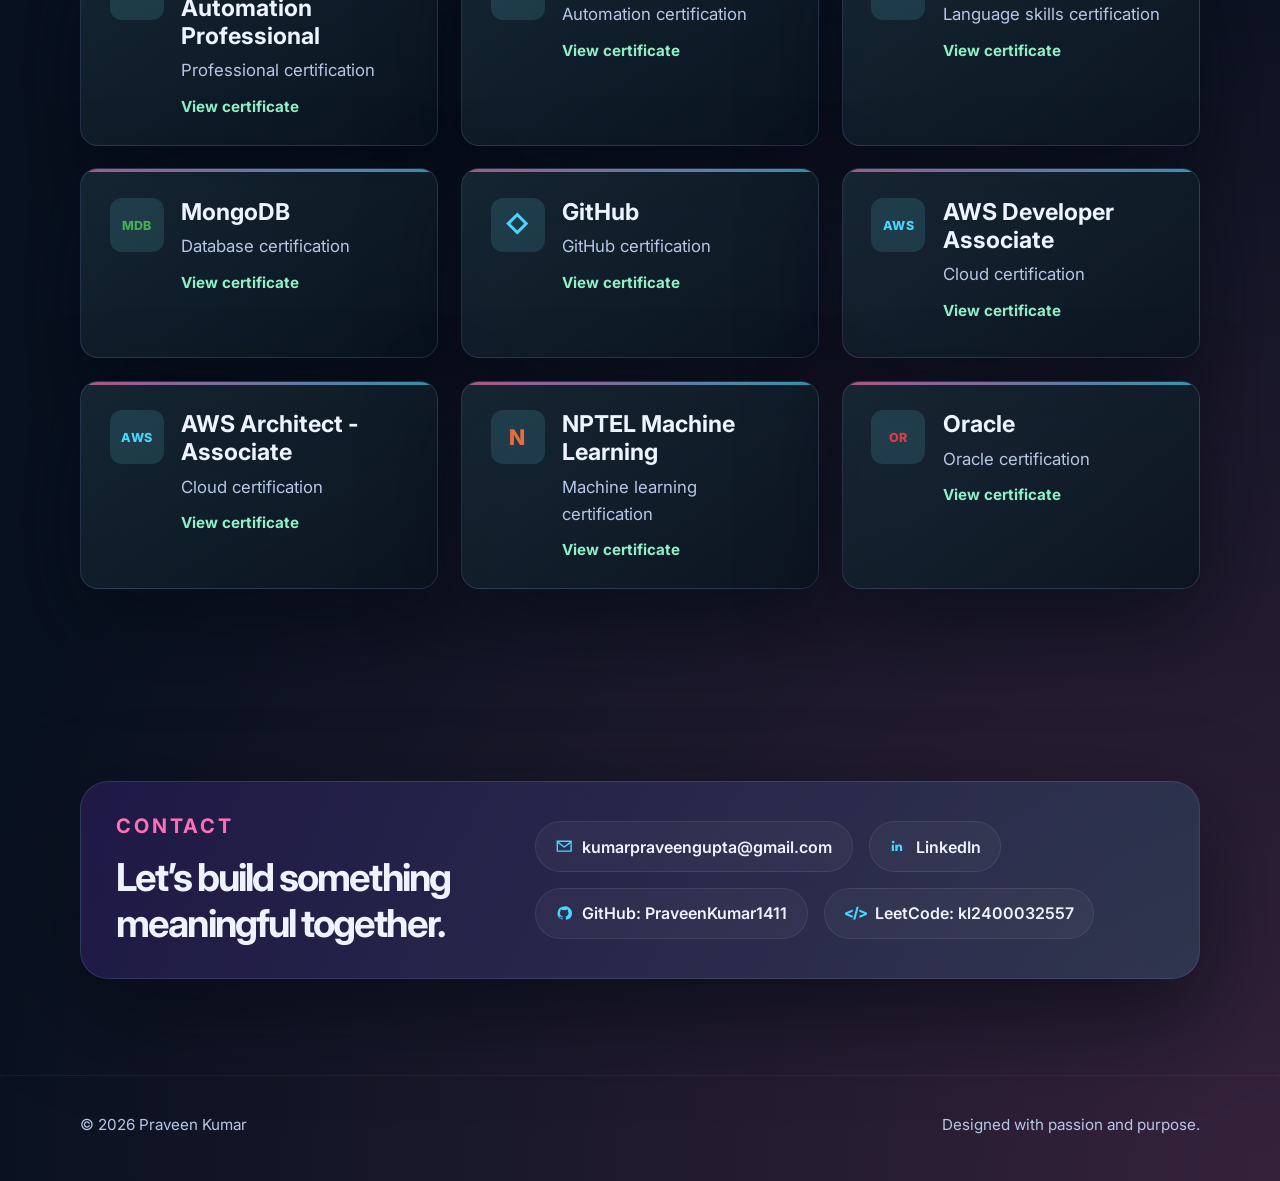
==== commit 7bb8197a: "Rename AWS developer associate certificate Co-authored-by: Copilot <223556219+Copilot@users.noreply." ====
--- a/index.html
+++ b/index.html
@@ -331,7 +331,7 @@
               <a class="certification-card" href="certificates/LinguaSkill.pdf" target="_blank" rel="noreferrer"><span class="certification-icon cert-logo cert-logo-ls" aria-hidden="true">LS</span><div><h3>LinguaSkill</h3><p>Language skills certification</p><span class="certification-path">View certificate</span></div></a>
               <a class="certification-card" href="certificates/MongoDB.pdf" target="_blank" rel="noreferrer"><span class="certification-icon cert-logo cert-logo-mdb" aria-hidden="true">MDB</span><div><h3>MongoDB</h3><p>Database certification</p><span class="certification-path">View certificate</span></div></a>
               <a class="certification-card" href="certificates/GITHUB.pdf" target="_blank" rel="noreferrer"><span class="certification-icon cert-logo cert-logo-github" aria-hidden="true">&#x25C7;</span><div><h3>GitHub</h3><p>GitHub certification</p><span class="certification-path">View certificate</span></div></a>
-              <a class="certification-card" href="certificates/AWS%20ASSOCIATE.pdf" target="_blank" rel="noreferrer"><span class="certification-icon cert-logo cert-logo-aws" aria-hidden="true">AWS</span><div><h3>AWS Associate</h3><p>Cloud certification</p><span class="certification-path">View certificate</span></div></a>
+              <a class="certification-card" href="certificates/AWS%20DEVELOPER%20ASSOCIATE.pdf" target="_blank" rel="noreferrer"><span class="certification-icon cert-logo cert-logo-aws" aria-hidden="true">AWS</span><div><h3>AWS Developer Associate</h3><p>Cloud certification</p><span class="certification-path">View certificate</span></div></a>
               <a class="certification-card" href="certificates/AWS%20ARCHITECT%20-%20ASSOCIATE.pdf" target="_blank" rel="noreferrer"><span class="certification-icon cert-logo cert-logo-aws" aria-hidden="true">AWS</span><div><h3>AWS Architect - Associate</h3><p>Cloud certification</p><span class="certification-path">View certificate</span></div></a>
               <a class="certification-card" href="certificates/nptel-machine-learning.pdf" target="_blank" rel="noreferrer"><span class="certification-icon cert-logo cert-logo-nptel" aria-hidden="true">N</span><div><h3>NPTEL Machine Learning</h3><p>Machine learning certification</p><span class="certification-path">View certificate</span></div></a>
               <a class="certification-card" href="certificates/ORACLE.pdf" target="_blank" rel="noreferrer"><span class="certification-icon cert-logo cert-logo-oracle" aria-hidden="true">OR</span><div><h3>Oracle</h3><p>Oracle certification</p><span class="certification-path">View certificate</span></div></a>
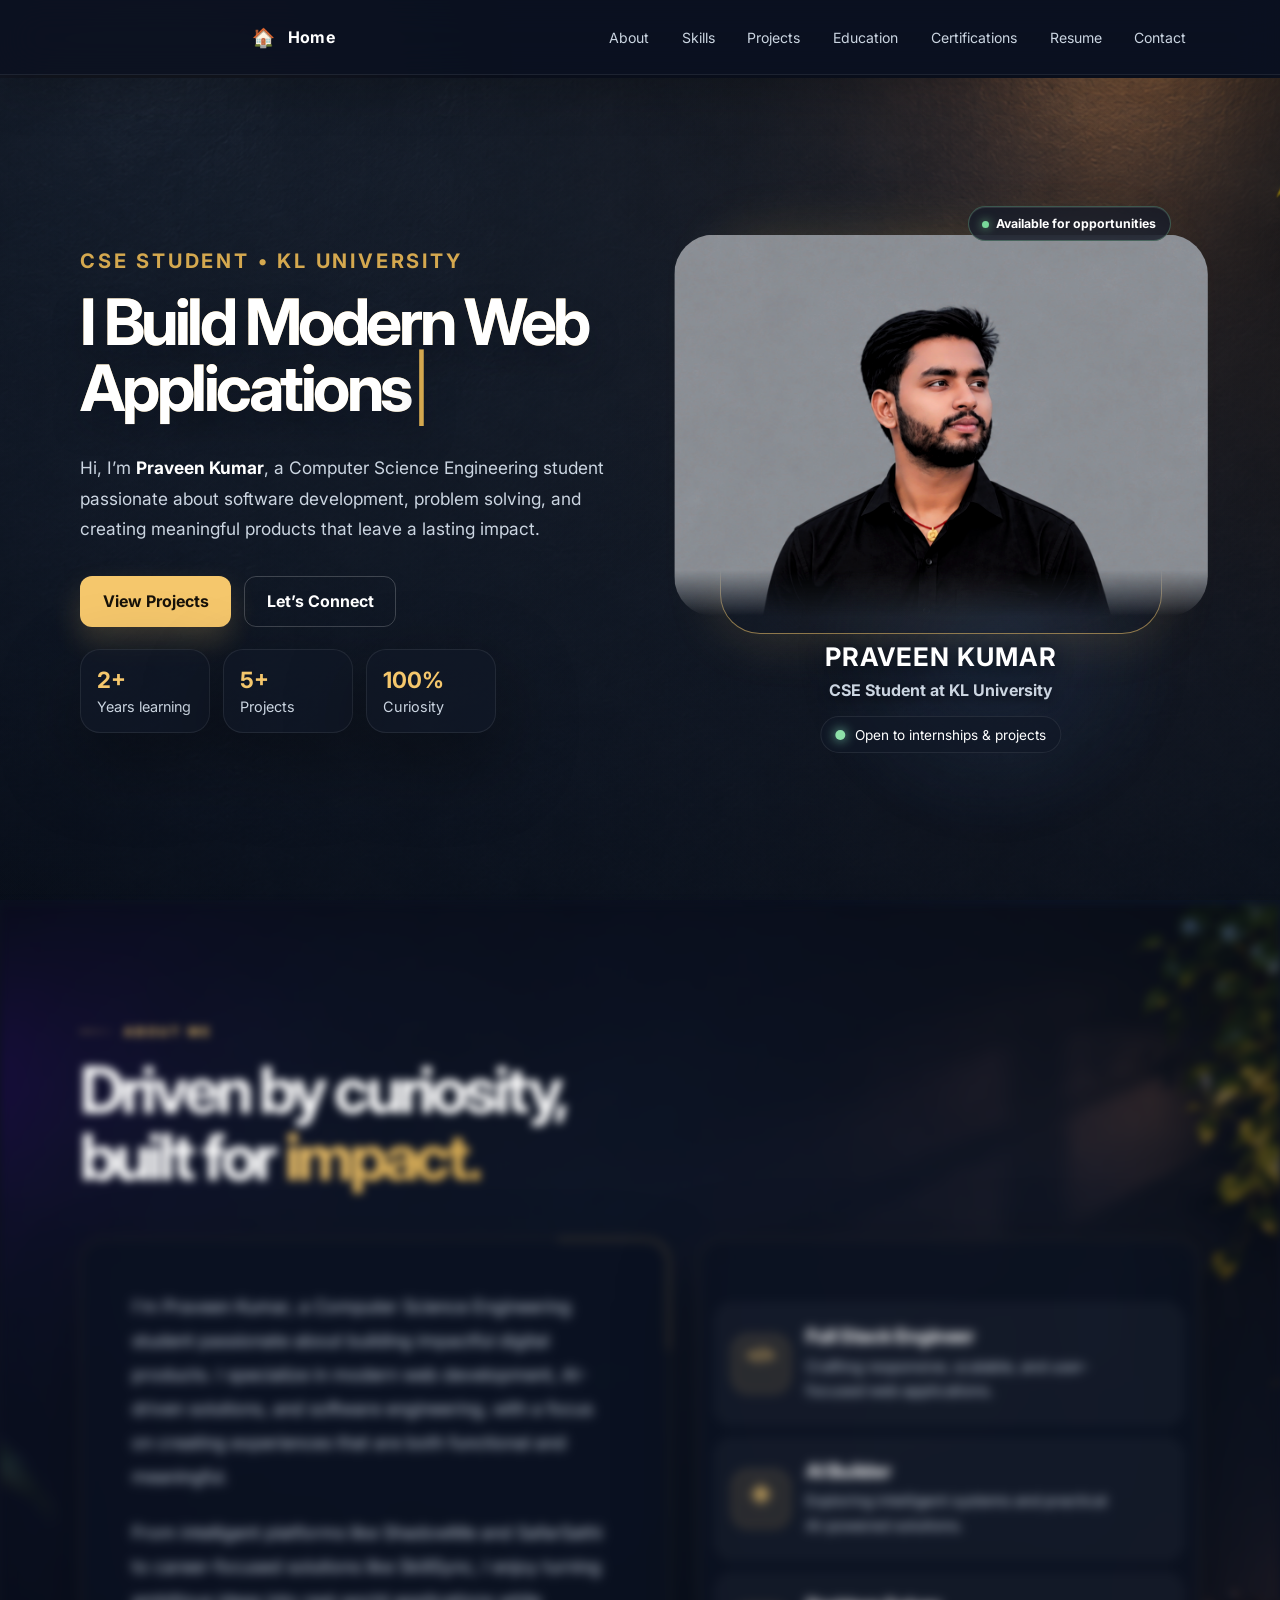
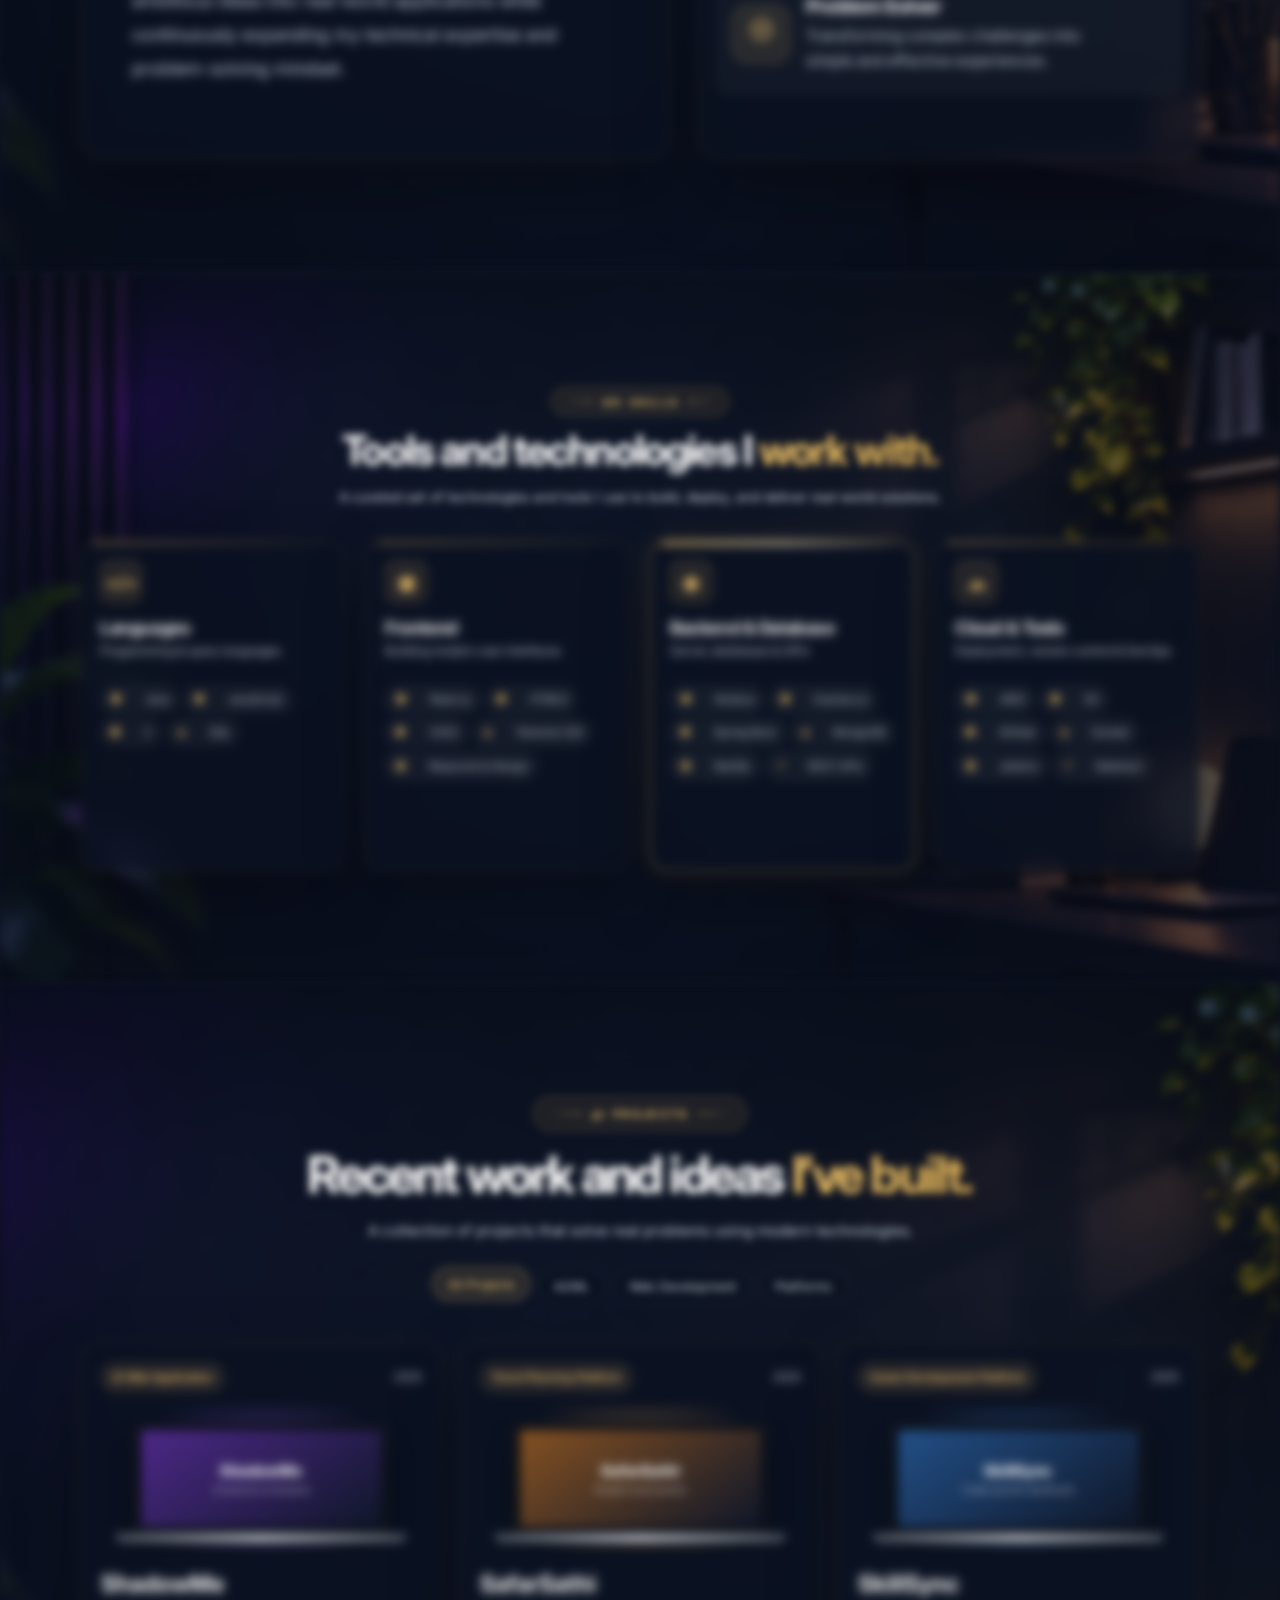
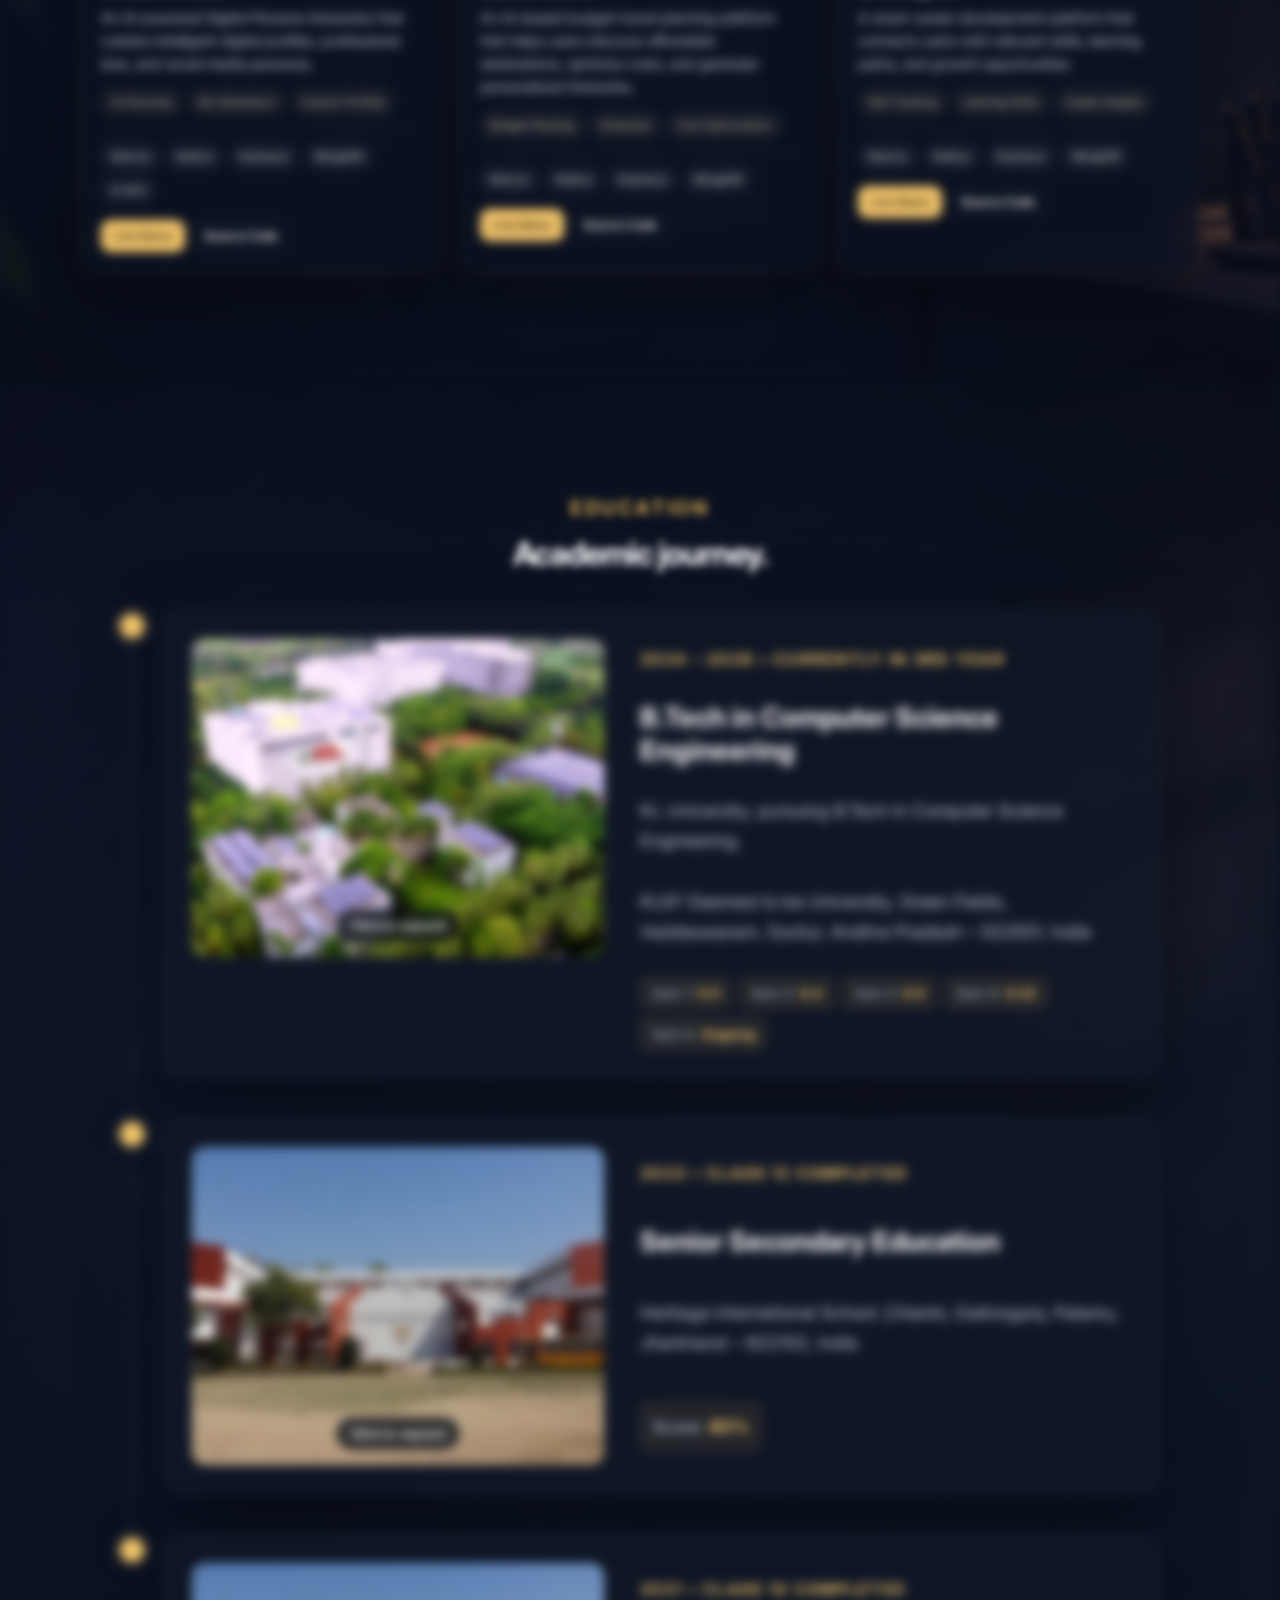
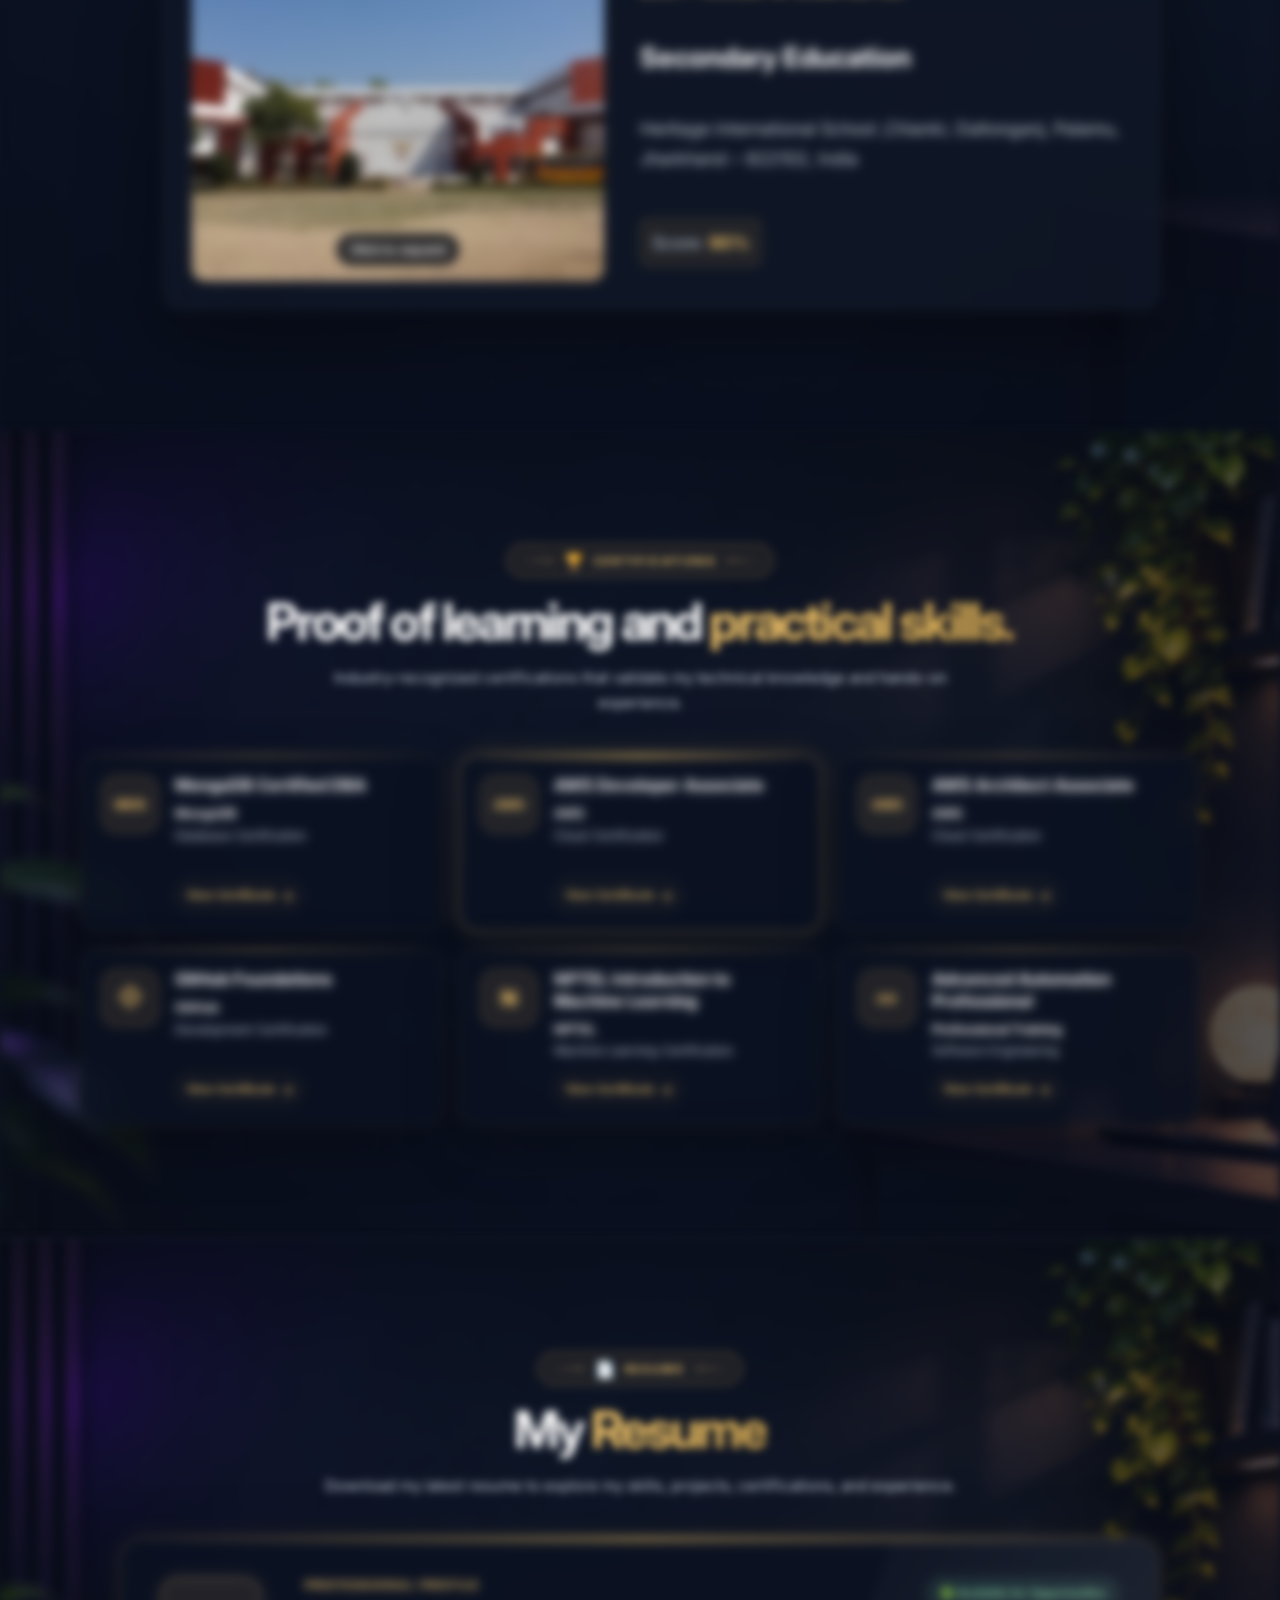
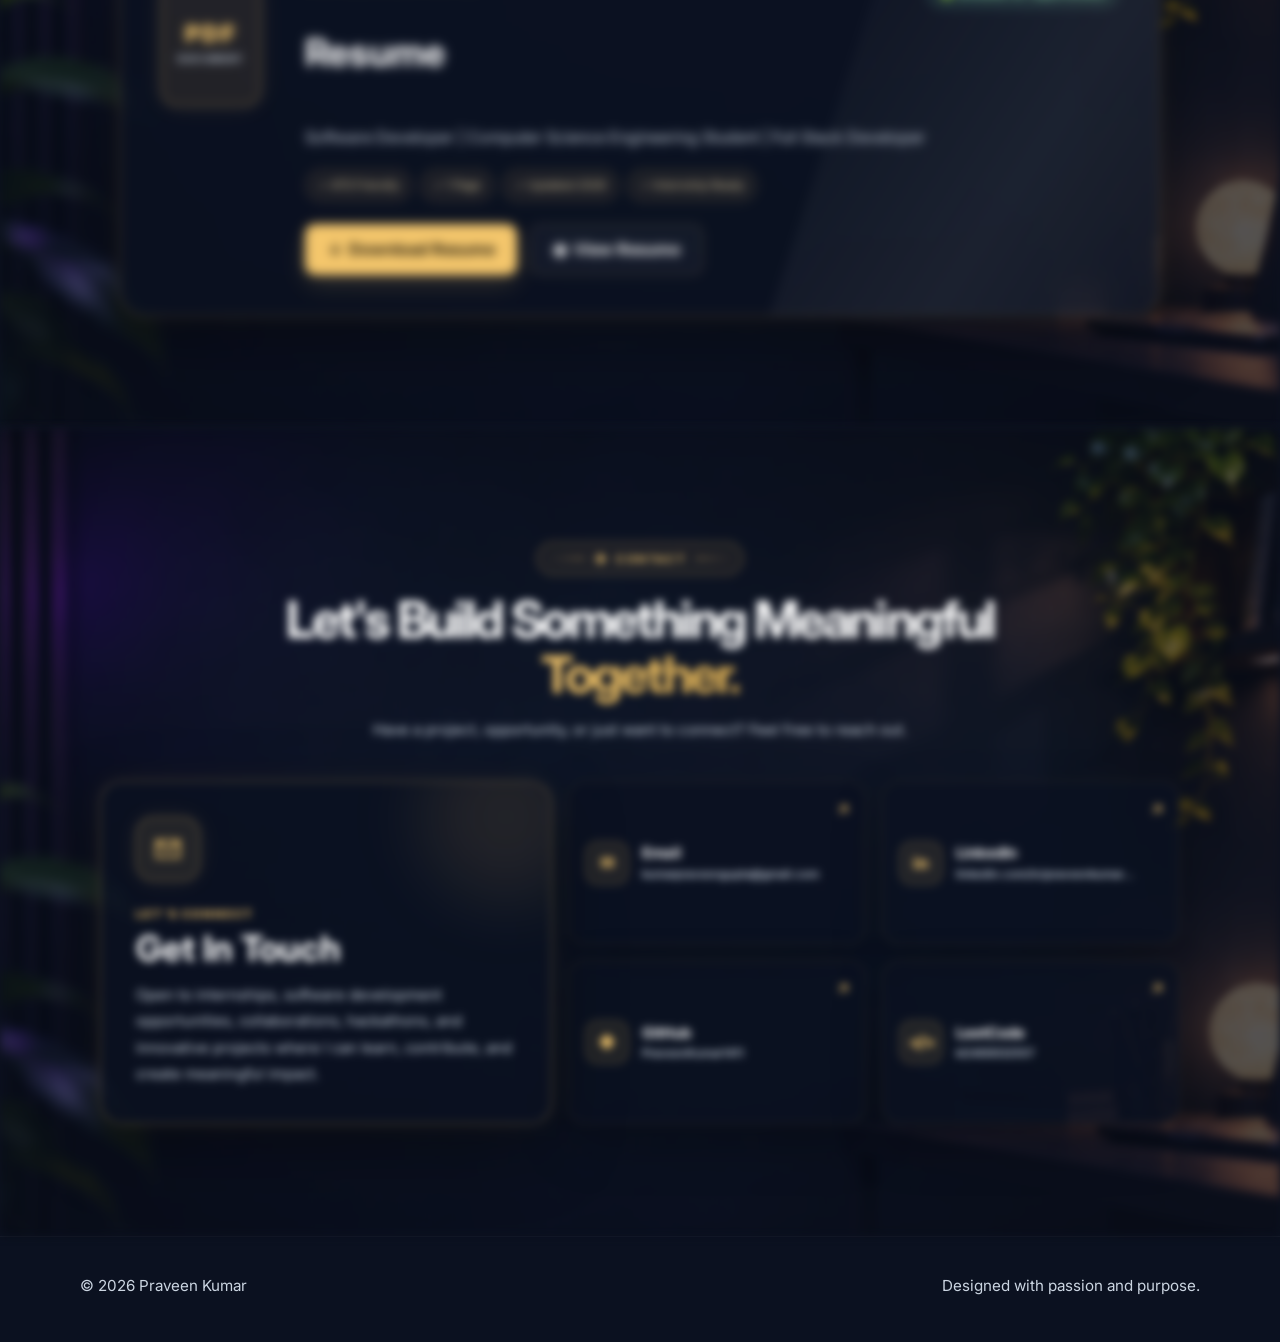
==== commit 268c449f: "fix: updated" ====
--- a/index.html
+++ b/index.html
@@ -31,9 +31,13 @@
     <div class="page-shell">
       <header class="site-header">
         <nav class="nav container">
+          <div class="visitor-counter" aria-live="polite">
+            <span class="visitor-status-dot" aria-hidden="true"></span>
+            <span class="visitor-count">Loading visits...</span>
+          </div>
           <a href="#home" class="brand">
-            <span class="brand-mark">PK</span>
-            <span>Praveen</span>
+            <span class="brand-mark" aria-hidden="true">🏠</span>
+            <span>Home</span>
           </a>
 
           <button class="nav-toggle" aria-label="Toggle navigation" aria-expanded="false">
@@ -48,6 +52,7 @@
             <a href="#projects">Projects</a>
             <a href="#education">Education</a>
             <a href="#certifications">Certifications</a>
+            <a href="#resume">Resume</a>
             <a href="#contact">Contact</a>
           </div>
         </nav>
@@ -99,46 +104,47 @@
         <section id="about" class="about container section-block">
           <div class="section-heading">
             <p class="eyebrow accent">About Me</p>
-            <h2>Driven by learning, design, and impact.</h2>
+            <h2>Driven by curiosity, built for <span class="about-highlight">impact.</span></h2>
           </div>
 
           <div class="about-grid">
             <div class="about-text card-panel">
               <p>
-                I’m a Computer Science student who enjoys turning ideas into smart,
-                clean, and user-focused digital solutions. My interests lie in web
-                development, software engineering, and technology that solves real
-                problems.
+                I'm Praveen Kumar, a Computer Science Engineering student passionate about
+                building impactful digital products. I specialize in modern web
+                development, AI-driven solutions, and software engineering, with a focus on
+                creating experiences that are both functional and meaningful.
               </p>
               <p>
-                I’m always exploring new concepts, improving my skills, and working on
-                projects that challenge me creatively and technically. I value discipline,
-                teamwork, and a mindset of constant growth.
+                From intelligent platforms like ShadowMe and SafarSathi to career-focused
+                solutions like SkillSync, I enjoy turning ambitious ideas into real-world
+                applications while continuously expanding my technical expertise and
+                problem-solving mindset.
               </p>
             </div>
 
             <div class="values card-panel">
               <div class="value-item">
-                <span class="value-icon">01</span>
+                <span class="value-icon value-icon-code" aria-hidden="true">01</span>
                 <div>
-                  <h3>Problem Solving</h3>
-                  <p>Turning challenges into practical solutions with logic and creativity.</p>
+                  <h3>Full Stack Engineer</h3>
+                  <p>Crafting responsive, scalable, and user-focused web applications.</p>
                 </div>
               </div>
 
               <div class="value-item">
-                <span class="value-icon">02</span>
+                <span class="value-icon value-icon-ai" aria-hidden="true">02</span>
                 <div>
-                  <h3>Creative Thinking</h3>
-                  <p>Designing interfaces and experiences that are both functional and engaging.</p>
+                  <h3>AI Builder</h3>
+                  <p>Exploring intelligent systems and practical AI-powered solutions.</p>
                 </div>
               </div>
 
               <div class="value-item">
-                <span class="value-icon">03</span>
+                <span class="value-icon value-icon-target" aria-hidden="true">03</span>
                 <div>
-                  <h3>Growth Mindset</h3>
-                  <p>Learning fast, adapting quickly, and improving every day.</p>
+                  <h3>Problem Solver</h3>
+                  <p>Transforming complex challenges into simple and effective experiences.</p>
                 </div>
               </div>
             </div>
@@ -148,50 +154,62 @@
         <section id="skills" class="skills section-block">
           <div class="container">
             <div class="section-heading center">
-              <p class="eyebrow accent">Skills</p>
-              <h2>Tools and technologies I work with.</h2>
+              <p class="eyebrow accent skills-label"><span aria-hidden="true">&lt;/&gt;</span> Skills</p>
+              <h2>Tools and technologies I <span class="skills-highlight">work with.</span></h2>
+              <p class="skills-description">A curated set of technologies and tools I use to build, deploy, and deliver real-world solutions.</p>
             </div>
 
             <div class="skills-grid">
               <div class="skill-card">
+                <span class="skill-icon skill-icon-code" aria-hidden="true"></span>
+                <h3>Languages</h3>
+                <p class="skill-subtitle">Programming &amp; query languages</p>
+                <div class="tags">
+                  <span><img src="https://cdn.simpleicons.org/openjdk" alt="" />Java</span>
+                  <span><img src="https://cdn.simpleicons.org/javascript" alt="" />JavaScript</span>
+                  <span><img src="https://cdn.simpleicons.org/c" alt="" />C</span>
+                  <span><img src="https://cdn.simpleicons.org/mysql" alt="" />SQL</span>
+                </div>
+              </div>
+
+              <div class="skill-card">
+                <span class="skill-icon skill-icon-monitor" aria-hidden="true"></span>
                 <h3>Frontend</h3>
+                <p class="skill-subtitle">Building modern user interfaces</p>
                 <div class="tags">
-                  <span>HTML</span>
-                  <span>CSS</span>
-                  <span>JavaScript</span>
-                  <span>React</span>
-                  <span>Tailwind</span>
+                  <span><img src="https://cdn.simpleicons.org/react" alt="" />React.js</span>
+                  <span><img src="https://cdn.simpleicons.org/html5" alt="" />HTML5</span>
+                  <span><img src="https://cdn.simpleicons.org/css3" alt="" />CSS3</span>
+                  <span><img src="https://cdn.simpleicons.org/tailwindcss" alt="" />Tailwind CSS</span>
+                  <span><img src="https://cdn.simpleicons.org/responsivedesign" alt="" />Responsive Design</span>
+                </div>
+              </div>
+
+              <div class="skill-card skill-card-featured">
+                <span class="skill-icon skill-icon-database" aria-hidden="true"></span>
+                <h3>Backend &amp; Database</h3>
+                <p class="skill-subtitle">Server, databases &amp; APIs</p>
+                <div class="tags">
+                  <span><img src="https://cdn.simpleicons.org/nodedotjs" alt="" />Node.js</span>
+                  <span><img src="https://cdn.simpleicons.org/express" alt="" />Express.js</span>
+                  <span><img src="https://cdn.simpleicons.org/springboot" alt="" />Spring Boot</span>
+                  <span><img src="https://cdn.simpleicons.org/mongodb" alt="" />MongoDB</span>
+                  <span><img src="https://cdn.simpleicons.org/mysql" alt="" />MySQL</span>
+                  <span><img src="https://cdn.simpleicons.org/openapiinitiative" alt="" />REST APIs</span>
                 </div>
               </div>
 
               <div class="skill-card">
-                <h3>Programming</h3>
+                <span class="skill-icon skill-icon-cloud" aria-hidden="true"></span>
+                <h3>Cloud &amp; Tools</h3>
+                <p class="skill-subtitle">Deployment, version control &amp; DevOps</p>
                 <div class="tags">
-                  <span>C</span>
-                  <span>C++</span>
-                  <span>Java</span>
-                  <span>Python</span>
-                  <span>DSA</span>
-                </div>
-              </div>
-
-              <div class="skill-card">
-                <h3>Web & Design</h3>
-                <div class="tags">
-                  <span>UI/UX</span>
-                  <span>Responsive Design</span>
-                  <span>Figma</span>
-                  <span>Wireframes</span>
-                </div>
-              </div>
-
-              <div class="skill-card">
-                <h3>Core Strengths</h3>
-                <div class="tags">
-                  <span>Teamwork</span>
-                  <span>Communication</span>
-                  <span>Debugging</span>
-                  <span>Learning</span>
+                  <span><img src="https://cdn.simpleicons.org/amazonaws" alt="" />AWS</span>
+                  <span><img src="https://cdn.simpleicons.org/git" alt="" />Git</span>
+                  <span><img src="https://cdn.simpleicons.org/github" alt="" />GitHub</span>
+                  <span><img src="https://cdn.simpleicons.org/docker" alt="" />Docker</span>
+                  <span><img src="https://cdn.simpleicons.org/jenkins" alt="" />Jenkins</span>
+                  <span><img src="https://cdn.simpleicons.org/selenium" alt="" />Selenium</span>
                 </div>
               </div>
             </div>
@@ -199,61 +217,77 @@
         </section>
 
         <section id="projects" class="projects section-block container">
-          <div class="section-heading">
-            <p class="eyebrow accent">Projects</p>
-            <h2>Recent work and ideas I’ve built.</h2>
+          <div class="section-heading center projects-heading">
+            <p class="eyebrow accent projects-label"><span aria-hidden="true">▱</span> Projects</p>
+            <h2>Recent work and ideas <span class="projects-highlight">I’ve built.</span></h2>
+            <p class="projects-description">A collection of projects that solve real problems using modern technologies.</p>
+            <div class="project-filters" aria-label="Project categories">
+              <span class="project-filter is-active">All Projects</span>
+              <span class="project-filter">AI/ML</span>
+              <span class="project-filter">Web Development</span>
+              <span class="project-filter">Platforms</span>
+            </div>
           </div>
 
           <div class="project-grid">
             <article class="project-card">
               <div class="project-top">
-                <span class="pill">Web App</span>
+                <span class="pill">AI Web Application</span>
                 <span class="project-year">2025</span>
               </div>
-              <h3>Portfolio Website</h3>
+              <div class="project-preview project-preview-shadowme" aria-label="ShadowMe project preview">
+                <div class="project-laptop">
+                  <div class="project-screen"><span>ShadowMe</span><small>AI persona workspace</small></div>
+                </div>
+              </div>
+              <h3>ShadowMe</h3>
               <p>
-                A modern personal portfolio crafted to showcase skills, projects, and
-                professional interests with a premium visual identity.
+                An AI-powered Digital Persona Generator that creates intelligent digital
+                profiles, professional bios, and social media personas.
               </p>
-              <ul>
-                <li>Responsive layout</li>
-                <li>Interactive sections</li>
-                <li>Clean UI design</li>
-              </ul>
+              <div class="project-features"><span>AI Personas</span><span>Bio Generation</span><span>Custom Profiles</span></div>
+              <div class="project-tech"><span>React.js</span><span>Node.js</span><span>Express.js</span><span>MongoDB</span><span>AI APIs</span></div>
+              <div class="project-actions"><span class="project-action project-action-primary">Live Demo</span><span class="project-action">Source Code</span></div>
             </article>
 
             <article class="project-card">
               <div class="project-top">
-                <span class="pill">Academic</span>
-                <span class="project-year">2024</span>
-              </div>
-              <h3>Student Management System</h3>
+                <span class="pill">Travel Planning Platform</span>
+                <span class="project-year">2025</span>
+              </div>
+              <div class="project-preview project-preview-safarsathi" aria-label="SafarSathi project preview">
+                <div class="project-laptop">
+                  <div class="project-screen"><span>SafarSathi</span><small>Budget travel planner</small></div>
+                </div>
+              </div>
+              <h3>SafarSathi</h3>
               <p>
-                A project focused on organizing student data, attendance tracking, and easy
-                information management in a simple dashboard layout.
+                An AI-based budget travel planning platform that helps users discover
+                affordable destinations, optimize costs, and generate personalized itineraries.
               </p>
-              <ul>
-                <li>Database driven</li>
-                <li>Role-based access</li>
-                <li>Efficient workflow</li>
-              </ul>
+              <div class="project-features"><span>Budget Planning</span><span>Itineraries</span><span>Cost Optimization</span></div>
+              <div class="project-tech"><span>React.js</span><span>Node.js</span><span>Express.js</span><span>MongoDB</span></div>
+              <div class="project-actions"><span class="project-action project-action-primary">Live Demo</span><span class="project-action">Source Code</span></div>
             </article>
 
             <article class="project-card">
               <div class="project-top">
-                <span class="pill">Creative</span>
+                <span class="pill">Career Development Platform</span>
                 <span class="project-year">2025</span>
               </div>
-              <h3>UI Design Concepts</h3>
+              <div class="project-preview project-preview-skillsync" aria-label="SkillSync project preview">
+                <div class="project-laptop">
+                  <div class="project-screen"><span>SkillSync</span><small>Career growth dashboard</small></div>
+                </div>
+              </div>
+              <h3>SkillSync</h3>
               <p>
-                Concept-driven mockups for landing pages and product interfaces that focus on
-                aesthetics, clarity, and usability.
+                A smart career development platform that connects users with relevant skills,
+                learning paths, and growth opportunities.
               </p>
-              <ul>
-                <li>Modern look</li>
-                <li>UX focus</li>
-                <li>Conversion friendly</li>
-              </ul>
+              <div class="project-features"><span>Skill Tracking</span><span>Learning Paths</span><span>Career Insights</span></div>
+              <div class="project-tech"><span>React.js</span><span>Node.js</span><span>Express.js</span><span>MongoDB</span></div>
+              <div class="project-actions"><span class="project-action project-action-primary">Live Demo</span><span class="project-action">Source Code</span></div>
             </article>
           </div>
         </section>
@@ -321,54 +355,73 @@
 
         <section id="certifications" class="certifications section-block">
           <div class="container">
-            <div class="section-heading">
-              <p class="eyebrow accent">Certifications</p>
-              <h2>Proof of learning and practical skills.</h2>
+            <div class="section-heading center certifications-heading">
+              <p class="eyebrow accent certifications-label"><span aria-hidden="true">🏆</span> Certifications</p>
+              <h2>Proof of learning and <span class="certifications-highlight">practical skills.</span></h2>
+              <p class="certifications-description">Industry-recognized certifications that validate my technical knowledge and hands-on experience.</p>
             </div>
             <div class="certification-grid">
-              <a class="certification-card" href="certificates/advanced-automation-professional.pdf" target="_blank" rel="noreferrer"><span class="certification-icon cert-logo cert-logo-aa" aria-hidden="true">AA</span><div><h3>Advanced Automation Professional</h3><p>Professional certification</p><span class="certification-path">View certificate</span></div></a>
-              <a class="certification-card" href="certificates/automation-360.pdf" target="_blank" rel="noreferrer"><span class="certification-icon cert-logo cert-logo-a360" aria-hidden="true">A360</span><div><h3>Automation 360</h3><p>Automation certification</p><span class="certification-path">View certificate</span></div></a>
-              <a class="certification-card" href="certificates/LinguaSkill.pdf" target="_blank" rel="noreferrer"><span class="certification-icon cert-logo cert-logo-ls" aria-hidden="true">LS</span><div><h3>LinguaSkill</h3><p>Language skills certification</p><span class="certification-path">View certificate</span></div></a>
-              <a class="certification-card" href="certificates/MongoDB.pdf" target="_blank" rel="noreferrer"><span class="certification-icon cert-logo cert-logo-mdb" aria-hidden="true">MDB</span><div><h3>MongoDB</h3><p>Database certification</p><span class="certification-path">View certificate</span></div></a>
-              <a class="certification-card" href="certificates/GITHUB.pdf" target="_blank" rel="noreferrer"><span class="certification-icon cert-logo cert-logo-github" aria-hidden="true">&#x25C7;</span><div><h3>GitHub</h3><p>GitHub certification</p><span class="certification-path">View certificate</span></div></a>
-              <a class="certification-card" href="certificates/AWS%20DEVELOPER%20ASSOCIATE.pdf" target="_blank" rel="noreferrer"><span class="certification-icon cert-logo cert-logo-aws" aria-hidden="true">AWS</span><div><h3>AWS Developer Associate</h3><p>Cloud certification</p><span class="certification-path">View certificate</span></div></a>
-              <a class="certification-card" href="certificates/AWS%20ARCHITECT%20-%20ASSOCIATE.pdf" target="_blank" rel="noreferrer"><span class="certification-icon cert-logo cert-logo-aws" aria-hidden="true">AWS</span><div><h3>AWS Architect - Associate</h3><p>Cloud certification</p><span class="certification-path">View certificate</span></div></a>
-              <a class="certification-card" href="certificates/nptel-machine-learning.pdf" target="_blank" rel="noreferrer"><span class="certification-icon cert-logo cert-logo-nptel" aria-hidden="true">N</span><div><h3>NPTEL Machine Learning</h3><p>Machine learning certification</p><span class="certification-path">View certificate</span></div></a>
-              <a class="certification-card" href="certificates/ORACLE.pdf" target="_blank" rel="noreferrer"><span class="certification-icon cert-logo cert-logo-oracle" aria-hidden="true">OR</span><div><h3>Oracle</h3><p>Oracle certification</p><span class="certification-path">View certificate</span></div></a>
+              <a class="certification-card" href="certificates/MongoDB.pdf" target="_blank" rel="noopener noreferrer"><span class="certification-icon cert-logo cert-logo-mdb" aria-hidden="true">MDB</span><div class="certification-body"><h3>MongoDB Certified DBA</h3><p><strong>MongoDB</strong><span>Database Certification</span></p><span class="certification-path">View Certificate <span aria-hidden="true">↗</span></span></div></a>
+              <a class="certification-card certification-card-featured" href="certificates/AWS%20DEVELOPER%20ASSOCIATE.pdf" target="_blank" rel="noopener noreferrer"><span class="certification-icon cert-logo cert-logo-aws" aria-hidden="true">AWS</span><div class="certification-body"><h3>AWS Developer Associate</h3><p><strong>AWS</strong><span>Cloud Certification</span></p><span class="certification-path">View Certificate <span aria-hidden="true">↗</span></span></div></a>
+              <a class="certification-card" href="certificates/AWS%20ARCHITECT%20-%20ASSOCIATE.pdf" target="_blank" rel="noopener noreferrer"><span class="certification-icon cert-logo cert-logo-aws" aria-hidden="true">AWS</span><div class="certification-body"><h3>AWS Architect Associate</h3><p><strong>AWS</strong><span>Cloud Certification</span></p><span class="certification-path">View Certificate <span aria-hidden="true">↗</span></span></div></a>
+              <a class="certification-card" href="certificates/GITHUB.pdf" target="_blank" rel="noopener noreferrer"><span class="certification-icon cert-logo cert-logo-github" aria-hidden="true">&#x25C7;</span><div class="certification-body"><h3>GitHub Foundations</h3><p><strong>GitHub</strong><span>Development Certification</span></p><span class="certification-path">View Certificate <span aria-hidden="true">↗</span></span></div></a>
+              <a class="certification-card" href="certificates/nptel-machine-learning.pdf" target="_blank" rel="noopener noreferrer"><span class="certification-icon cert-logo cert-logo-nptel" aria-hidden="true">N</span><div class="certification-body"><h3>NPTEL Introduction to Machine Learning</h3><p><strong>NPTEL</strong><span>Machine Learning Certification</span></p><span class="certification-path">View Certificate <span aria-hidden="true">↗</span></span></div></a>
+              <a class="certification-card" href="certificates/advanced-automation-professional.pdf" target="_blank" rel="noopener noreferrer"><span class="certification-icon cert-logo cert-logo-aa" aria-hidden="true">AA</span><div class="certification-body"><h3>Advanced Automation Professional</h3><p><strong>Professional Training</strong><span>Software Engineering</span></p><span class="certification-path">View Certificate <span aria-hidden="true">↗</span></span></div></a>
+            </div>
+          </div>
+        </section>
+
+        <section id="resume" class="resume section-block">
+          <div class="container">
+            <div class="section-heading center resume-heading-section">
+              <p class="eyebrow accent resume-label-badge"><span aria-hidden="true">📄</span> Resume</p>
+              <h2>My <span class="resume-highlight">Resume</span></h2>
+              <p class="resume-section-description">Download my latest resume to explore my skills, projects, certifications, and experience.</p>
+            </div>
+
+            <div class="resume-card">
+              <div class="resume-icon" aria-hidden="true"><span>PDF</span><small>DOCUMENT</small></div>
+              <div class="resume-content">
+                <div class="resume-card-top">
+                  <div>
+                    <p class="resume-card-kicker">Professional Profile</p>
+                    <h3>Resume</h3>
+                  </div>
+                  <span class="resume-badge">🟢 Available for Opportunities</span>
+                </div>
+                <p class="resume-description">Software Developer | Computer Science Engineering Student | Full Stack Developer</p>
+                <div class="resume-details" aria-label="Resume highlights">
+                  <span>✓ ATS Friendly</span><span>✓ 1 Page</span><span>✓ Updated 2026</span><span>✓ Internship Ready</span>
+                </div>
+                <div class="resume-actions">
+                  <a class="btn btn-primary" href="/resume/Praveen_Kumar_Resume.pdf" download="Praveen_Kumar_Resume.pdf"><span aria-hidden="true">↓</span> Download Resume</a>
+                  <a class="btn btn-secondary" href="/resume/Praveen_Kumar_Resume.pdf" target="_blank" rel="noopener noreferrer"><span aria-hidden="true">◉</span> View Resume</a>
+                </div>
+              </div>
             </div>
           </div>
         </section>
 
         <section id="contact" class="contact section-block">
-          <div class="container contact-box">
-            <div>
-              <p class="eyebrow accent">Contact</p>
-              <h2>Let’s build something meaningful together.</h2>
-            </div>
-
-            <div class="contact-links">
-              <a href="mailto:kumarpraveengupta@gmail.com">
-                <span class="contact-icon" aria-hidden="true">
-                  <svg viewBox="0 0 24 24" focusable="false"><path d="M3 5.5h18v13H3z" fill="none" stroke="currentColor" stroke-width="1.8"/><path d="m4 7 8 6 8-6" fill="none" stroke="currentColor" stroke-width="1.8" stroke-linecap="round" stroke-linejoin="round"/></svg>
-                </span>
-                <span>kumarpraveengupta@gmail.com</span>
-              </a>
-              <a href="https://www.linkedin.com/in/praveenkumar1114/" target="_blank" rel="noreferrer">
-                <span class="contact-icon" aria-hidden="true">
-                  <svg viewBox="0 0 24 24" focusable="false"><path d="M5 8.3A1.7 1.7 0 1 0 5 5a1.7 1.7 0 0 0 0 3.3ZM3.6 10h2.8v8.4H3.6V10Zm4.6 0H11v1.1c.5-.8 1.4-1.4 2.8-1.4 2.8 0 3.3 1.8 3.3 4.1v4.6h-2.8v-4.1c0-1 0-2.3-1.4-2.3s-1.6 1.1-1.6 2.2v4.2H8.2V10Z" fill="currentColor"/></svg>
-                </span>
-                <span>LinkedIn</span>
-              </a>
-              <a href="https://github.com/PraveenKumar1411" target="_blank" rel="noreferrer">
-                <span class="contact-icon" aria-hidden="true">
-                  <svg viewBox="0 0 24 24" focusable="false"><path d="M12 3.2a8.8 8.8 0 0 0-2.8 17.1c.4.1.6-.2.6-.4v-1.5c-2.5.5-3-.9-3-.9-.4-.9-1-1.1-1-1.1-.8-.6.1-.6.1-.6.9.1 1.4.9 1.4.9.8 1.4 2 1 2.5.8.1-.6.3-1 .6-1.2-2-.2-4-1-4-4.4 0-1 .4-1.8.9-2.4-.1-.2-.4-1.1.1-2.3 0 0 .7-.2 2.4.9a8.2 8.2 0 0 1 4.4 0c1.7-1.1 2.4-.9 2.4-.9.5 1.2.2 2.1.1 2.3.6.6.9 1.4.9 2.4 0 3.4-2.1 4.2-4 4.4.3.3.6.8.6 1.6v2.4c0 .2.2.5.6.4A8.8 8.8 0 0 0 12 3.2Z" fill="currentColor"/></svg>
-                </span>
-                <span>GitHub: PraveenKumar1411</span>
-              </a>
-              <a href="https://leetcode.com/u/kl2400032557/" target="_blank" rel="noreferrer">
-                <span class="contact-icon leetcode-mark" aria-hidden="true">&lt;/&gt;</span>
-                <span>LeetCode: kl2400032557</span>
-              </a>
+          <div class="container">
+            <div class="section-heading center contact-heading">
+              <p class="eyebrow accent contact-label"><span aria-hidden="true">✈</span> Contact</p>
+              <h2>Let's Build Something Meaningful <span class="contact-highlight">Together.</span></h2>
+              <p class="contact-description">Have a project, opportunity, or just want to connect? Feel free to reach out.</p>
+            </div>
+            <div class="contact-layout">
+              <article class="contact-featured-card">
+                <span class="contact-featured-icon contact-icon" aria-hidden="true"><svg viewBox="0 0 24 24" focusable="false"><path d="M3 5.5h18v13H3z" fill="none" stroke="currentColor" stroke-width="1.8"/><path d="m4 7 8 6 8-6" fill="none" stroke="currentColor" stroke-width="1.8" stroke-linecap="round" stroke-linejoin="round"/></svg></span>
+                <p class="contact-kicker">Let's connect</p>
+                <h3>Get In Touch</h3>
+                <p class="contact-featured-copy">Open to internships, software development opportunities, collaborations, hackathons, and innovative projects where I can learn, contribute, and create meaningful impact.</p>
+              </article>
+              <div class="contact-links">
+                <a class="contact-card" href="mailto:kumarpraveengupta@gmail.com"><span class="contact-icon" aria-hidden="true">✉</span><span class="contact-card-content"><strong>Email</strong><small>kumarpraveengupta@gmail.com</small></span><span class="contact-external" aria-hidden="true">↗</span></a>
+                <a class="contact-card" href="https://www.linkedin.com/in/praveenkumar1114/" target="_blank" rel="noopener noreferrer"><span class="contact-icon" aria-hidden="true">in</span><span class="contact-card-content"><strong>LinkedIn</strong><small>linkedin.com/in/praveenkumar1114</small></span><span class="contact-external" aria-hidden="true">↗</span></a>
+                <a class="contact-card" href="https://github.com/PraveenKumar1411" target="_blank" rel="noopener noreferrer"><span class="contact-icon" aria-hidden="true">◆</span><span class="contact-card-content"><strong>GitHub</strong><small>PraveenKumar1411</small></span><span class="contact-external" aria-hidden="true">↗</span></a>
+                <a class="contact-card" href="https://leetcode.com/u/kl2400032557/" target="_blank" rel="noopener noreferrer"><span class="contact-icon leetcode-mark" aria-hidden="true">&lt;/&gt;</span><span class="contact-card-content"><strong>LeetCode</strong><small>kl2400032557</small></span><span class="contact-external" aria-hidden="true">↗</span></a>
+              </div>
             </div>
           </div>
         </section>
--- a/style.css
+++ b/style.css
@@ -15,6 +15,10 @@
   --glass: rgba(255, 255, 255, 0.04);
 }
 
+body {
+  background-attachment: scroll;
+}
+
 * {
   box-sizing: border-box;
 }
@@ -27,11 +31,14 @@
 body {
   margin: 0;
   font-family: "Inter", sans-serif;
-  background:
-    radial-gradient(circle at top left, rgba(124, 58, 237, 0.3), transparent 28%),
-    radial-gradient(circle at 80% 25%, rgba(70, 215, 255, 0.22), transparent 25%),
-    radial-gradient(circle at bottom right, rgba(255, 111, 181, 0.18), transparent 22%),
-    var(--bg);
+  background-color: var(--bg);
+  background-image:
+    linear-gradient(rgba(8, 17, 32, 0.34), rgba(8, 17, 32, 0.52)),
+    url("images-upload/moody-workspace-wall.png");
+  background-position: center;
+  background-size: cover;
+  background-repeat: no-repeat;
+  background-attachment: fixed;
   color: var(--text);
   overflow-x: hidden;
 }
@@ -120,6 +127,841 @@
   .reveal-item {
     opacity: 1;
     transform: none;
+  }
+}
+
+/* About section premium presentation */
+#about .section-heading {
+  margin-bottom: 3rem;
+}
+
+#about .eyebrow.accent {
+  display: inline-flex;
+  align-items: center;
+  gap: 0.65rem;
+  margin-bottom: 1.15rem;
+  color: var(--purple);
+  font-size: 0.76rem;
+  letter-spacing: 0.24em;
+}
+
+#about .eyebrow.accent::before {
+  content: "";
+  width: 34px;
+  height: 1px;
+  background: linear-gradient(90deg, var(--purple), rgba(245, 199, 108, 0.15));
+}
+
+#about .section-heading h2 {
+  max-width: 860px;
+  font-size: clamp(2.5rem, 5vw, 4.8rem);
+  line-height: 1.04;
+  letter-spacing: -0.06em;
+  text-wrap: balance;
+}
+
+#about .about-highlight {
+  background: linear-gradient(110deg, #f5c76c, #d4a84f);
+  -webkit-background-clip: text;
+  background-clip: text;
+  color: transparent;
+}
+
+#about .about-grid {
+  grid-template-columns: minmax(0, 1.08fr) minmax(300px, 0.92fr);
+  gap: 1.75rem;
+  align-items: stretch;
+}
+
+#about .about-text {
+  position: relative;
+  overflow: hidden;
+  min-height: 100%;
+  padding: clamp(2rem, 4vw, 3.25rem);
+  border-color: rgba(245, 199, 108, 0.18);
+  background: rgba(11, 17, 32, 0.72);
+  box-shadow: 0 25px 70px rgba(0, 0, 0, 0.32);
+}
+
+#about .about-text::after {
+  content: "";
+  position: absolute;
+  top: 0;
+  right: 0;
+  width: 110px;
+  height: 110px;
+  border-top: 1px solid rgba(245, 199, 108, 0.75);
+  border-right: 1px solid rgba(245, 199, 108, 0.75);
+  border-top-right-radius: 24px;
+  opacity: 0.7;
+  pointer-events: none;
+}
+
+#about .about-text p {
+  max-width: 700px;
+  margin-bottom: 1.35rem;
+  color: var(--muted);
+  font-size: clamp(1rem, 1.4vw, 1.16rem);
+  line-height: 1.9;
+}
+
+#about .values {
+  display: grid;
+  gap: 0.8rem;
+  align-content: center;
+  padding: 1rem;
+  border-color: rgba(245, 199, 108, 0.18);
+  background: rgba(11, 17, 32, 0.62);
+}
+
+#about .value-item {
+  position: relative;
+  gap: 1rem;
+  min-height: 122px;
+  align-items: center;
+  padding: 1.15rem 1rem;
+  border: 1px solid rgba(255, 255, 255, 0.07);
+  border-radius: 18px;
+  background: rgba(255, 255, 255, 0.035);
+  transition: transform 0.35s cubic-bezier(0.22, 1, 0.36, 1), border-color 0.35s ease, box-shadow 0.35s ease;
+}
+
+#about .value-item:last-child {
+  border-bottom: 1px solid rgba(255, 255, 255, 0.07);
+}
+
+#about .value-item:hover {
+  transform: translateX(6px);
+  border-color: rgba(245, 199, 108, 0.4);
+  box-shadow: 0 16px 35px rgba(0, 0, 0, 0.25), 0 0 22px rgba(245, 199, 108, 0.08);
+}
+
+#about .value-icon {
+  position: relative;
+  min-width: 58px;
+  width: 58px;
+  height: 58px;
+  border: 1px solid rgba(245, 199, 108, 0.35);
+  border-radius: 16px;
+  background: rgba(245, 199, 108, 0.1);
+  color: transparent;
+  font-size: 0;
+  box-shadow: inset 0 1px 0 rgba(255, 255, 255, 0.1);
+}
+
+#about .value-icon::before {
+  color: var(--purple);
+  font-size: 1.45rem;
+  font-weight: 500;
+  line-height: 1;
+}
+
+#about .value-icon::after {
+  content: attr(aria-label);
+  display: none;
+}
+
+#about .value-icon-code::before {
+  content: "</>";
+  font-size: 1rem;
+  font-weight: 800;
+}
+
+#about .value-icon-ai::before {
+  content: "◈";
+  font-size: 1.65rem;
+}
+
+#about .value-icon-target::before {
+  content: "◎";
+  font-size: 1.8rem;
+}
+
+#about .value-item h3 {
+  margin-bottom: 0.4rem;
+  font-size: 1.2rem;
+  letter-spacing: -0.02em;
+}
+
+#about .value-item p {
+  max-width: 320px;
+  font-size: 0.94rem;
+  line-height: 1.65;
+}
+
+@media (max-width: 700px) {
+  #about .section-heading {
+    margin-bottom: 2rem;
+  }
+
+  #about .section-heading h2 {
+    font-size: clamp(2.25rem, 11vw, 3.3rem);
+  }
+
+  #about .about-grid {
+    grid-template-columns: 1fr;
+  }
+
+  #about .about-text {
+    padding: 1.75rem;
+  }
+}
+
+/* Skills section premium presentation */
+#skills .section-heading {
+  margin-bottom: 3rem;
+}
+
+#skills .skills-label {
+  display: inline-flex;
+  align-items: center;
+  gap: 0.8rem;
+  margin-bottom: 1.15rem;
+  padding: 0.45rem 0.9rem;
+  border: 1px solid rgba(245, 199, 108, 0.28);
+  border-radius: 999px;
+  background: rgba(245, 199, 108, 0.08);
+  color: var(--purple);
+  font-size: 0.72rem;
+  letter-spacing: 0.24em;
+}
+
+#skills .skills-label::before,
+#skills .skills-label::after {
+  content: "";
+  width: 28px;
+  height: 1px;
+  background: linear-gradient(90deg, transparent, var(--purple));
+}
+
+#skills .skills-label > span {
+  color: var(--purple);
+  font-size: 0.78rem;
+  letter-spacing: 0;
+  font-weight: 800;
+}
+
+#skills .skills-label::after {
+  background: linear-gradient(90deg, var(--purple), transparent);
+}
+
+#skills .section-heading h2 {
+  font-size: clamp(2.4rem, 4.7vw, 4.5rem);
+  line-height: 1.06;
+  letter-spacing: -0.055em;
+}
+
+#skills .skills-highlight {
+  background: linear-gradient(110deg, #f5c76c, #d4a84f);
+  -webkit-background-clip: text;
+  background-clip: text;
+  color: transparent;
+}
+
+#skills .skills-description {
+  max-width: 680px;
+  margin: 1.25rem auto 0;
+  color: var(--muted);
+  font-size: 1rem;
+  line-height: 1.7;
+}
+
+#skills .skills-grid {
+  grid-template-columns: repeat(2, minmax(0, 1fr));
+  gap: 1.25rem;
+}
+
+#skills .skill-card {
+  min-height: 285px;
+  padding: 1.7rem;
+  border: 1px solid rgba(245, 199, 108, 0.14);
+  border-radius: 22px;
+  background: rgba(11, 17, 32, 0.7);
+  box-shadow: 0 24px 60px rgba(0, 0, 0, 0.3);
+}
+
+#skills .skill-card::before {
+  height: 2px;
+  background: linear-gradient(90deg, var(--purple), transparent);
+}
+
+#skills .skill-card-featured {
+  border-color: rgba(245, 199, 108, 0.52);
+  box-shadow: 0 25px 65px rgba(0, 0, 0, 0.36), 0 0 30px rgba(245, 199, 108, 0.1);
+}
+
+#skills .skill-card-featured::before {
+  height: 3px;
+  opacity: 1;
+  background: linear-gradient(90deg, var(--purple), #fff0bd, transparent);
+}
+
+#skills .skill-icon {
+  position: relative;
+  display: grid;
+  width: 52px;
+  height: 52px;
+  margin-bottom: 1.25rem;
+  place-items: center;
+  border: 1px solid rgba(245, 199, 108, 0.32);
+  border-radius: 15px;
+  background: rgba(245, 199, 108, 0.1);
+  color: var(--purple);
+  box-shadow: inset 0 1px 0 rgba(255, 255, 255, 0.1);
+}
+
+#skills .skill-icon::before {
+  font-size: 1.35rem;
+  font-weight: 700;
+}
+
+#skills .skill-icon-code::before {
+  content: "</>";
+  font-size: 0.95rem;
+}
+
+#skills .skill-icon-monitor::before {
+  content: "▣";
+}
+
+#skills .skill-icon-database::before {
+  content: "◉";
+}
+
+#skills .skill-icon-cloud::before {
+  content: "☁";
+}
+
+#skills .skill-card h3 {
+  margin-bottom: 0.35rem;
+  font-size: 1.35rem;
+  letter-spacing: -0.025em;
+}
+
+#skills .skill-subtitle {
+  margin: 0 0 1.15rem;
+  color: var(--muted);
+  font-size: 0.88rem;
+  line-height: 1.5;
+}
+
+#skills .tags {
+  gap: 0.5rem;
+}
+
+#skills .tags span {
+  padding: 0.52rem 0.75rem;
+  border-color: rgba(255, 255, 255, 0.1);
+  background: rgba(255, 255, 255, 0.045);
+  font-size: 0.86rem;
+}
+
+#skills .tags span:hover {
+  transform: translateY(-3px) scale(1.03);
+  border-color: rgba(245, 199, 108, 0.48);
+  background: rgba(245, 199, 108, 0.1);
+  box-shadow: 0 8px 20px rgba(245, 199, 108, 0.1);
+}
+
+@media (max-width: 700px) {
+  #skills .section-heading {
+    margin-bottom: 2rem;
+  }
+
+  #skills .section-heading h2 {
+    font-size: clamp(2.2rem, 10vw, 3.2rem);
+  }
+
+  #skills .skills-grid {
+    grid-template-columns: 1fr;
+  }
+}
+
+/* Final compact reference-matched Skills layout. */
+#skills .section-heading {
+  margin-bottom: 2.45rem;
+}
+
+#skills .skills-label {
+  margin-bottom: 1rem;
+  padding: 0.4rem 0.8rem;
+  gap: 0.55rem;
+  font-size: 0.68rem;
+}
+
+#skills .skills-label::before,
+#skills .skills-label::after {
+  width: 36px;
+}
+
+#skills .section-heading h2 {
+  font-size: clamp(2.2rem, 3.8vw, 3.7rem);
+}
+
+#skills .skills-description {
+  margin-top: 1rem;
+  font-size: 0.92rem;
+}
+
+#skills .skills-grid {
+  grid-template-columns: repeat(4, minmax(0, 1fr));
+  gap: 1rem;
+}
+
+#skills .skill-card {
+  min-height: 300px;
+  padding: 1.35rem;
+  border-radius: 20px;
+  background: rgba(11, 17, 32, 0.78);
+}
+
+#skills .skill-icon {
+  width: 46px;
+  height: 46px;
+  margin-bottom: 1rem;
+  border-radius: 13px;
+}
+
+#skills .skill-card h3 {
+  font-size: 1.2rem;
+}
+
+#skills .skill-subtitle {
+  min-height: 2.7em;
+  margin-bottom: 1rem;
+  font-size: 0.8rem;
+}
+
+#skills .tags {
+  align-items: flex-start;
+  gap: 0.42rem;
+}
+
+#skills .tags span {
+  gap: 0.35rem;
+  padding: 0.45rem 0.62rem;
+  font-size: 0.76rem;
+}
+
+#skills .tags span::before {
+  color: var(--purple);
+  font-size: 0.72rem;
+  line-height: 1;
+}
+
+#skills .tags span:nth-child(1)::before { content: "◆"; }
+#skills .tags span:nth-child(2)::before { content: "●"; }
+#skills .tags span:nth-child(3)::before { content: "●"; }
+#skills .tags span:nth-child(4)::before { content: "◈"; }
+#skills .tags span:nth-child(5)::before { content: "▣"; }
+#skills .tags span:nth-child(6)::before { content: "↗"; }
+
+@media (max-width: 920px) {
+  #skills .skills-grid {
+    grid-template-columns: repeat(2, minmax(0, 1fr));
+  }
+}
+
+@media (max-width: 700px) {
+  #skills .skills-grid {
+    grid-template-columns: 1fr;
+  }
+}
+
+/* Final compact reference-matched Skills treatment */
+#skills .container {
+  max-width: 1200px;
+}
+
+#skills .section-heading {
+  margin-bottom: 2rem;
+}
+
+#skills .skills-label {
+  gap: 0.5rem;
+  margin-bottom: 0.85rem;
+  padding: 0.36rem 0.72rem;
+  font-size: 0.64rem;
+  letter-spacing: 0.2em;
+}
+
+#skills .skills-label::before,
+#skills .skills-label::after {
+  width: 30px;
+}
+
+#skills .skills-label > span {
+  font-size: 0.75rem;
+}
+
+#skills .section-heading h2 {
+  font-size: clamp(2rem, 3.2vw, 3.05rem);
+  letter-spacing: -0.045em;
+}
+
+#skills .skills-description {
+  max-width: 620px;
+  margin-top: 0.8rem;
+  font-size: 0.86rem;
+}
+
+#skills .skills-grid {
+  grid-template-columns: repeat(4, minmax(0, 1fr));
+  gap: 1.25rem;
+}
+
+#skills .skill-card {
+  min-height: 330px;
+  padding: 1.2rem;
+  border-radius: 18px;
+}
+
+#skills .skill-icon {
+  width: 42px;
+  height: 42px;
+  margin-bottom: 0.85rem;
+  border-radius: 11px;
+}
+
+#skills .skill-icon::before {
+  font-size: 1.1rem;
+}
+
+#skills .skill-card h3 {
+  margin-bottom: 0.3rem;
+  font-size: 1.08rem;
+}
+
+#skills .skill-subtitle {
+  min-height: 2.5em;
+  margin-bottom: 0.85rem;
+  font-size: 0.74rem;
+  line-height: 1.45;
+}
+
+#skills .tags {
+  align-items: flex-start;
+  gap: 0.38rem;
+}
+
+#skills .tags span {
+  display: inline-flex;
+  align-items: center;
+  gap: 0.32rem;
+  padding: 0.38rem 0.52rem;
+  border-radius: 999px;
+  font-size: 0.68rem;
+  line-height: 1;
+}
+
+#skills .tags span::before {
+  content: none;
+}
+
+#skills .tags span img {
+  width: 0.82rem;
+  height: 0.82rem;
+  object-fit: contain;
+  filter: brightness(0) saturate(100%) invert(82%) sepia(43%) saturate(620%) hue-rotate(359deg) brightness(101%) contrast(95%);
+}
+
+#skills .tags span:hover img {
+  filter: brightness(0) saturate(100%) invert(94%) sepia(24%) saturate(830%) hue-rotate(352deg) brightness(105%) contrast(101%);
+}
+
+@media (max-width: 920px) {
+  #skills .skills-grid {
+    grid-template-columns: repeat(2, minmax(0, 1fr));
+  }
+}
+
+@media (max-width: 600px) {
+  #skills .skills-grid {
+    grid-template-columns: 1fr;
+  }
+}
+
+/* Projects section premium presentation */
+#projects {
+  overflow: visible;
+}
+
+#projects .projects-heading {
+  margin-bottom: 2.4rem;
+}
+
+#projects .projects-label {
+  display: inline-flex;
+  align-items: center;
+  gap: 0.6rem;
+  margin-bottom: 1rem;
+  padding: 0.42rem 0.82rem;
+  border: 1px solid rgba(245, 199, 108, 0.3);
+  border-radius: 999px;
+  background: rgba(245, 199, 108, 0.08);
+  color: var(--purple);
+  font-size: 0.68rem;
+  letter-spacing: 0.22em;
+}
+
+#projects .projects-label::before,
+#projects .projects-label::after {
+  content: "";
+  width: 34px;
+  height: 1px;
+  background: linear-gradient(90deg, transparent, var(--purple));
+}
+
+#projects .projects-label::after {
+  background: linear-gradient(90deg, var(--purple), transparent);
+}
+
+#projects .projects-label > span {
+  font-size: 1rem;
+  letter-spacing: 0;
+}
+
+#projects .section-heading h2 {
+  font-size: clamp(2.2rem, 4vw, 3.8rem);
+  line-height: 1.06;
+  letter-spacing: -0.055em;
+}
+
+#projects .projects-highlight {
+  background: linear-gradient(110deg, #f5c76c, #d4a84f);
+  -webkit-background-clip: text;
+  background-clip: text;
+  color: transparent;
+}
+
+#projects .projects-description {
+  max-width: 650px;
+  margin: 1rem auto 0;
+  color: var(--muted);
+  font-size: 0.94rem;
+  line-height: 1.7;
+}
+
+#projects .project-filters {
+  display: flex;
+  justify-content: center;
+  flex-wrap: wrap;
+  gap: 0.55rem;
+  margin-top: 1.6rem;
+}
+
+#projects .project-filter {
+  padding: 0.55rem 0.9rem;
+  border: 1px solid rgba(255, 255, 255, 0.1);
+  border-radius: 999px;
+  background: rgba(11, 17, 32, 0.62);
+  color: var(--muted);
+  font-size: 0.78rem;
+  transition: color 0.25s ease, border-color 0.25s ease, background 0.25s ease, transform 0.25s ease;
+}
+
+#projects .project-filter:hover,
+#projects .project-filter.is-active {
+  border-color: rgba(245, 199, 108, 0.5);
+  background: rgba(245, 199, 108, 0.12);
+  color: var(--purple);
+  transform: translateY(-2px);
+}
+
+#projects .project-grid {
+  grid-template-columns: repeat(3, minmax(0, 1fr));
+  gap: 1rem;
+}
+
+#projects .project-card {
+  min-width: 0;
+  padding: 1.25rem;
+  border: 1px solid rgba(245, 199, 108, 0.15);
+  border-radius: 22px;
+  background: rgba(11, 17, 32, 0.78);
+  box-shadow: 0 25px 65px rgba(0, 0, 0, 0.34);
+  transition: transform 0.4s cubic-bezier(0.22, 1, 0.36, 1), border-color 0.35s ease, box-shadow 0.35s ease;
+}
+
+#projects .project-card:hover {
+  border-color: rgba(245, 199, 108, 0.48);
+  box-shadow: 0 32px 75px rgba(0, 0, 0, 0.44), 0 0 28px rgba(245, 199, 108, 0.1);
+}
+
+#projects .project-top {
+  margin-bottom: 0.9rem;
+}
+
+#projects .pill {
+  max-width: 82%;
+  overflow: hidden;
+  text-overflow: ellipsis;
+  white-space: nowrap;
+  padding: 0.4rem 0.62rem;
+  font-size: 0.68rem;
+}
+
+#projects .project-year {
+  font-size: 0.72rem;
+}
+
+#projects .project-preview {
+  position: relative;
+  display: grid;
+  height: 145px;
+  margin: 0 -0.15rem 1.15rem;
+  place-items: center;
+  overflow: hidden;
+  border-radius: 15px;
+  background: radial-gradient(circle at center, rgba(151, 92, 255, 0.26), transparent 68%);
+}
+
+#projects .project-preview-safarsathi {
+  background: radial-gradient(circle at center, rgba(245, 171, 82, 0.26), transparent 68%);
+}
+
+#projects .project-preview-skillsync {
+  background: radial-gradient(circle at center, rgba(75, 156, 255, 0.24), transparent 68%);
+}
+
+#projects .project-laptop {
+  position: relative;
+  width: 78%;
+  height: 76%;
+  padding: 0.35rem;
+  border: 1px solid rgba(255, 255, 255, 0.2);
+  border-radius: 8px 8px 4px 4px;
+  background: #070b13;
+  box-shadow: 0 15px 25px rgba(0, 0, 0, 0.45);
+  transition: transform 0.45s cubic-bezier(0.22, 1, 0.36, 1);
+}
+
+#projects .project-laptop::after {
+  content: "";
+  position: absolute;
+  left: -8%;
+  bottom: -9px;
+  width: 116%;
+  height: 8px;
+  border-radius: 0 0 8px 8px;
+  background: linear-gradient(90deg, #4d5562, #c0c6ce, #4d5562);
+}
+
+#projects .project-screen {
+  display: grid;
+  height: 100%;
+  align-content: center;
+  justify-items: center;
+  border-radius: 4px;
+  background: linear-gradient(145deg, rgba(107, 53, 185, 0.7), rgba(15, 23, 42, 0.94));
+  color: #fff;
+  text-align: center;
+}
+
+#projects .project-preview-safarsathi .project-screen {
+  background: linear-gradient(145deg, rgba(181, 108, 40, 0.72), rgba(15, 23, 42, 0.94));
+}
+
+#projects .project-preview-skillsync .project-screen {
+  background: linear-gradient(145deg, rgba(45, 106, 180, 0.72), rgba(15, 23, 42, 0.94));
+}
+
+#projects .project-screen span {
+  font-size: 0.92rem;
+  font-weight: 800;
+}
+
+#projects .project-screen small {
+  margin-top: 0.25rem;
+  color: rgba(255, 255, 255, 0.7);
+  font-size: 0.58rem;
+}
+
+#projects .project-card:hover .project-laptop {
+  transform: translateY(-5px) scale(1.05);
+}
+
+#projects .project-card h3 {
+  margin-bottom: 0.5rem;
+  font-size: 1.45rem;
+}
+
+#projects .project-card > p {
+  min-height: 4.5em;
+  margin-bottom: 0.8rem;
+  font-size: 0.88rem;
+  line-height: 1.65;
+}
+
+#projects .project-features,
+#projects .project-tech,
+#projects .project-actions {
+  display: flex;
+  flex-wrap: wrap;
+  gap: 0.42rem;
+}
+
+#projects .project-features {
+  margin-bottom: 0.8rem;
+}
+
+#projects .project-features span,
+#projects .project-tech span {
+  padding: 0.38rem 0.55rem;
+  border: 1px solid rgba(255, 255, 255, 0.1);
+  border-radius: 999px;
+  background: rgba(255, 255, 255, 0.04);
+  color: var(--muted);
+  font-size: 0.68rem;
+}
+
+#projects .project-features span {
+  border-color: rgba(245, 199, 108, 0.18);
+  color: #e7d2a0;
+}
+
+#projects .project-tech {
+  padding-top: 0.8rem;
+  border-top: 1px solid rgba(255, 255, 255, 0.08);
+}
+
+#projects .project-tech span {
+  color: var(--text);
+  font-size: 0.65rem;
+}
+
+#projects .project-actions {
+  margin-top: 1rem;
+}
+
+#projects .project-action {
+  display: inline-flex;
+  align-items: center;
+  justify-content: center;
+  min-height: 32px;
+  padding: 0.45rem 0.7rem;
+  border: 1px solid rgba(255, 255, 255, 0.12);
+  border-radius: 9px;
+  color: var(--text);
+  font-size: 0.72rem;
+  font-weight: 700;
+}
+
+#projects .project-action-primary {
+  border-color: transparent;
+  background: var(--purple);
+  color: #17120a;
+}
+
+@media (max-width: 920px) {
+  #projects .project-grid {
+    grid-template-columns: 1fr;
+  }
+}
+
+@media (max-width: 700px) {
+  #projects .section-heading h2 {
+    font-size: clamp(2.1rem, 10vw, 3.2rem);
   }
 }
 
@@ -520,6 +1362,87 @@
   animation: hero-enter 0.9s 0.25s both cubic-bezier(0.22, 1, 0.36, 1);
 }
 
+.visitor-counter {
+  display: inline-flex;
+  align-items: center;
+  gap: 0.5rem;
+  width: min(155px, 100%);
+  min-height: 44px;
+  margin-bottom: 1.65rem;
+  padding: 0.65rem 0.85rem;
+  border: 1px solid rgba(142, 241, 200, 0.3);
+  border-radius: 999px;
+  background: rgba(8, 17, 32, 0.76);
+  backdrop-filter: blur(14px);
+  box-shadow: 0 14px 30px rgba(4, 9, 18, 0.35), 0 0 20px rgba(142, 241, 200, 0.06);
+  color: #fff;
+  font-family: "Courier New", monospace;
+  font-size: 0.78rem;
+  font-weight: 700;
+  white-space: nowrap;
+  opacity: 0;
+  animation: visitor-badge-in 0.7s 0.45s ease forwards, visitor-badge-float 5s 1.2s ease-in-out infinite;
+  transition: transform 0.2s ease, border-color 0.2s ease, box-shadow 0.2s ease;
+}
+
+.visitor-counter:hover {
+  transform: translateY(-2px) scale(1.04);
+  border-color: rgba(142, 241, 200, 0.6);
+  box-shadow: 0 18px 34px rgba(4, 9, 18, 0.45), 0 0 24px rgba(142, 241, 200, 0.12);
+}
+
+.visitor-status-dot {
+  flex: 0 0 8px;
+  width: 8px;
+  height: 8px;
+  border-radius: 50%;
+  background: var(--lime);
+  box-shadow: 0 0 0 0 rgba(142, 241, 200, 0.75);
+  animation: visitor-pulse 1.8s infinite;
+}
+
+.visitor-count {
+  overflow: hidden;
+  text-overflow: ellipsis;
+}
+
+.visitor-counter.is-loaded {
+  border-color: rgba(142, 241, 200, 0.45);
+}
+
+.visitor-counter.is-error {
+  border-color: rgba(255, 111, 181, 0.4);
+}
+
+@keyframes visitor-badge-in {
+  from {
+    opacity: 0;
+    transform: translateY(-8px);
+  }
+  to {
+    opacity: 1;
+    transform: translateY(0);
+  }
+}
+
+@keyframes visitor-badge-float {
+  0%, 100% {
+    margin-top: 0;
+  }
+  50% {
+    margin-top: -3px;
+  }
+}
+
+@keyframes visitor-pulse {
+  0%, 100% {
+    box-shadow: 0 0 0 0 rgba(142, 241, 200, 0.7);
+  }
+  50% {
+    box-shadow: 0 0 0 6px rgba(142, 241, 200, 0);
+  }
+}
+
 @keyframes hero-enter {
   from {
     opacity: 0;
@@ -871,8 +1794,29 @@
   gap: 1.5rem;
 }
 
+.about {
+  position: relative;
+  isolation: isolate;
+  overflow: hidden;
+  background:
+    linear-gradient(rgba(8, 17, 32, 0.58), rgba(8, 17, 32, 0.7)),
+    url("images-upload/moody-workspace-wall.png") center / cover no-repeat;
+  border-radius: 28px;
+}
+
+.about::before {
+  content: "";
+  position: absolute;
+  inset: 0;
+  z-index: -1;
+  background: linear-gradient(90deg, rgba(8, 17, 32, 0.2), rgba(8, 17, 32, 0.04) 60%, rgba(8, 17, 32, 0.28));
+  pointer-events: none;
+}
+
 .card-panel {
-  background: rgba(255, 255, 255, 0.025);
+  background: rgba(15, 22, 35, 0.68);
+  backdrop-filter: blur(12px);
+  -webkit-backdrop-filter: blur(12px);
   border: 1px solid var(--line);
   border-radius: 24px;
   box-shadow: var(--shadow);
@@ -934,7 +1878,7 @@
 }
 
 .skills {
-  background: rgba(10, 17, 28, 0.72);
+  background: rgba(10, 17, 28, 0.48);
   border-top: 1px solid rgba(255, 255, 255, 0.05);
   border-bottom: 1px solid rgba(255, 255, 255, 0.05);
 }
@@ -1382,6 +2326,184 @@
   transform: translateX(4px);
 }
 
+.resume {
+  background: rgba(10, 17, 28, 0.48);
+  border-top: 1px solid rgba(255, 255, 255, 0.05);
+  border-bottom: 1px solid rgba(255, 255, 255, 0.05);
+}
+
+.resume .section-heading h2 {
+  max-width: 900px;
+  margin-left: auto;
+  margin-right: auto;
+  font-size: clamp(1.45rem, 2.4vw, 2rem);
+  line-height: 1.45;
+}
+
+.resume-card {
+  position: relative;
+  isolation: isolate;
+  overflow: hidden;
+  display: grid;
+  grid-template-columns: auto 1fr;
+  gap: 1.8rem;
+  max-width: 1000px;
+  margin: 0 auto;
+  padding: 2rem;
+  border: 1px solid var(--line);
+  border-radius: 24px;
+  background: linear-gradient(135deg, rgba(24, 43, 56, 0.82), rgba(15, 22, 35, 0.9));
+  box-shadow: var(--shadow);
+  transition: border-color 0.25s ease, box-shadow 0.25s ease;
+}
+
+.resume-card::before {
+  content: '';
+  position: absolute;
+  inset: 0 0 auto;
+  height: 4px;
+  background: linear-gradient(90deg, var(--rose), var(--cyan), var(--lime));
+  opacity: 0.85;
+}
+
+.resume-card::after {
+  content: '';
+  position: absolute;
+  top: -80%;
+  right: -12%;
+  width: 42%;
+  height: 250%;
+  background: linear-gradient(105deg, transparent, rgba(255, 255, 255, 0.07), transparent);
+  transform: rotate(18deg);
+  pointer-events: none;
+  transition: right 0.65s ease;
+}
+
+.resume-card:hover {
+  border-color: rgba(70, 215, 255, 0.42);
+  box-shadow: 0 26px 65px rgba(4, 9, 18, 0.7), 0 0 30px rgba(70, 215, 255, 0.08);
+}
+
+.resume-card:hover::after {
+  right: 70%;
+}
+
+.resume-icon {
+  display: grid;
+  align-self: start;
+  width: 88px;
+  height: 112px;
+  place-items: center;
+  border: 1px solid rgba(255, 111, 181, 0.4);
+  border-radius: 14px;
+  background: linear-gradient(145deg, rgba(255, 111, 181, 0.2), rgba(70, 215, 255, 0.16));
+  color: var(--text);
+  font-weight: 900;
+  letter-spacing: 0.08em;
+  box-shadow: inset 0 1px 0 rgba(255, 255, 255, 0.14);
+  transition: transform 0.25s ease, border-color 0.25s ease;
+}
+
+.resume-card:hover .resume-icon {
+  transform: rotate(-5deg) translateY(-4px);
+  border-color: var(--cyan);
+}
+
+.resume-content {
+  position: relative;
+  z-index: 1;
+}
+
+.resume-heading {
+  display: flex;
+  align-items: flex-start;
+  justify-content: space-between;
+  gap: 1rem;
+}
+
+.resume-label {
+  margin: 0 0 0.35rem;
+  color: var(--cyan);
+  font-size: 0.8rem;
+  font-weight: 800;
+  letter-spacing: 0.12em;
+  text-transform: uppercase;
+}
+
+.resume-heading h3 {
+  margin: 0;
+  font-size: clamp(1.7rem, 3vw, 2.35rem);
+}
+
+.resume-badge {
+  padding: 0.45rem 0.75rem;
+  border: 1px solid rgba(142, 241, 200, 0.3);
+  border-radius: 999px;
+  background: rgba(142, 241, 200, 0.08);
+  color: var(--lime);
+  font-size: 0.78rem;
+  font-weight: 700;
+  white-space: nowrap;
+}
+
+.resume-description {
+  margin: 0.7rem 0 1.2rem;
+  color: var(--muted);
+  font-size: 1.1rem;
+  line-height: 1.6;
+}
+
+.resume-details,
+.resume-stats {
+  display: flex;
+  flex-wrap: wrap;
+  gap: 0.6rem;
+}
+
+.resume-details span {
+  padding: 0.52rem 0.75rem;
+  border: 1px solid rgba(255, 255, 255, 0.08);
+  border-radius: 999px;
+  background: rgba(255, 255, 255, 0.04);
+  color: var(--text);
+  font-size: 0.86rem;
+}
+
+.resume-stats {
+  margin-top: 1.3rem;
+  gap: 0;
+  justify-content: space-between;
+}
+
+.resume-stats div {
+  display: grid;
+  gap: 0.2rem;
+  padding: 0.1rem 1rem;
+  border-left: 1px solid rgba(255, 255, 255, 0.12);
+}
+
+.resume-stats div:first-child {
+  padding-left: 0;
+  border-left: 0;
+}
+
+.resume-stats strong {
+  color: var(--cyan);
+  font-size: 1.05rem;
+}
+
+.resume-stats span {
+  color: var(--muted);
+  font-size: 0.78rem;
+}
+
+.resume-actions {
+  display: flex;
+  flex-wrap: wrap;
+  gap: 0.8rem;
+  margin-top: 1.5rem;
+}
+
 .timeline-content p + p {
   margin-top: 0.55rem;
 }
@@ -1563,6 +2685,10 @@
     margin-left: 0;
   }
 
+  .visitor-counter {
+    margin-bottom: 1.25rem;
+  }
+
   .avatar {
     left: 8%;
     width: 140%;
@@ -1596,6 +2722,15 @@
     display: block;
   }
 
+  .resume-card {
+    grid-template-columns: 1fr;
+  }
+
+  .resume-icon {
+    width: 72px;
+    height: 88px;
+  }
+
   .education-image-wrap {
     margin-top: 1rem;
   }
@@ -1608,4 +2743,1772 @@
     flex-direction: column;
     text-align: center;
   }
-}
+
+  .resume-heading {
+    display: block;
+  }
+
+  .resume-badge {
+    display: inline-block;
+    margin-top: 0.8rem;
+  }
+
+  .resume-stats {
+    display: grid;
+    grid-template-columns: repeat(2, 1fr);
+    gap: 1rem;
+  }
+
+  .resume-stats div,
+  .resume-stats div:first-child {
+    padding: 0;
+    border-left: 0;
+  }
+}
+
+/* Use the supplied workspace background for every section except Home. */
+main > section:not(#home) {
+  position: relative;
+  isolation: isolate;
+  background: transparent;
+  overflow: visible;
+}
+
+main > section:not(#home)::before {
+  content: "";
+  position: absolute;
+  top: 0;
+  left: 50%;
+  width: 100vw;
+  height: 100%;
+  transform: translateX(-50%);
+  z-index: -1;
+  background:
+    linear-gradient(rgba(11, 17, 32, 0.62), rgba(11, 17, 32, 0.72)),
+    url("images-upload/moody-workspace-wall.png") center / cover no-repeat;
+  background-attachment: fixed;
+  pointer-events: none;
+}
+
+@media (max-width: 700px) {
+  main > section:not(#home) {
+    background-attachment: scroll;
+  }
+
+  main > section:not(#home)::before {
+    background-attachment: scroll;
+  }
+}
+
+/* Ensure the full-height Education timeline receives the background. */
+#education {
+  position: relative;
+  isolation: isolate;
+  background: transparent;
+}
+
+#education::before {
+  content: "";
+  position: absolute;
+  top: 0;
+  bottom: 0;
+  left: 50%;
+  width: 100vw;
+  transform: translateX(-50%);
+  z-index: -1;
+  background:
+    linear-gradient(rgba(11, 17, 32, 0.62), rgba(11, 17, 32, 0.74)),
+    url("images-upload/moody-workspace-wall.png") center / cover no-repeat;
+  background-attachment: fixed;
+  pointer-events: none;
+}
+
+@media (max-width: 700px) {
+  #education::before {
+    background-attachment: scroll;
+  }
+}
+
+/* Apply the newly supplied background only to the Home section. */
+#home {
+  background:
+    linear-gradient(rgba(11, 17, 32, 0.3), rgba(11, 17, 32, 0.48)),
+    url("images-upload/home-workspace-wall.png") center / cover no-repeat;
+  background-attachment: fixed;
+}
+
+@media (max-width: 700px) {
+  #home {
+    background-attachment: scroll;
+  }
+}
+
+/* Premium scroll rhythm and reversible section transitions. */
+html {
+  scroll-behavior: smooth;
+  scroll-snap-type: y proximity;
+  scroll-padding-top: 86px;
+}
+
+main > section {
+  scroll-snap-align: start;
+  scroll-snap-stop: normal;
+  transition: background-color 0.8s ease;
+}
+
+.reveal-on-scroll {
+  opacity: 0;
+  transform: translate3d(0, 42px, 0) scale(0.985);
+  filter: blur(4px);
+  transition:
+    opacity 0.9s cubic-bezier(0.22, 1, 0.36, 1),
+    transform 0.9s cubic-bezier(0.22, 1, 0.36, 1),
+    filter 0.9s ease;
+  will-change: opacity, transform, filter;
+}
+
+.reveal-on-scroll.is-visible {
+  opacity: 1;
+  transform: translate3d(0, 0, 0) scale(1);
+  filter: blur(0);
+}
+
+.reveal-item {
+  opacity: 0;
+  transform: translate3d(0, 24px, 0) scale(0.985);
+  filter: blur(3px);
+  transition:
+    opacity 0.75s cubic-bezier(0.22, 1, 0.36, 1),
+    transform 0.75s cubic-bezier(0.22, 1, 0.36, 1),
+    filter 0.75s ease;
+  transition-delay: var(--reveal-delay, 0ms);
+  will-change: opacity, transform, filter;
+}
+
+.reveal-on-scroll.is-visible .reveal-item {
+  opacity: 1;
+  transform: translate3d(0, 0, 0) scale(1);
+  filter: blur(0);
+}
+
+.section-transition {
+  transition: opacity 0.5s cubic-bezier(0.22, 1, 0.36, 1), background 1.1s ease;
+}
+
+.section-transition::before,
+.section-transition::after {
+  transition:
+    transform 1.35s cubic-bezier(0.76, 0, 0.24, 1),
+    box-shadow 1.35s ease;
+}
+
+.section-transition-title {
+  animation-duration: 1.05s;
+}
+
+@media (prefers-reduced-motion: reduce) {
+  html {
+    scroll-snap-type: none;
+  }
+
+  .reveal-on-scroll,
+  .reveal-item {
+    filter: none;
+    transform: none;
+    transition: opacity 0.2s ease;
+  }
+}
+
+/* Keep the live visitor badge compact and aligned beside Home. */
+.nav {
+  justify-content: flex-start;
+  gap: 0.9rem;
+}
+
+.nav > .visitor-counter {
+  position: static;
+  flex: 0 0 auto;
+  width: auto;
+  min-width: 100px;
+  min-height: 36px;
+  margin: 0;
+  padding: 0.48rem 0.7rem;
+  font-size: 0.72rem;
+  animation: none;
+}
+
+.nav > .brand {
+  flex: 0 0 auto;
+}
+
+.nav-menu {
+  margin-left: auto;
+}
+
+@media (max-width: 920px) and (min-width: 701px) {
+  .nav {
+    gap: 0.6rem;
+  }
+
+  .nav > .visitor-counter {
+    min-width: 94px;
+    padding-inline: 0.55rem;
+  }
+}
+
+@media (max-width: 700px) {
+  .nav > .visitor-counter {
+    display: none;
+  }
+}
+
+/* Hero viewport and portrait balance */
+.hero {
+  min-height: calc(100vh - 74px);
+  height: calc(100vh - 74px);
+  align-items: center;
+  padding-top: 0;
+  padding-bottom: 0;
+}
+
+.hero-copy {
+  align-self: center;
+  padding: 0;
+  transform: translateY(-42px);
+}
+
+.visitor-counter {
+  position: absolute;
+  top: -2.25rem;
+  left: 0;
+  z-index: 4;
+  margin: 0;
+}
+
+.hero h1 {
+  min-height: 2.2em;
+}
+
+.hero h1 .typing-text {
+  display: inline;
+}
+
+.typing-cursor {
+  display: inline-block;
+}
+
+.hero-visual {
+  min-height: 100%;
+  height: 100%;
+}
+
+.profile-card {
+  width: min(100%, 460px);
+  height: min(82vh, 570px);
+  min-height: 420px;
+}
+
+.profile-card::before {
+  inset: 5% 2% 25%;
+  border-radius: 40px;
+  background: linear-gradient(145deg, rgba(17, 24, 39, 0.32), rgba(17, 24, 39, 0.08)),
+    radial-gradient(ellipse at center, rgba(245, 199, 108, 0.2), rgba(245, 199, 108, 0.04) 65%, transparent 100%);
+  box-shadow: 0 0 55px rgba(245, 199, 108, 0.18);
+}
+
+.avatar {
+  top: 5%;
+  width: 116%;
+  height: 67%;
+  object-position: 53% 40%;
+  clip-path: inset(0 round 40px);
+  -webkit-mask-image: linear-gradient(to bottom, #000 0%, #000 88%, transparent 100%);
+  mask-image: linear-gradient(to bottom, #000 0%, #000 88%, transparent 100%);
+}
+
+.profile-badge {
+  top: 0;
+  right: 0;
+}
+
+.card-content {
+  bottom: 4%;
+}
+
+.mini-stats {
+  margin-top: 1.4rem;
+}
+
+@media (max-width: 920px) {
+  .hero {
+    height: auto;
+    min-height: calc(100vh - 74px);
+  }
+
+  .hero-copy {
+    transform: translateY(-20px);
+  }
+
+  .hero-visual {
+    min-height: 500px;
+    height: 500px;
+  }
+
+  .profile-card {
+    height: 470px;
+  }
+}
+
+@media (max-width: 700px) {
+  .hero {
+    min-height: auto;
+    height: auto;
+    padding-top: 1.5rem;
+    padding-bottom: 2rem;
+  }
+
+  .hero-copy {
+    transform: none;
+  }
+
+  .visitor-counter {
+    position: static;
+    margin-bottom: 1.1rem;
+  }
+
+  .hero-visual {
+    min-height: 430px;
+    height: 430px;
+  }
+
+  .profile-card {
+    min-height: 390px;
+    height: 410px;
+  }
+
+  .profile-card::before {
+    inset: 5% 0 27%;
+  }
+
+  .avatar {
+    width: 124%;
+    height: 68%;
+  }
+
+  .profile-badge {
+    top: 0.5rem;
+    right: 0;
+  }
+
+  .card-content {
+    bottom: 2%;
+  }
+}
+
+/* Premium dark-luxury visual system */
+:root {
+  --bg: #0b1120;
+  --bg-soft: #111827;
+  --panel: rgba(17, 24, 39, 0.78);
+  --panel-strong: rgba(17, 24, 39, 0.94);
+  --line: rgba(255, 255, 255, 0.08);
+  --text: #ffffff;
+  --muted: #cbd5e1;
+  --purple: #f5c76c;
+  --violet: #d4a84f;
+  --cyan: #f5c76c;
+  --rose: #f5c76c;
+  --lime: #8de0a8;
+  --shadow: 0 28px 80px rgba(0, 0, 0, 0.38);
+  --glass: rgba(255, 255, 255, 0.045);
+}
+
+body {
+  background-color: var(--bg);
+  background-image: none;
+  color: var(--text);
+}
+
+body::before {
+  width: 560px;
+  height: 560px;
+  background: rgba(245, 199, 108, 0.08);
+  opacity: 0.45;
+}
+
+body::after {
+  width: 620px;
+  height: 620px;
+  background: rgba(30, 58, 95, 0.24);
+  opacity: 0.45;
+}
+
+.site-header {
+  backdrop-filter: blur(20px);
+  -webkit-backdrop-filter: blur(20px);
+  background: rgba(11, 17, 32, 0.78);
+  border-bottom-color: var(--line);
+  box-shadow: 0 18px 45px rgba(0, 0, 0, 0.2);
+}
+
+.nav {
+  min-height: 74px;
+}
+
+.brand {
+  color: var(--text);
+}
+
+.brand-mark {
+  width: auto;
+  height: auto;
+  border-radius: 0;
+  background: none;
+  box-shadow: none;
+  transform: none;
+  font-size: 1.15rem;
+}
+
+.nav-menu {
+  gap: 0.35rem;
+}
+
+.nav-menu a {
+  padding: 0.62rem 0.85rem;
+  border-radius: 999px;
+  color: var(--muted);
+  font-size: 0.88rem;
+  transition: color 0.25s ease, background 0.25s ease, transform 0.25s ease;
+}
+
+.nav-menu a::after {
+  display: none;
+}
+
+.nav-menu a:hover,
+.nav-menu a:focus-visible {
+  color: var(--text);
+  background: rgba(255, 255, 255, 0.09);
+  transform: translateY(-1px);
+}
+
+.nav-toggle {
+  border-color: var(--line);
+  background: rgba(255, 255, 255, 0.04);
+}
+
+.nav-toggle span {
+  background: var(--text);
+}
+
+.hero {
+  grid-template-columns: minmax(0, 1.02fr) minmax(360px, 0.98fr);
+  min-height: calc(100vh - 74px);
+  gap: clamp(2rem, 5vw, 5rem);
+  overflow: visible;
+}
+
+.hero::after {
+  background: linear-gradient(90deg, rgba(11, 17, 32, 0.2), rgba(11, 17, 32, 0.03) 70%);
+}
+
+.hero-copy {
+  max-width: 620px;
+  margin-left: 0;
+  padding: 4rem 0;
+}
+
+.visitor-counter {
+  margin-bottom: 1.5rem;
+  border-color: rgba(245, 199, 108, 0.24);
+  background: rgba(17, 24, 39, 0.72);
+  box-shadow: 0 14px 30px rgba(0, 0, 0, 0.24);
+}
+
+.visitor-counter:hover {
+  border-color: rgba(245, 199, 108, 0.58);
+  box-shadow: 0 18px 34px rgba(0, 0, 0, 0.35), 0 0 24px rgba(245, 199, 108, 0.1);
+}
+
+.visitor-status-dot {
+  background: #79d99a;
+  box-shadow: 0 0 0 0 rgba(121, 217, 154, 0.7);
+}
+
+.eyebrow,
+.eyebrow.accent {
+  color: var(--violet);
+}
+
+.hero h1 {
+  font-size: clamp(2.8rem, 5vw, 5rem);
+  letter-spacing: -0.055em;
+  line-height: 1.04;
+}
+
+.gradient-text {
+  background: linear-gradient(110deg, #ffffff 0%, #ffffff 45%, #f5c76c 75%, #d4a84f 100%);
+  -webkit-background-clip: text;
+  background-clip: text;
+}
+
+.hero h1 .typing-text {
+  color: var(--text);
+}
+
+.typing-cursor {
+  color: var(--violet);
+}
+
+.lead {
+  color: var(--muted);
+  max-width: 590px;
+  line-height: 1.75;
+}
+
+.cta-group {
+  gap: 0.8rem;
+}
+
+.btn {
+  border: 1px solid transparent;
+  padding: 0.9rem 1.35rem;
+  border-radius: 12px;
+}
+
+.btn-primary {
+  background: var(--purple);
+  color: #17120a;
+  box-shadow: 0 14px 30px rgba(245, 199, 108, 0.2);
+}
+
+.btn-primary:hover {
+  background: #ffd98a;
+  box-shadow: 0 18px 36px rgba(245, 199, 108, 0.28);
+}
+
+.btn-secondary {
+  background: transparent;
+  border-color: rgba(255, 255, 255, 0.2);
+  color: var(--text);
+}
+
+.btn-secondary:hover {
+  border-color: rgba(245, 199, 108, 0.6);
+  background: rgba(245, 199, 108, 0.08);
+}
+
+.mini-stats {
+  gap: 0.8rem;
+  margin-top: 2rem;
+}
+
+.mini-stats li {
+  min-width: 130px;
+  padding: 1rem;
+  border-color: var(--line);
+  border-radius: 20px;
+  background: rgba(17, 24, 39, 0.68);
+  backdrop-filter: blur(14px);
+  -webkit-backdrop-filter: blur(14px);
+  box-shadow: var(--shadow);
+}
+
+.mini-stats strong {
+  color: var(--purple);
+}
+
+.mini-stats span {
+  color: var(--muted);
+}
+
+.hero-visual {
+  position: relative;
+  inset: auto;
+  z-index: 1;
+  min-height: min(650px, calc(100vh - 110px));
+  display: grid;
+  place-items: center;
+}
+
+.orb-one {
+  width: 420px;
+  height: 420px;
+  top: 16%;
+  left: 12%;
+  background: radial-gradient(circle, rgba(245, 199, 108, 0.22), rgba(245, 199, 108, 0) 68%);
+  box-shadow: none;
+}
+
+.orb-two {
+  width: 380px;
+  height: 380px;
+  right: 3%;
+  bottom: 8%;
+  background: radial-gradient(circle, rgba(44, 75, 120, 0.3), rgba(44, 75, 120, 0) 70%);
+  box-shadow: none;
+}
+
+.profile-card {
+  position: relative;
+  inset: auto;
+  width: min(100%, 520px);
+  height: min(650px, calc(100vh - 110px));
+  border-radius: 0;
+}
+
+.profile-card::before {
+  display: block;
+  content: "";
+  position: absolute;
+  inset: 12% 7% 9%;
+  z-index: -1;
+  border: 1px solid rgba(245, 199, 108, 0.55);
+  border-radius: 50%;
+  background: radial-gradient(circle, rgba(245, 199, 108, 0.18), rgba(245, 199, 108, 0.04) 48%, transparent 70%);
+  box-shadow: 0 0 70px rgba(245, 199, 108, 0.2);
+}
+
+.profile-card:hover {
+  box-shadow: none;
+}
+
+.profile-badge {
+  top: 4%;
+  right: 2%;
+  padding: 0.55rem 0.85rem;
+  border-color: rgba(141, 224, 168, 0.3);
+  background: rgba(17, 24, 39, 0.72);
+  color: var(--text);
+  backdrop-filter: blur(12px);
+  -webkit-backdrop-filter: blur(12px);
+}
+
+.profile-badge::before {
+  content: "";
+  display: inline-block;
+  width: 7px;
+  height: 7px;
+  margin-right: 0.45rem;
+  border-radius: 50%;
+  background: #79d99a;
+  box-shadow: 0 0 10px rgba(121, 217, 154, 0.85);
+}
+
+.avatar {
+  top: 4%;
+  left: 50%;
+  width: 100%;
+  height: 92%;
+  object-fit: contain;
+  object-position: center bottom;
+  transform: translateX(-50%);
+}
+
+.card-content {
+  right: 3%;
+  bottom: 3%;
+}
+
+.card-content h3 {
+  color: var(--text);
+}
+
+.card-content p {
+  color: var(--muted);
+}
+
+.status-row {
+  background: rgba(17, 24, 39, 0.68);
+  border-color: var(--line);
+}
+
+.section-block {
+  padding: 7rem 0;
+}
+
+.section-heading h2 {
+  letter-spacing: -0.035em;
+}
+
+.about,
+.skills,
+.resume {
+  background: rgba(17, 24, 39, 0.36);
+  border-color: var(--line);
+}
+
+.about {
+  background-image: none;
+}
+
+.card-panel,
+.skill-card,
+.project-card,
+.timeline-content,
+.certification-card,
+.resume-card,
+.contact-box {
+  border-color: var(--line);
+  background: rgba(17, 24, 39, 0.74);
+  backdrop-filter: blur(14px);
+  -webkit-backdrop-filter: blur(14px);
+  box-shadow: var(--shadow);
+}
+
+.card-panel:hover,
+.skill-card:hover,
+.project-card:hover,
+.timeline-content:hover,
+.certification-card:hover,
+.resume-card:hover,
+.contact-box:hover {
+  border-color: rgba(245, 199, 108, 0.45);
+  box-shadow: 0 30px 70px rgba(0, 0, 0, 0.45), 0 0 28px rgba(245, 199, 108, 0.08);
+}
+
+.about-text p,
+.value-item p,
+.project-card p,
+.project-card li,
+.timeline-content p,
+.certification-card p,
+.resume-description {
+  color: var(--muted);
+}
+
+.value-icon {
+  background: rgba(245, 199, 108, 0.1);
+  color: var(--purple);
+  box-shadow: inset 0 1px 0 rgba(255, 255, 255, 0.1);
+}
+
+.skill-card {
+  background: rgba(17, 24, 39, 0.74);
+}
+
+.skill-card::before,
+.certification-card::before,
+.resume-card::before {
+  background: linear-gradient(90deg, var(--violet), var(--purple));
+}
+
+.skill-card h3,
+.project-card h3,
+.certification-card h3,
+.resume-heading h3,
+.contact-box h2 {
+  color: var(--text);
+}
+
+.skill-card:hover h3,
+.project-card:hover h3,
+.certification-card:hover h3,
+.card-panel:hover h3,
+.contact-box:hover h3,
+.mini-stats li:hover strong {
+  color: var(--purple);
+}
+
+.tags span,
+.resume-details span,
+.contact-links a {
+  background: rgba(255, 255, 255, 0.04);
+  border-color: var(--line);
+  color: var(--muted);
+}
+
+.tags span:hover {
+  color: var(--text);
+  background: rgba(245, 199, 108, 0.1);
+  border-color: rgba(245, 199, 108, 0.42);
+}
+
+.pill {
+  background: rgba(245, 199, 108, 0.1);
+  border-color: rgba(245, 199, 108, 0.25);
+  color: var(--purple);
+}
+
+.project-card li::before {
+  background: var(--purple);
+}
+
+.timeline-dot {
+  background: var(--purple);
+  box-shadow: 0 0 0 6px rgba(245, 199, 108, 0.12);
+}
+
+.certification-icon,
+.resume-icon {
+  background: rgba(245, 199, 108, 0.1);
+  border-color: rgba(245, 199, 108, 0.3);
+  color: var(--purple);
+}
+
+.certification-path,
+.resume-label,
+.resume-stats strong {
+  color: var(--purple);
+}
+
+/* Certifications section premium showcase */
+#certifications {
+  overflow: visible;
+}
+
+#certifications .certifications-heading {
+  margin-bottom: 2.4rem;
+}
+
+#certifications .certifications-label {
+  display: inline-flex;
+  align-items: center;
+  gap: 0.6rem;
+  margin-bottom: 1rem;
+  padding: 0.42rem 0.82rem;
+  border: 1px solid rgba(245, 199, 108, 0.3);
+  border-radius: 999px;
+  background: rgba(245, 199, 108, 0.08);
+  color: var(--purple);
+  font-size: 0.68rem;
+  letter-spacing: 0.22em;
+}
+
+#certifications .certifications-label::before,
+#certifications .certifications-label::after {
+  content: "";
+  width: 34px;
+  height: 1px;
+  background: linear-gradient(90deg, transparent, var(--purple));
+}
+
+#certifications .certifications-label::after {
+  background: linear-gradient(90deg, var(--purple), transparent);
+}
+
+#certifications .certifications-label > span {
+  font-size: 1rem;
+  letter-spacing: 0;
+}
+
+#certifications .section-heading h2 {
+  max-width: 800px;
+  margin-right: auto;
+  margin-left: auto;
+  font-size: clamp(2.2rem, 4vw, 3.8rem);
+  line-height: 1.06;
+  letter-spacing: -0.055em;
+}
+
+#certifications .certifications-highlight {
+  background: linear-gradient(110deg, #f5c76c, #d4a84f);
+  -webkit-background-clip: text;
+  background-clip: text;
+  color: transparent;
+}
+
+#certifications .certifications-description {
+  max-width: 700px;
+  margin: 1rem auto 0;
+  color: var(--muted);
+  font-size: 0.94rem;
+  line-height: 1.7;
+}
+
+#certifications .certification-grid {
+  grid-template-columns: repeat(3, minmax(0, 1fr));
+  gap: 1rem;
+}
+
+#certifications .certification-card {
+  min-width: 0;
+  min-height: 178px;
+  display: grid;
+  grid-template-columns: 58px 1fr;
+  gap: 1rem;
+  align-items: start;
+  padding: 1.25rem;
+  border: 1px solid rgba(245, 199, 108, 0.14);
+  border-radius: 20px;
+  background: rgba(11, 17, 32, 0.78);
+  box-shadow: 0 22px 55px rgba(0, 0, 0, 0.3);
+  transition: transform 0.4s cubic-bezier(0.22, 1, 0.36, 1), border-color 0.35s ease, box-shadow 0.35s ease;
+}
+
+#certifications .certification-card::before {
+  height: 2px;
+  background: linear-gradient(90deg, transparent, var(--purple), transparent);
+  opacity: 0.55;
+}
+
+#certifications .certification-card:hover {
+  transform: translateY(-6px);
+  border-color: rgba(245, 199, 108, 0.48);
+  background: rgba(17, 25, 43, 0.88);
+  box-shadow: 0 30px 70px rgba(0, 0, 0, 0.42), 0 0 25px rgba(245, 199, 108, 0.1);
+}
+
+#certifications .certification-card-featured {
+  border-color: rgba(245, 199, 108, 0.58);
+  box-shadow: 0 24px 62px rgba(0, 0, 0, 0.34), 0 0 30px rgba(245, 199, 108, 0.13);
+}
+
+#certifications .certification-card-featured::before {
+  height: 3px;
+  opacity: 1;
+}
+
+#certifications .certification-icon {
+  width: 58px;
+  height: 58px;
+  flex-basis: 58px;
+  border: 1px solid rgba(245, 199, 108, 0.32);
+  border-radius: 16px;
+  background: rgba(245, 199, 108, 0.1);
+  color: var(--purple);
+  transition: transform 0.35s ease, background 0.35s ease;
+}
+
+#certifications .certification-card:hover .certification-icon {
+  transform: rotate(-5deg) scale(1.07);
+  background: rgba(245, 199, 108, 0.17);
+  color: var(--purple);
+}
+
+#certifications .certification-body {
+  display: flex;
+  min-width: 0;
+  height: 100%;
+  flex-direction: column;
+}
+
+#certifications .certification-card h3 {
+  margin: 0 0 0.55rem;
+  font-size: 1.04rem;
+  line-height: 1.3;
+}
+
+#certifications .certification-card p {
+  display: flex;
+  flex-direction: column;
+  gap: 0.18rem;
+  margin: 0;
+  font-size: 0.78rem;
+  line-height: 1.45;
+}
+
+#certifications .certification-card p strong {
+  color: var(--text);
+  font-size: 0.8rem;
+}
+
+#certifications .certification-card p span {
+  color: var(--muted);
+}
+
+#certifications .certification-path {
+  display: inline-flex;
+  align-items: center;
+  gap: 0.35rem;
+  width: fit-content;
+  margin-top: auto;
+  padding: 0.38rem 0.62rem;
+  border: 1px solid rgba(245, 199, 108, 0.3);
+  border-radius: 999px;
+  color: var(--purple);
+  font-size: 0.7rem;
+  transition: transform 0.3s ease, background 0.3s ease;
+}
+
+#certifications .certification-path span {
+  font-size: 0.9rem;
+}
+
+#certifications .certification-card:hover .certification-path {
+  transform: translateX(4px);
+  background: rgba(245, 199, 108, 0.12);
+  color: var(--purple);
+}
+
+@media (max-width: 900px) {
+  #certifications .certification-grid {
+    grid-template-columns: repeat(2, minmax(0, 1fr));
+  }
+}
+
+@media (max-width: 600px) {
+  #certifications .section-heading h2 {
+    font-size: clamp(2.1rem, 10vw, 3.2rem);
+  }
+
+  #certifications .certification-grid {
+    grid-template-columns: 1fr;
+  }
+}
+
+/* Resume section premium showcase */
+#resume {
+  overflow: visible;
+}
+
+#resume .resume-heading-section {
+  margin-bottom: 2.4rem;
+}
+
+#resume .resume-label-badge {
+  display: inline-flex;
+  align-items: center;
+  gap: 0.6rem;
+  margin-bottom: 1rem;
+  padding: 0.42rem 0.82rem;
+  border: 1px solid rgba(245, 199, 108, 0.3);
+  border-radius: 999px;
+  background: rgba(245, 199, 108, 0.08);
+  color: var(--purple);
+  font-size: 0.68rem;
+  letter-spacing: 0.22em;
+}
+
+#resume .resume-label-badge::before,
+#resume .resume-label-badge::after {
+  content: "";
+  width: 34px;
+  height: 1px;
+  background: linear-gradient(90deg, transparent, var(--purple));
+}
+
+#resume .resume-label-badge::after {
+  background: linear-gradient(90deg, var(--purple), transparent);
+}
+
+#resume .resume-label-badge > span {
+  font-size: 1rem;
+  letter-spacing: 0;
+}
+
+#resume .section-heading h2 {
+  font-size: clamp(2.2rem, 4vw, 3.8rem);
+  line-height: 1.06;
+  letter-spacing: -0.055em;
+}
+
+#resume .resume-highlight {
+  background: linear-gradient(110deg, #f5c76c, #d4a84f);
+  -webkit-background-clip: text;
+  background-clip: text;
+  color: transparent;
+}
+
+#resume .resume-section-description {
+  max-width: 700px;
+  margin: 1rem auto 0;
+  color: var(--muted);
+  font-size: 0.94rem;
+  line-height: 1.7;
+}
+
+#resume .resume-card {
+  grid-template-columns: 112px 1fr;
+  gap: 2rem;
+  max-width: 1040px;
+  padding: clamp(1.4rem, 4vw, 2.5rem);
+  border: 1px solid rgba(245, 199, 108, 0.35);
+  border-radius: 24px;
+  background: rgba(11, 17, 32, 0.78);
+  box-shadow: 0 25px 70px rgba(0, 0, 0, 0.36), 0 0 30px rgba(245, 199, 108, 0.07);
+  transition: transform 0.4s cubic-bezier(0.22, 1, 0.36, 1), border-color 0.35s ease, box-shadow 0.35s ease;
+}
+
+#resume .resume-card::before {
+  height: 3px;
+  background: linear-gradient(90deg, transparent, var(--purple), transparent);
+  opacity: 1;
+}
+
+#resume .resume-card:hover {
+  transform: translateY(-6px);
+  border-color: rgba(245, 199, 108, 0.62);
+  box-shadow: 0 34px 80px rgba(0, 0, 0, 0.44), 0 0 34px rgba(245, 199, 108, 0.13);
+}
+
+#resume .resume-icon {
+  display: flex;
+  width: 100px;
+  height: 128px;
+  flex-direction: column;
+  justify-content: center;
+  gap: 0.35rem;
+  border: 1px solid rgba(245, 199, 108, 0.58);
+  border-radius: 16px;
+  background: rgba(245, 199, 108, 0.1);
+  color: var(--purple);
+  box-shadow: 0 0 26px rgba(245, 199, 108, 0.1), inset 0 1px 0 rgba(255, 255, 255, 0.1);
+  transition: transform 0.35s ease, box-shadow 0.35s ease;
+}
+
+#resume .resume-icon span {
+  font-size: 1.45rem;
+  font-weight: 900;
+  letter-spacing: 0.08em;
+}
+
+#resume .resume-icon small {
+  color: var(--muted);
+  font-size: 0.55rem;
+  letter-spacing: 0.2em;
+}
+
+#resume .resume-card:hover .resume-icon {
+  transform: rotate(-4deg) translateY(-4px);
+  box-shadow: 0 0 32px rgba(245, 199, 108, 0.2);
+}
+
+#resume .resume-card-top {
+  display: flex;
+  align-items: flex-start;
+  justify-content: space-between;
+  gap: 1rem;
+}
+
+#resume .resume-card-kicker {
+  margin: 0 0 0.35rem;
+  color: var(--purple);
+  font-size: 0.7rem;
+  font-weight: 800;
+  letter-spacing: 0.18em;
+  text-transform: uppercase;
+}
+
+#resume .resume-card-top h3 {
+  font-size: clamp(1.6rem, 3vw, 2.35rem);
+}
+
+#resume .resume-badge {
+  border-color: rgba(142, 241, 200, 0.3);
+  background: rgba(142, 241, 200, 0.08);
+  color: var(--lime);
+  font-size: 0.7rem;
+}
+
+#resume .resume-description {
+  margin: 0.8rem 0 1.15rem;
+  font-size: 1rem;
+}
+
+#resume .resume-details {
+  gap: 0.5rem;
+}
+
+#resume .resume-details span {
+  border-color: rgba(245, 199, 108, 0.2);
+  background: rgba(245, 199, 108, 0.07);
+  color: #e7d2a0;
+  font-size: 0.72rem;
+}
+
+#resume .resume-actions {
+  margin-top: 1.4rem;
+}
+
+#resume .resume-actions .btn {
+  display: inline-flex;
+  align-items: center;
+  gap: 0.45rem;
+  border-radius: 10px;
+  transition: transform 0.3s ease, box-shadow 0.3s ease, background 0.3s ease;
+}
+
+#resume .resume-actions .btn:hover {
+  transform: translateY(-3px);
+}
+
+#resume .resume-actions .btn-primary {
+  background: var(--purple);
+  color: #17120a;
+  box-shadow: 0 10px 24px rgba(245, 199, 108, 0.16);
+}
+
+#resume .resume-actions .btn-primary:hover {
+  box-shadow: 0 14px 30px rgba(245, 199, 108, 0.28);
+}
+
+#resume .resume-actions .btn-secondary {
+  border-color: rgba(245, 199, 108, 0.28);
+  background: rgba(255, 255, 255, 0.04);
+}
+
+@media (max-width: 700px) {
+  #resume .section-heading h2 {
+    font-size: clamp(2.1rem, 10vw, 3.2rem);
+  }
+
+  #resume .resume-card {
+    grid-template-columns: 1fr;
+    gap: 1.2rem;
+  }
+
+  #resume .resume-icon {
+    width: 82px;
+    height: 104px;
+  }
+
+  #resume .resume-card-top {
+    flex-direction: column;
+  }
+}
+
+.resume-badge {
+  border-color: rgba(141, 224, 168, 0.3);
+  background: rgba(141, 224, 168, 0.08);
+  color: #9ce8b6;
+}
+
+.semester-cgpa span,
+.academic-result {
+  border-color: rgba(245, 199, 108, 0.25);
+  background: rgba(245, 199, 108, 0.08);
+}
+
+.semester-cgpa strong,
+.academic-result strong {
+  color: var(--purple);
+}
+
+.contact-box {
+  background: rgba(17, 24, 39, 0.78);
+}
+
+.contact-links a:hover {
+  border-color: rgba(245, 199, 108, 0.45);
+  background: rgba(245, 199, 108, 0.08);
+}
+
+/* Contact section premium showcase */
+#contact {
+  overflow: visible;
+}
+
+#contact .contact-heading {
+  margin-bottom: 2.4rem;
+}
+
+#contact .contact-label {
+  display: inline-flex;
+  align-items: center;
+  gap: 0.6rem;
+  margin-bottom: 1rem;
+  padding: 0.42rem 0.82rem;
+  border: 1px solid rgba(245, 199, 108, 0.3);
+  border-radius: 999px;
+  background: rgba(245, 199, 108, 0.08);
+  color: var(--purple);
+  font-size: 0.68rem;
+  letter-spacing: 0.22em;
+}
+
+#contact .contact-label::before,
+#contact .contact-label::after {
+  content: "";
+  width: 34px;
+  height: 1px;
+  background: linear-gradient(90deg, transparent, var(--purple));
+}
+
+#contact .contact-label::after {
+  background: linear-gradient(90deg, var(--purple), transparent);
+}
+
+#contact .contact-label > span {
+  font-size: 1rem;
+  letter-spacing: 0;
+}
+
+#contact .contact-heading h2 {
+  max-width: 900px;
+  margin-right: auto;
+  margin-left: auto;
+  font-size: clamp(2.2rem, 4vw, 3.8rem);
+  line-height: 1.06;
+  letter-spacing: -0.055em;
+}
+
+#contact .contact-highlight {
+  background: linear-gradient(110deg, #f5c76c, #d4a84f);
+  -webkit-background-clip: text;
+  background-clip: text;
+  color: transparent;
+}
+
+#contact .contact-description {
+  max-width: 700px;
+  margin: 1rem auto 0;
+  color: var(--muted);
+  font-size: 0.94rem;
+  line-height: 1.7;
+}
+
+#contact .contact-layout {
+  display: grid;
+  grid-template-columns: minmax(280px, 0.85fr) minmax(0, 1.15fr);
+  gap: 1rem;
+  max-width: 1080px;
+  margin: 0 auto;
+}
+
+#contact .contact-featured-card {
+  position: relative;
+  overflow: hidden;
+  min-height: 100%;
+  padding: clamp(1.5rem, 4vw, 2.2rem);
+  border: 1px solid rgba(245, 199, 108, 0.42);
+  border-radius: 22px;
+  background: rgba(11, 17, 32, 0.78);
+  box-shadow: 0 25px 70px rgba(0, 0, 0, 0.36), 0 0 28px rgba(245, 199, 108, 0.08);
+  transition: transform 0.4s cubic-bezier(0.22, 1, 0.36, 1), border-color 0.35s ease, box-shadow 0.35s ease;
+}
+
+#contact .contact-featured-card::after {
+  content: "";
+  position: absolute;
+  top: -50px;
+  right: -40px;
+  width: 170px;
+  height: 170px;
+  border-radius: 50%;
+  background: rgba(245, 199, 108, 0.1);
+  filter: blur(35px);
+  pointer-events: none;
+}
+
+#contact .contact-featured-card:hover {
+  transform: translateY(-6px);
+  border-color: rgba(245, 199, 108, 0.65);
+  box-shadow: 0 34px 80px rgba(0, 0, 0, 0.44), 0 0 34px rgba(245, 199, 108, 0.14);
+}
+
+#contact .contact-featured-icon {
+  display: grid;
+  width: 64px;
+  height: 64px;
+  margin-bottom: 1.6rem;
+  place-items: center;
+  border: 1px solid rgba(245, 199, 108, 0.45);
+  border-radius: 17px;
+  background: rgba(245, 199, 108, 0.11);
+  color: var(--purple);
+  box-shadow: 0 0 24px rgba(245, 199, 108, 0.1);
+}
+
+#contact .contact-featured-icon svg {
+  width: 30px;
+  height: 30px;
+}
+
+#contact .contact-kicker {
+  margin: 0 0 0.4rem;
+  color: var(--purple);
+  font-size: 0.7rem;
+  font-weight: 800;
+  letter-spacing: 0.18em;
+  text-transform: uppercase;
+}
+
+#contact .contact-featured-card h3 {
+  margin: 0 0 0.8rem;
+  font-size: clamp(1.6rem, 3vw, 2.2rem);
+}
+
+#contact .contact-featured-copy {
+  margin: 0;
+  color: var(--muted);
+  font-size: 0.92rem;
+  line-height: 1.8;
+}
+
+#contact .contact-links {
+  display: grid;
+  grid-template-columns: repeat(2, minmax(0, 1fr));
+  gap: 1rem;
+}
+
+#contact .contact-card {
+  display: flex;
+  min-width: 0;
+  min-height: 132px;
+  align-items: center;
+  gap: 0.8rem;
+  padding: 1rem;
+  border: 1px solid rgba(245, 199, 108, 0.14);
+  border-radius: 18px;
+  background: rgba(11, 17, 32, 0.78);
+  color: var(--text);
+  box-shadow: 0 20px 50px rgba(0, 0, 0, 0.28);
+  transition: transform 0.35s ease, border-color 0.35s ease, box-shadow 0.35s ease, background 0.35s ease;
+}
+
+#contact .contact-card:hover {
+  transform: translateY(-5px);
+  border-color: rgba(245, 199, 108, 0.52);
+  background: rgba(17, 25, 43, 0.88);
+  box-shadow: 0 28px 65px rgba(0, 0, 0, 0.4), 0 0 25px rgba(245, 199, 108, 0.1);
+}
+
+#contact .contact-card .contact-icon {
+  display: grid;
+  flex: 0 0 44px;
+  width: 44px;
+  height: 44px;
+  place-items: center;
+  border: 1px solid rgba(245, 199, 108, 0.3);
+  border-radius: 13px;
+  background: rgba(245, 199, 108, 0.1);
+  color: var(--purple);
+  font-size: 1.05rem;
+  font-weight: 800;
+}
+
+#contact .contact-card-content {
+  display: flex;
+  min-width: 0;
+  flex: 1;
+  flex-direction: column;
+  gap: 0.28rem;
+}
+
+#contact .contact-card-content strong {
+  font-size: 0.92rem;
+}
+
+#contact .contact-card-content small {
+  overflow: hidden;
+  color: var(--muted);
+  font-size: 0.7rem;
+  text-overflow: ellipsis;
+  white-space: nowrap;
+}
+
+#contact .contact-external {
+  align-self: flex-start;
+  color: var(--purple);
+  font-size: 1rem;
+}
+
+@media (max-width: 820px) {
+  #contact .contact-layout {
+    grid-template-columns: 1fr;
+  }
+
+  #contact .contact-featured-card {
+    min-height: auto;
+  }
+}
+
+@media (max-width: 600px) {
+  #contact .section-heading h2 {
+    font-size: clamp(2.1rem, 10vw, 3.2rem);
+  }
+
+  #contact .contact-links {
+    grid-template-columns: 1fr;
+  }
+}
+
+@media (max-width: 920px) {
+  .hero {
+    grid-template-columns: 1fr;
+    gap: 0;
+  }
+
+  .hero-copy {
+    padding-bottom: 1rem;
+  }
+
+  .hero-visual {
+    min-height: 560px;
+  }
+
+  .profile-card {
+    height: 560px;
+  }
+}
+
+@media (max-width: 700px) {
+  .nav-menu {
+    top: 74px;
+    background: rgba(17, 24, 39, 0.96);
+  }
+
+  .hero {
+    min-height: auto;
+    padding-top: 2rem;
+  }
+
+  .hero h1 {
+    font-size: clamp(2.5rem, 12vw, 3.6rem);
+  }
+
+  .hero-visual {
+    min-height: 470px;
+  }
+
+  .profile-card {
+    height: 470px;
+  }
+
+  .profile-card::before {
+    inset: 12% 4% 10%;
+  }
+
+  .profile-badge {
+    top: 1rem;
+    right: 0;
+  }
+
+  .avatar {
+    width: 112%;
+    height: 94%;
+  }
+
+  .card-content {
+    right: 0;
+    bottom: 0.5rem;
+  }
+}
+
+/* Keep the portrait cropped to the luxury oval frame. */
+.profile-card {
+  overflow: visible;
+}
+
+.profile-card::before {
+  inset: 7% 3% 29%;
+  z-index: 0;
+  border-width: 1px;
+  background:
+    radial-gradient(ellipse at center, rgba(245, 199, 108, 0.2), rgba(245, 199, 108, 0.05) 54%, transparent 72%);
+}
+
+.avatar {
+  z-index: 1;
+  top: 5%;
+  left: 50%;
+  width: 112%;
+  height: 70%;
+  object-fit: cover;
+  object-position: 53% 42%;
+  clip-path: ellipse(44% 49% at 50% 47%);
+  -webkit-mask-image: radial-gradient(ellipse 44% 49% at 50% 47%, #000 68%, transparent 100%);
+  mask-image: radial-gradient(ellipse 44% 49% at 50% 47%, #000 68%, transparent 100%);
+  filter: contrast(1.03) saturate(0.96);
+  filter: contrast(1.03) saturate(0.96) drop-shadow(0 18px 22px rgba(0, 0, 0, 0.3));
+}
+
+.gradient-text {
+  display: inline;
+}
+
+.hero h1 .gradient-text {
+  background: linear-gradient(110deg, #f5c76c, #d4a84f);
+  -webkit-background-clip: text;
+  background-clip: text;
+}
+
+.typing-cursor {
+  display: none;
+}
+
+.card-content,
+.profile-badge {
+  z-index: 2;
+}
+
+.card-content {
+  left: 50%;
+  right: auto;
+  bottom: 1%;
+  width: max-content;
+  max-width: 100%;
+  transform: translateX(-50%);
+}
+
+.card-content h3,
+.card-content p,
+.status-row {
+  text-align: center;
+}
+
+@media (max-width: 700px) {
+  .avatar {
+    top: 6%;
+    width: 120%;
+    height: 68%;
+    clip-path: ellipse(44% 49% at 50% 47%);
+    -webkit-mask-image: radial-gradient(ellipse 44% 49% at 50% 47%, #000 68%, transparent 100%);
+    mask-image: radial-gradient(ellipse 44% 49% at 50% 47%, #000 68%, transparent 100%);
+  }
+
+  .profile-card::before {
+    inset: 8% 0 31%;
+  }
+
+  .card-content {
+    bottom: 0;
+  }
+}
+
+/* Final hero layout overrides */
+.hero {
+  min-height: calc(100vh - 74px);
+  height: calc(100vh - 74px);
+  align-items: center;
+  padding-top: 0;
+  padding-bottom: 0;
+}
+
+.hero-copy {
+  align-self: center;
+  padding: 0;
+  transform: translateY(-42px);
+}
+
+.visitor-counter {
+  position: absolute;
+  top: -2.25rem;
+  left: 0;
+  z-index: 4;
+  margin: 0;
+}
+
+.hero h1 {
+  min-height: 2.2em;
+}
+
+.hero h1 .typing-text {
+  display: inline;
+}
+
+.typing-cursor {
+  display: inline-block;
+}
+
+.hero-visual {
+  min-height: 100%;
+  height: 100%;
+}
+
+.profile-card {
+  width: min(100%, 460px);
+  height: min(82vh, 570px);
+  min-height: 420px;
+}
+
+.profile-card::before {
+  inset: 5% 2% 25%;
+  border-radius: 40px;
+  background: linear-gradient(145deg, rgba(17, 24, 39, 0.32), rgba(17, 24, 39, 0.08)),
+    radial-gradient(ellipse at center, rgba(245, 199, 108, 0.2), rgba(245, 199, 108, 0.04) 65%, transparent 100%);
+  box-shadow: 0 0 55px rgba(245, 199, 108, 0.18);
+}
+
+.avatar {
+  top: 5%;
+  width: 116%;
+  height: 67%;
+  object-fit: cover;
+  object-position: 53% 40%;
+  clip-path: inset(0 round 40px);
+  -webkit-mask-image: linear-gradient(to bottom, #000 0%, #000 88%, transparent 100%);
+  mask-image: linear-gradient(to bottom, #000 0%, #000 88%, transparent 100%);
+}
+
+.profile-badge {
+  top: 0;
+  right: 0;
+}
+
+.card-content {
+  left: 50%;
+  right: auto;
+  bottom: 4%;
+  width: max-content;
+  max-width: 100%;
+  transform: translateX(-50%);
+}
+
+.card-content h3,
+.card-content p,
+.status-row {
+  text-align: center;
+}
+
+.mini-stats {
+  margin-top: 1.4rem;
+}
+
+@media (max-width: 920px) {
+  .hero {
+    height: auto;
+    min-height: calc(100vh - 74px);
+  }
+
+  .hero-copy {
+    transform: translateY(-20px);
+  }
+
+  .hero-visual {
+    min-height: 500px;
+    height: 500px;
+  }
+
+  .profile-card {
+    height: 470px;
+  }
+}
+
+@media (max-width: 700px) {
+  .hero {
+    min-height: auto;
+    height: auto;
+    padding-top: 1.5rem;
+    padding-bottom: 2rem;
+  }
+
+  .hero-copy {
+    transform: none;
+  }
+
+  .visitor-counter {
+    position: static;
+    margin-bottom: 1.1rem;
+  }
+
+  .hero-visual {
+    min-height: 430px;
+    height: 430px;
+  }
+
+  .profile-card {
+    min-height: 390px;
+    height: 410px;
+  }
+
+  .profile-card::before {
+    inset: 5% 0 27%;
+  }
+
+  .avatar {
+    top: 6%;
+    width: 124%;
+    height: 68%;
+  }
+
+  .profile-badge {
+    top: 0.5rem;
+    right: 0;
+  }
+
+  .card-content {
+    bottom: 2%;
+  }
+}
